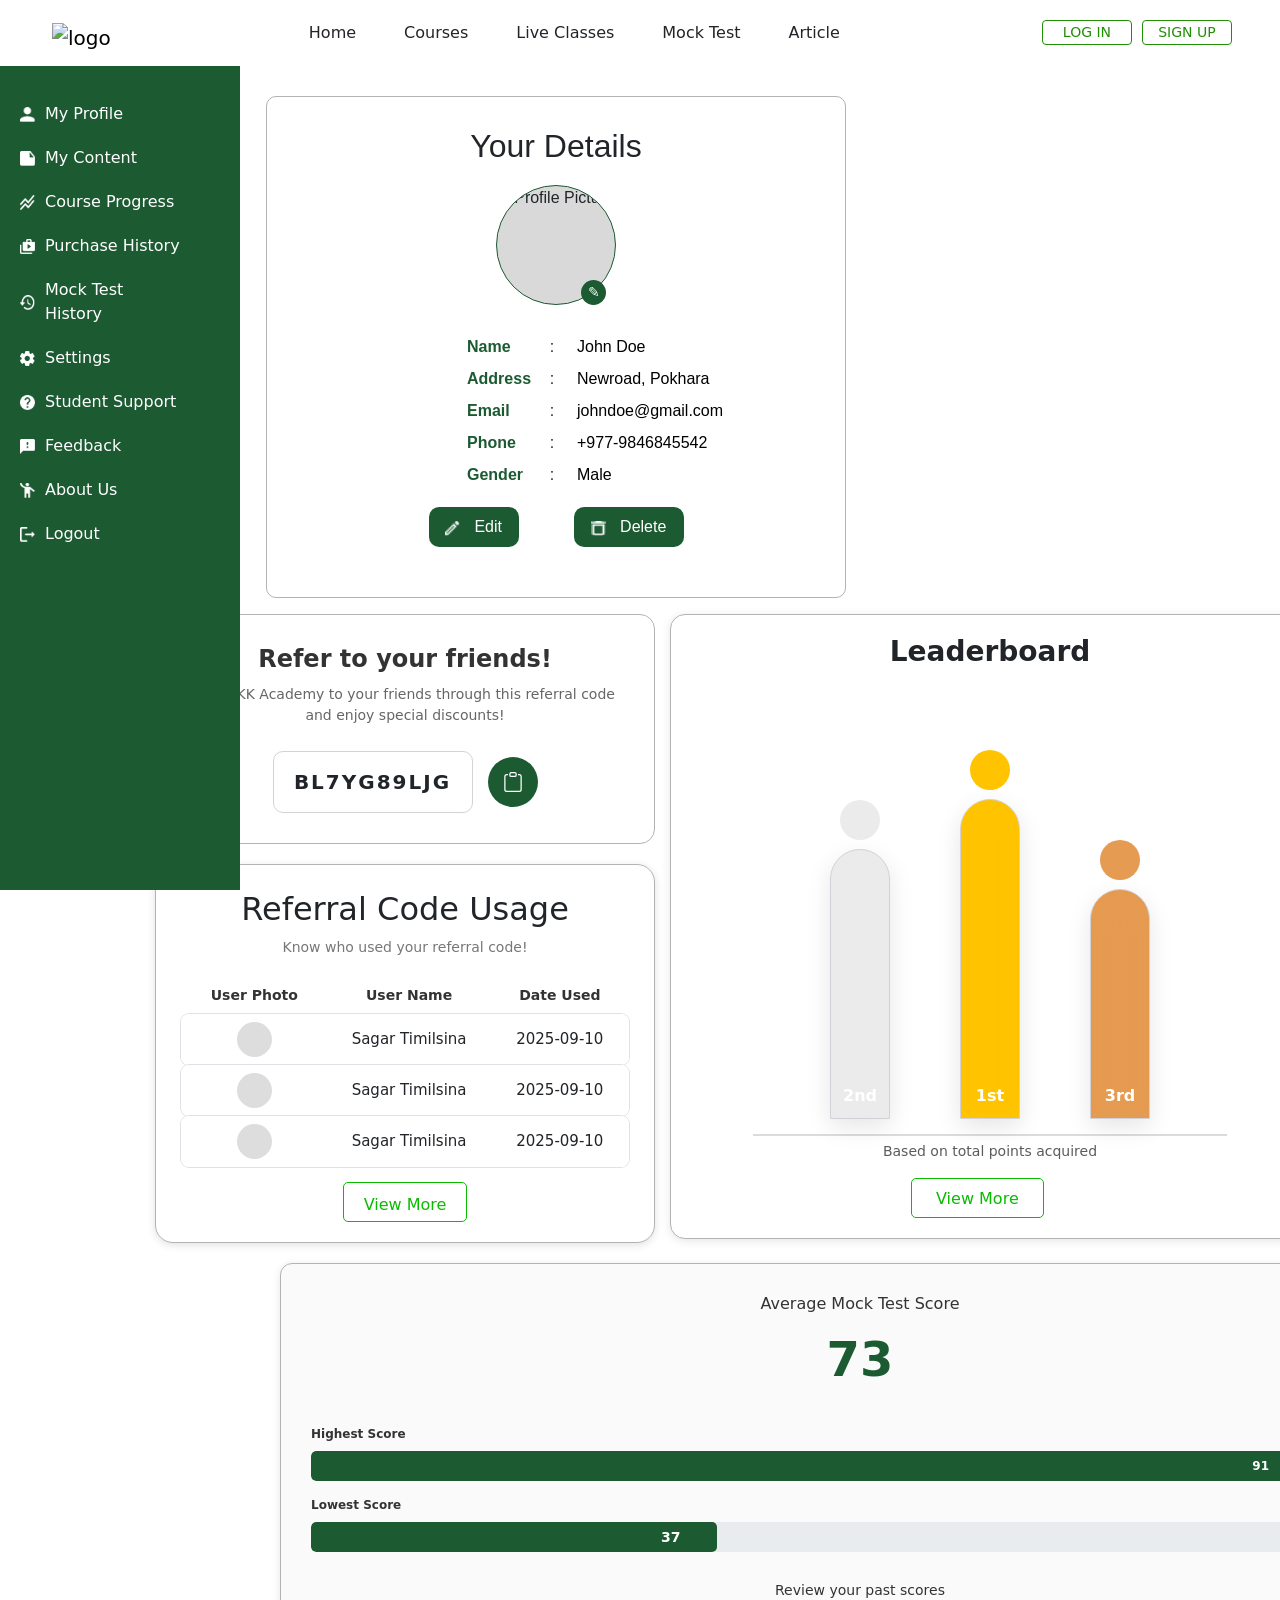
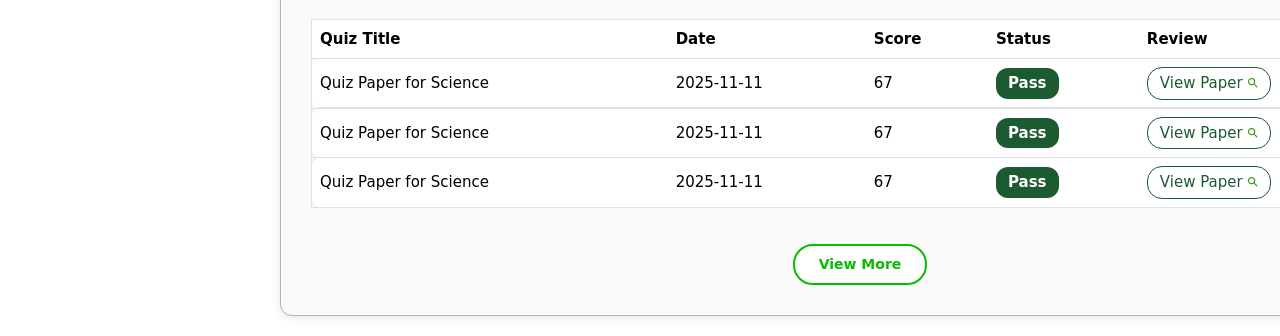
==== OneDrive/Desktop/KK Academy/profile.html @ 81ac3d69 "Dashboard code" ====
<!doctype html>
<html lang="en">
  <head>
    <!-- Required meta tags -->
    <meta charset="utf-8">
    <meta name="viewport" content="width=device-width, initial-scale=1">

    <!-- Bootstrap CSS -->
    <link href="https://cdn.jsdelivr.net/npm/bootstrap@5.0.2/dist/css/bootstrap.min.css" rel="stylesheet" integrity="sha384-EVSTQN3/azprG1Anm3QDgpJLIm9Nao0Yz1ztcQTwFspd3yD65VohhpuuCOmLASjC" crossorigin="anonymous">
    <link rel="stylesheet" href="CSS/style.css" />
     

    <title>KK Academy</title>
  </head>
  <body>
<header>
    <nav class="navbar navbar-expand-lg navbar-light bg-white px-3 sticky-top">
        <div class="container-fluid">
            <a class="navbar-brand ms-4 mt-2" href="#">
                <img src="images/logo.png" alt="logo" width="150px" height="30px">
            </a>

            <button class="navbar-toggler" type="button" data-bs-toggle="collapse" data-bs-target="#navbarNav">
                <span class="navbar-toggler-icon"></span>
            </button>

            <div class="collapse navbar-collapse justify-content-between" id="navbarNav">
                <ul class="navbar-nav mx-auto">
                    <li class="nav-item"><a class="nav-link active mx-3 text-dark" href="#home">Home</a></li>
                    <li class="nav-item"><a class="nav-link mx-3 text-dark" href="#">Courses</a></li>
                    <li class="nav-item"><a class="nav-link mx-3 text-dark" href="#">Live Classes</a></li>
                    <li class="nav-item"><a class="nav-link mx-3 text-dark" href="#">Mock Test</a></li>
                    <li class="nav-item"><a class="nav-link mx-3 text-dark" href="#">Article</a></li>
                </ul>

                <div class="nav-buttons">
                    <button class="btn btn-outline-success nav-btn btn-sm" type="submit">LOG IN</button>
                    <button class="btn btn-outline-success nav-btn btn-sm" type="submit">SIGN UP</button>
                </div>
            </div>
        </div>
    </nav>
</header>

<button class="hamburger-menu" id="hamburgerBtn">☰</button>


<div class="sidebar-overlay" id="sidebarOverlay"></div>

<section>
    <div class="sidebar sidebar-light " id="sidebar">
        <div class="side flex-column">
            <ul>
                <li class="side-item">
                    <a class="side-link" href="#my profile"> 
                        <img src="Images/profile.png" alt="profile" class="icon">
                        <span class="menu-text">My Profile</span>
                    </a>
                </li>
                <li class="side-item">
                    <a class="side-link" href="content.html">
                        <img src="Images/My content.png" alt="My content" class="icon">
                        <span class="menu-text">My Content</span>
                    </a>
                </li>
                <li class="side-item">
                    <a class="side-link" href="Course.html">
                        <img src="Images/course progress.png" alt="course progress" class="icon">
                        <span class="menu-text">Course Progress</span>
                    </a>
                </li>
                <li class="side-item">
                    <a class="side-link" href="Purchase.html">
                        <img src="Images/Purchase history.png" alt="purchase history" class="icon">
                        <span class="menu-text">Purchase History</span>
                    </a>
                </li>
                <li class="side-item">
                    <a class="side-link" href="">
                        <img src="Images/mock test history.png" alt="mock test history" class="icon">
                        <span class="menu-text">Mock Test History</span>
                    </a>
                </li>
                <li class="side-item">
                    <a class="side-link" href="">
                        <img src="Images/setting.png" alt="setting" class="icon">
                        <span class="menu-text">Settings</span>
                    </a>
                </li>
                <li class="side-item">
                    <a class="side-link" href="">
                        <img src="Images/student support.png" alt="student support" class="icon">
                        <span class="menu-text">Student Support</span>
                    </a>
                </li>
                <li class="side-item">
                    <a class="side-link" href="">
                        <img src="Images/feedback.png" alt="feedback" class="icon">
                        <span class="menu-text">Feedback</span>
                    </a>
                </li>
                <li class="side-item">
                    <a class="side-link" href="">
                        <img src="Images/aboutus.png" alt="about us" class="icon">
                        <span class="menu-text">About Us</span>
                    </a>
                </li>
                <li class="side-item">
                    <a class="side-link" href="">
                        <img src="Images/logout.png" alt="log out" class="icon">
                        <span class="menu-text">Logout</span>
                    </a>
                </li>
            </ul>
        </div>
    </div> 
</section>  
   
<div class="main-container d-flex">
    <section class="content flex-grow-1 p-3">
        <div class="profile-card">
            <h2>Your Details</h2>
  
            <div class="profile-pic">
                <img src="profile.jpg" alt="Profile Picture">
                <button class="edit-pic">&#9998;</button>
            </div>

            <div class="details">
                <div class="detail-row">
                    <span class="label">Name</span><span class="colon">:</span><span class="value">John Doe</span>
                </div>
                <div class="detail-row">
                    <span class="label">Address</span><span class="colon">:</span><span class="value">Newroad, Pokhara</span>
                </div>
                <div class="detail-row">
                    <span class="label">Email</span><span class="colon">:</span><span class="value">johndoe@gmail.com</span>
                </div>
                <div class="detail-row">
                    <span class="label">Phone</span><span class="colon">:</span><span class="value">+977-9846845542</span>
                </div>
                <div class="detail-row">
                    <span class="label">Gender</span><span class="colon">:</span><span class="value">Male</span>
                </div>
            </div>

            <div class="buttons text-align-center d-flex justify-content-center">
                <button class="edit-btn" data-bs-toggle="modal" data-bs-target="#editModal">
                    <img src="Images/edit.png" alt="edit" class="profile-icon"> Edit
                </button>
  
                <button class="delete-btn" data-bs-toggle="modal" data-bs-target="#deleteModal">
                    <img src="Images/delete.png" alt="edit" class="profile-icon"> Delete
                </button>
  
                <!-- Edit Modal -->
                <div class="modal fade" id="editModal" tabindex="-1">
                    <div class="modal-dialog modal-dialog-centered">
                        <div class="modal-content">
                           <button type="button" class="position-absolute top-0 end-0 m-3" data-bs-dismiss="modal" style="background: transparent; border:none; color: #DC3545; font-size: 30px; font-weight: light; cursor: pointer;">&times;</button>
                            <div class="modal-header d-block text-center border-0">
                                <h5 class="modal-title mb-3">Your Details</h5>
                                <div class="profile-pic1 mx-auto">
                                    <img src="profile.jpg" alt="Profile Picture">
                                    <button class="edit-pic1">✎</button>
                                </div>
                            </div>

                            <div class="modal-body">
                                <form id="editForm">
                                    <div class="d-flex align-items-center mb-3">
                    
                                        <label class="label-wrap me-2" style="width: 100px;">Name<span class="colon-edit">:</span></label>
                                        <input type="text" class="form-control" placeholder="John Doe">
                                    </div>
                                    <div class="d-flex align-items-center mb-3">
                                        <label class="label-wrap me-3" style="width: 100px;">Address<span class="colon-edit">:</span></label>
                                        <input type="text" class="form-control" placeholder="Newroad, Pokhara">
                                    </div>
                                    <div class="d-flex align-items-center mb-3">
                                        <label class="label-wrap me-3" style="width: 100px;">Email<span class="colon-edit">:</span></label>
                                        <input type="text" class="form-control" placeholder="johndoe@gmail.com">
                                    </div>
                                    <div class="d-flex align-items-center mb-3">
                                        <label class="label-wrap me-3" style="width: 100px;">Phone<span class="colon-edit">:</span></label>
                                        <input type="text" class="form-control" placeholder="+977-951451">
                                    </div>
                                    <div class="d-flex align-items-center mb-3">
                                        <label class="label-wrap me-3" style="width: 100px;">Gender<span class="colon-edit">:</span></label>
                                        <input type="text" class="form-control" placeholder="Male">
                                    </div>
                                    <div class="d-flex align-items-center mb-3">
                                        <label class="label-wrap me-3" style="width: 100px;">Disability<span class="colon-edit">:</span></label>
                                        <input type="text" class="form-control" placeholder="Yes">
                                    </div>
                                    <div class="d-flex align-items-center mb-0">
                                        <label class="label-wrap me-3" style="width: 100px;">Certificate<span class="colon-edit">:</span></label>
                                        <input type="text" class="form-control" placeholder="Select your certificate">
                                    </div>
                                </form>
                            </div>

                            <div class="modal-footer d-flex justify-content-center text-align-center border-0">
                                <button class="btn btn-primary px-5 mt-0">Save Changes</button>
                            </div>
                        </div>
                    </div>
                </div>
            </div>
        </div>
    </section>
</div>

<div class="grid-container">
    <!-- LEFT COLUMN -->
    <div class="left-column">
       
<div class="usage-card">
    <h3 class="refer-title">Refer to your friends!</h3>
    <p class="refer-subtitle">Refer KK Academy to your friends through this referral code and enjoy special discounts!</p>
    <div class="d-flex">
        <div class="code-display">BL7YG89LJG</div>
        <button class="copy-btn" onclick="copyCode()" title="Copy code">
            <svg xmlns="http://www.w3.org/2000/svg" fill="currentColor" viewBox="0 0 16 16">
                <path d="M4 1.5H3a2 2 0 0 0-2 2V14a2 2 0 0 0 2 2h10a2 2 0 0 0 2-2V3.5a2 2 0 0 0-2-2h-1v1h1a1 1 0 0 1 1 1V14a1 1 0 0 1-1 1H3a1 1 0 0 1-1-1V3.5a1 1 0 0 1 1-1h1v-1z"/>
                <path d="M9.5 1a.5.5 0 0 1 .5.5v1a.5.5 0 0 1-.5.5h-3a.5.5 0 0 1-.5-.5v-1a.5.5 0 0 1 .5-.5h3zm-3-1A1.5 1.5 0 0 0 5 1.5v1A1.5 1.5 0 0 0 6.5 4h3A1.5 1.5 0 0 0 11 2.5v-1A1.5 1.5 0 0 0 9.5 0h-3z"/>
            </svg>
        </button>
    </div>
</div>

        <!-- REFERRAL USAGE CARD -->
        <div class="card2">
            <h2>Referral Code Usage</h2>
            <p class="subtitle">Know who used your referral code!</p>

            <table class="usage-table">
                <thead>
                    <tr>
                        <th>User Photo</th>
                        <th>User Name</th>
                        <th>Date Used</th>
                    </tr>
                </thead>
                <tbody>
                    <tr>
                        <td class="border-none"><div class="user-photo"></div></td>
                        <td class="border-none">Sagar Timilsina</td>
                        <td class="border-none">2025-09-10</td>
                    </tr>
                    <tr>
                        <td class="border-none"><div class="user-photo"></div></td>
                        <td class="border-none">Sagar Timilsina</td>
                        <td class="border-none">2025-09-10</td>
                    </tr>
                    <tr>
                        <td class="border-none"><div class="user-photo"></div></td>
                        <td class="border-none">Sagar Timilsina</td>
                        <td class="border-none">2025-09-10</td>
                    </tr>
                </tbody>
            </table>

            <button class="view-more">View More</button>
        </div>
    </div>

    <!-- RIGHT COLUMN -->
    <div class="right-column">
        <div class="leaderboardCard">
            <h3 class="fw-bold mb-3">Leaderboard</h3>

            <div class="bar-container">
                <div>
                    <div class="bar bar-2nd text-white">2nd</div>
                    <div class="bar-label"></div>
                </div>
                <div>
                    <div class="bar bar-1st text-white">1st</div>
                    <div class="bar-label"></div>
                </div>
                <div>
                    <div class="bar bar-3rd text-white">3rd</div>
                    <div class="bar-label"></div>
                </div>
            </div>
            <div class="row justify-content-center">
                <div class="col-lg-10">
                    <hr style="border: 1px solid #6b7280; margin: 5px 0;"> 
                </div>
            </div>
        
            <p class="text-muted small mb-3">Based on total points acquired</p>
            <a href="#" class="btn-leader  px-4">View More</a>
        </div>
    </div>
</div>

<div class="dashboard-card">
    <div class="score-header">
        <h2>Average Mock Test Score</h2>
        <div class="average-score">73</div>
    </div>

    <div class="score-bar-container">
        <div class="score-label">Highest Score</div>
        <div class="progress">
            <div class="progress-bar highest" role="progressbar" style="width: 91%;">
            </div>
            <span class="score-value">91</span>
        </div>

        <div class="score-label">Lowest Score</div>
        <div class="progress">
            <div class="progress-bar lowest" role="progressbar" style="width: 37%;">
                <span class="score-value-lowest">37</span>
            </div>
        </div>
    </div>

    <div class="review-section">
        <h3>Review your past scores</h3>
        
        <div class="table-container">
            <table class="table table-hover">
                <thead class="fw-bold">
                    <tr>
                        <th>Quiz Title</th>
                        <th>Date</th>
                        <th>Score</th>
                        <th>Status</th>
                        <th>Review</th>
                    </tr>
                </thead>
                <tbody>
                    <tr class="border" style="border-radius: 10px">
                        <td>Quiz Paper for Science</td>
                        <td>2025-11-11</td>
                        <td>67</td>
                        <td><span class="status-badge">Pass</span></td>
                        <td>
                            <a href="#" class="review-btn">
                                View Paper <img src="Images/Vector (3).png" style="height: 10px;"> 
                            </a>
                        </td>
                    </tr>
                    <tr class="border">
                        <td>Quiz Paper for Science</td>
                        <td>2025-11-11</td>
                        <td>67</td>
                        <td><span class="status-badge">Pass</span></td>
                        <td>
                            <a href="#" class="review-btn">
                                View Paper <img src="Images/Vector (3).png" style="height: 10px;"> 
                            </a>
                        </td>
                    </tr>
                    <tr class="border">
                        <td>Quiz Paper for Science</td>
                        <td>2025-11-11</td>
                        <td>67</td>
                        <td><span class="status-badge">Pass</span></td>
                        <td>
                            <a href="#" class="review-btn">
                                View Paper <img src="Images/Vector (3).png" style="height: 10px;"> 
                            </a>
                        </td>
                    </tr>
                </tbody>
            </table>
        </div>

        <button class="view-more-btn">View More</button>
    </div>
</div>
    

     <script src="JS/script.js"></script>
    <script src="https://cdn.jsdelivr.net/npm/bootstrap@5.0.2/dist/js/bootstrap.bundle.min.js" integrity="sha384-MrcW6ZMFYlzcLA8Nl+NtUVF0sA7MsXsP1UyJoMp4YLEuNSfAP+JcXn/tWtIaxVXM" crossorigin="anonymous"></script>

   
  </body>
</html>
---- OneDrive/Desktop/KK Academy/CSS/style.css ----
body {
  margin: 0;
  padding-top: 0;
  background-color: #ffffff;
}

body, html, header, .main-container {
  overflow: visible !important; 
}

.navbar{
  position:fixed !important;
  width:100%;
  z-index: 1500;
  top: 0;
  left: 0;
}

.nav-buttons {
  display: flex;
  gap: 10px;         
  padding: 0 20px;
  border-radius: 15px; 
}

.nav-btn {
  display: flex;              
  justify-content: center;     
  align-items: center;        
  height: 25px; 
  width: 90px;               
  padding: 0 15px;             
  text-align: center; 
}

.hamburger-menu {
  display: none;
  background: #DC3545;
  border: none;
  color: white;
  font-size: 24px;
  width: 25px;
  height: 25px;
  border-radius: 8px;
  cursor: pointer;
  position: fixed;
  top: 75px;
  left: 15px;
  z-index: 1600;
  align-items: center;
  justify-content: center;
  box-shadow: 0 4px 12px rgba(0,0,0,0.15);
  transition: all 0.3s ease;
}

.hamburger-menu.active {
  left: 255px;
}

.sidebar-overlay {
  display: none;
  position: fixed;
  top: 0;
  left: 0;
  width: 100%;
  height: 100%;
  background: rgba(0,0,0,0.5);
  z-index: 1399;
}

.sidebar-overlay.active {
  display: block;
}

.sidebar{
  background-color: #1C5A32;
  height: calc(100vh - 70px);
  width: 240px;
  color: white;
  top: 60px;
  left: 0;
  padding-top: 2rem;
  position: fixed;
  margin-top: 0;
  margin-left:0;
  z-index: 1400;
  transition: transform 0.3s ease;
  overflow-y: auto;
  overflow-x: hidden;
}

.side{
  height: auto;
  width: 200px;
}

.side ul {
  list-style: none;       
  padding: 0;            
  margin: 0;
}

.side a{
  color: white;
  display: flex;
  padding: 10px 20px;
  text-decoration: none;
  align-items: center;
  border-radius: 5px;
  transition: all 0.3s ease;
}

.side a:hover{
  background-color: #DC3545;
  color:#ffffff;
}

.side .icon{
  width: 15px;
  height: 15px;
  margin-right: 10px;
}

.content {
  margin-left: 200px; 
  padding: 20px;
  padding-top: 100px;
}

.main-container {
  margin-left: 50px; 
  padding-top: 20px;  
  padding-right: 20px;
  padding-left: 0;
}

.profile-card {
  border: 1px solid #b3b3b3;
  border-radius: 10px;
  width: 580px;
  padding: 30px;
  text-align: center;
  font-family: Arial, sans-serif;
  margin: 40px 0 50px 0px;
  margin-top: 60px;
}

.profile-card h2 {
  margin-bottom: 20px;
}

.profile-pic {
  position: relative;
  width: 120px;   
  height: 120px;   
  margin: 0 auto 30px;
}

.profile-pic img {
  width: 100%;
  height: 100%;
  border-radius: 50%;  
  object-fit: cover;  
  display: block; 
  border: 1px solid #1C5A32;    
  background-color: #D9D9D9;
}

.edit-pic {
  position: absolute;
  bottom: 0;
  right: 0;
  background-color: #1C5A32;
  color: white;
  border: none;
  border-radius: 50%;
  width: 25px;
  height: 25px;
  cursor: pointer;
  font-size: 14px;
  transform: translateX(-10px);
}

.profile-icon{
  width: 15px;
  height: 15px;
  margin-right: 10px;
}

.details {
  display: flex;
  flex-direction: column;
  gap: 8px; 
  margin-left: 170px;
  margin-top: 20px;
}

.detail-row {
  display: grid;
  grid-template-columns: 80px 20px 1fr;
  align-items: center;
}

.label {
  font-weight: bold;
  color: #1C5A32;
  text-align: left;
}

.colon {
  text-align: center;
  margin-right: 10px;
}

.value {
  color: #000;
  text-align: left;
  margin-left: 10px;
}

.buttons button {
  background-color: #1C5A32;
  color: white;
  border: none;
  padding: 8px 15px;
  margin: 20px;
  border-radius: 10px;
  cursor: pointer;
}

.edit-btn{
  width: 90px;
  height: 40px;
  text-align: center;
  justify-content: center;
}

.delete-btn{
  width: 110px;
  height: 40px;
  text-align: center;
}

.modal-content {
  border-radius: 15px;
  padding: 20px 20px 10px 20px;
  width: 800px; 
  height: 700px;
  margin-top: 60px;
}

.modal-body {
  padding: 0; 
  margin: 0 auto;
  width: 100%;
}

.modal-title h2 {
  margin-bottom: 20px;
}

.profile-pic1 {
  position: relative;
  width: 120px;   
  height: 120px;   
  margin: 0 auto 10px;
}

.profile-pic1 img {
  width: 100%;
  height: 100%;
  border-radius: 50%;  
  object-fit: cover;  
  display: block; 
  border: 1px solid #1C5A32;    
  background-color: #D9D9D9;
}

.edit-pic1 {
  position: absolute;
  bottom: -20px;
  right: -30px;
  background-color: #1C5A32;
  color: white;
  border: none;
  border-radius: 50% !important;
  width: 30px;
  height: 30px;
  cursor: pointer;
  font-size: 14px;
  display: flex;
  align-items: center;
  justify-content: center;
  padding: 0;
  line-height: 1;
  overflow: hidden;
  transform: translateX(-20px); 
}

.label-wrap {
  width: 100px;
  display: flex;
  justify-content: space-between; 
  align-items: center;
}
.colon-edit {
  width: 20px;
  text-align: center;
}

input {
  flex: 1;            
  padding: 5px 10px;
  font-size: 14px;
  margin-bottom: 0px;
  width: 90px;
  margin-right: 20px;
}

.modal-body {
  padding-bottom: 0.5rem; 
  margin-left: 10px;
}

.modal-body .d-flex.mb-3:last-child {
  margin-bottom: 0;
}

.btn-primary {
  background-color: #1C5A32;
  border: none;
  padding: 8px 10px; 
}

.modal-footer {
  border: 0;
  justify-content: center;
  margin-top: 10px; 
}

.grid-container {
  display: grid;
  grid-template-columns: 1fr 1fr;
  gap: 25px;
  width: 100%;
  max-width: 1100px;
  margin: 0 auto;
  align-items: start;
}

.left-column {
  display: flex;
  flex-direction: column;
  gap: 20px;
}

.right-column {
  display: flex;
  flex-direction: column;
  gap: 20px;
  align-items: stretch;
}

.card2 {
  background: #fff;
  padding: 25px;
  border-radius: 18px;
  box-shadow: 0 2px 8px rgba(0,0,0,0.12);
  text-align: center;
  border: 1px solid #b3b3b3;
  margin-left: 65px;
  margin-top: -60px;
  margin-bottom: 20px;
  padding-bottom: 10px;
}

.subtitle {
  margin: 0 0 15px;
  color: #777;
  font-size: 14px;
}

.usage-card {
  border: 1px solid #b3b3b3;
  border-radius: 15px;
  background: white;
  padding: 30px;
  margin-top: -50px;
  margin-left: 65px;
  width: 500px;
  margin-bottom: 60px;
}

.refer-title {
  text-align: center;
  font-size: 1.5rem;
  font-weight: 600;
  color: #333;
  margin-bottom: 10px;
}

.refer-subtitle {
  text-align: center;
  font-size: 0.875rem;
  color: #666;
  margin-bottom: 25px;
  line-height: 1.5;
}

.d-flex {
  display: flex;
  justify-content: center;
  align-items: center;
  gap: 15px; 
}

.code-display {
  border: 1px solid #d3d3d3;
  border-radius: 10px;
  padding: 15px;
  font-size: 1.25rem;
  font-weight: 600;
  letter-spacing: 2px;
  display: inline-block;
  min-width: 200px;
  text-align: center;
}

.copy-btn {
  width: 50px;
  height: 50px;
  border-radius: 50%;
  background-color: #1C5A32;
  border: none;
  color: white;
  cursor: pointer;
  transition: background-color 0.3s;
  display: flex;
  align-items: center;
  justify-content: center;
}

.copy-btn:hover {
  background-color: #145043;
}

.copy-btn svg {
  width: 20px;
  height: 20px;
}

.usage-table {
  width: 100%;
  border-collapse: collapse;
  margin-top: 10px;
  border: none;
}

.usage-table th {
  font-size: 14px;
  padding-bottom: 8px;
}

.usage-table td {
  padding: 8px 0;
  font-size: 15px;
}

.usage-table th,
.usage-table td {
  border: none;          
}

.user-photo {
  width: 35px;
  height: 35px;
  background: #ddd;
  border-radius: 50%;
  margin: 0 auto;
}

.view-more {
  background: white;
  border: 1px solid #09BC00;
  color: #09BC00;
  padding: 10px 20px;
  border-radius: 5px;
  margin-bottom: 10px;
  cursor: pointer;
  height: 40px;
  margin-top: 15px;
}

.view-more:hover {
  background: #1C5A32;
  color: white;
}

.leaderboardCard{
  border-radius: 15px;
  border:1px solid #b3b3b3;
  box-shadow: 0 2px 10px rgba(0,0,0,0.1);
  padding:20px;
  background: #ffff;
  text-align:center;
  max-width: 100%;
  width: 650px;
  height: 700px;
  margin: 0 auto;
  flex:3;
 margin: -50px auto 20px -10px; 
}

.bar-container {
  display: flex;
  justify-content: center;
  align-items: flex-end;
  gap: 70px;
  height: auto;
  margin-top: 130px;
}

.bar::before {
  content: '';
  position: absolute;
  top: -50px;
  left: 50%;
  transform: translateX(-50%);
  width: 40px;
  height: 40px;
  border-radius: 50%;
  background: inherit;
}

.bar{
  width: 43px;
  height: auto;
  min-height: 50px;
  width: 50px;
  border: 1px solid #d0d2d7;
  border-radius: 30px 30px 0 0;
  position: relative;
  display:flex;
  align-items: flex-end;
  justify-content: center;
  font-weight: bold;
  padding-bottom: 10px;
  backdrop-filter: blur(12px);
  -webkit-backdrop-filter: blur(12px);
}

.bar-1st { 
  height: 320px;
  width: 60px; 
  background: #FFC300; 
  box-shadow: 0 8px 25px rgba(0,0,0,0.1), inset 0 0 25px #FFC300;
}  

.bar-2nd { 
  height: 270px; 
  width: 60px; 
  background: #EBEBEB; 
  box-shadow: 0 8px 25px rgba(0,0,0,0.1), inset 0 0 25px #EBEBEB;
}  

.bar-3rd { 
  height: 230px; 
  width: 60px; 
  background: #E59B51;
  box-shadow: 0 8px 25px rgba(0,0,0,0.1), inset 0 0 25px #E59B51; 
}  

.bar-label {
  margin-top: 10px;
  font-weight: 600;
  color: #555;
}

.btn-leader{
  border-radius: 5px;
  border: 1px solid#09BC00;
  color: #09BC00;
  height: 40px;
  text-decoration: none;
  width: fit-content; 
  display: block;
  padding: 8px 24px;
  justify-content: center;
  text-align: center;
  margin-left: 220px;
}

.btn-leader:hover{
  background-color: #1C5A32;
  color:white
}
.dashboard-card {
  background: #fafafa;
  border: 1px solid #B3B3B3;
  border-radius: 12px;
  box-shadow: 0 2px 8px rgba(0,0,0,0.1);
  padding: 30px;
  width: 1160px; 
  margin: -45px auto;
  margin-left: 280px;
  margin-bottom: 20px;
  margin-top: 0px;
}

.score-header {
  text-align: center;
  margin-bottom: 30px;
}

.score-header h2 {
  font-size: 16px;
  color: #333;
  margin-bottom: 10px;
}

.average-score {
  font-size: 48px;
  font-weight: bold;
  color: #1C5A32;
}

.score-bar-container {
  margin: 25px 0;
}

.score-label {
  font-size: 12px;
  font-weight: 600;
  margin-bottom: 8px;
  color: #333;
}

.progress {
  height: 30px;
  background-color: #e9ecef;
  border-radius: 5px;
  margin-bottom: 15px;
  position: relative;
}

.progress-bar {
  border-radius: 5px;
  display: flex;
  align-items: center;
  padding: 0 10px;
  font-weight: 600;
  font-size: 14px;
}

.progress-bar.highest {
  background:#1C5A32;
}

.progress-bar.lowest {
  background-color: #1C5A32;
}

.score-value {
  position: absolute;
  right: 140px;
  top: 50%;
  transform: translateY(-50%);
  font-weight: 600;
  color: white;
}

.score-value-lowest {
  position: absolute;
  left: 350px;
  top: 50%;
  transform: translateY(-50%);
  font-weight: 600;
  color: white;
}

.review-section h3 {
  font-size: 14px;
  color: #333;
  margin: 30px 0 20px 0;
  text-align: center;
}

.table-container {
  overflow-x: auto;
}

table {
  font-size: 13px;
  border:1px solid #d3d3d3;
  border-spacing: 0 10px;
}

table thead th {
  border: none;
  padding: 12px 8px;
  font-weight: 600;
  color: #333;
  font-size: 15px;
}

table tbody tr {
  background-color: white;
  border-radius: 8px;
  box-shadow: 0 0 0 1px #dee2e6;
}

table tbody td {
  padding: 15px 12px;
  vertical-align: middle;
  background-color: white;
  font-size: 15px;
}

table tbody td:first-child {
  border-top-left-radius: 8px;
  border-bottom-left-radius: 8px;
}

table tbody td:last-child {
  border-top-right-radius: 8px;
  border-bottom-right-radius: 8px;
}

.status-badge {
  background-color: #1C5A32;
  color: #ffffff;
  padding: 4px 12px;
  border-radius: 12px;
  font-size: 15px;
  font-weight: 600;
  display: inline-block;
}

.review-btn {
  background-color: white;
  color: #1C5A32;
  border: 1px solid #1C5A32;
  padding: 4px 12px;
  border-radius: 15px;
  font-size: 15px;
  text-decoration: none;
  display: inline-flex;
  align-items: center;
  gap: 5px;
}

.review-btn:hover {
  background-color: #1C5A32;
  color: white;
}

.view-more-btn {
  background-color: white;
  color: #09BC00;
  border: 2px solid #09BC00;
  padding: 8px 24px;
  border-radius: 20px;
  font-size: 14px;
  font-weight: 600;
  display: block;
  margin: 20px auto 0;
  width: fit-content;
}

.view-more-btn:hover {
  background-color: #28a745;
  color: white;
}

.mock-card {
  background: #fff;
  border-radius: 12px;
  border: 2px solid #B3B3B3;
  width: 760px;
  margin-top: 110px;
  margin-left: 300px;
}

.greet-card {
  background: #fff;
  border: 1px solid #d0d2d7;
  border-radius: 12px;
  width: 400px;
  margin-top: 110px;
  margin-left: 320px;
}

.profile-circle {
  width: 45px;
  height: 45px;
  border-radius: 50%;
  background: #f3f4f6;
  border: 1px solid #94a3b8;
}

.row {
  padding-left: 12px;
  padding-right: 12px;
}

.btn{
  border: 1px solid #218F05;
  color:#218F05;
}

.btn:hover{
  background-color: #1C5A32;
}

.btn-view{
  background-color: #1C5A32;
  color: #ffff;
  border: 1px solid #1C5A32;
}

@media (max-width: 991px) {
  .hamburger-menu {
    display: flex !important;
  }

  .sidebar {
    left:0;
    transform: translateX(-100%);
  }

  .sidebar.active {
    transform: translateX(0);
  }

  .sidebar-overlay.active {
    display: block;
  }

    #hamburgerBtn {
    display: flex;
  }

  #hamburgerBtn.hide {
    display: none !important;
  }

  
  .content {
    margin-left: 70px !important;
    padding: 90px 20px 20px 20px;
  }

  .main-container {
    margin-left: 0 !important;
    padding: 20px;
  }

  .profile-card {
    width: 100%;
    max-width: 580px;
    margin: 20px auto 40px;
  }

  .grid-container {
    margin-left: 20px;
    margin-right: 10px;
    padding: 0 20px;
    max-width: 97%;
  }

  .usage-card,
  .card2 {
    margin-left: 20px;
    margin-right: 10px;
    width: 97%;
    max-width: 100%;
  }
  
  .usage-card {
    margin-top: 0;
    margin-bottom: 20px;
  }
  
  .card2 {
    margin-top: 0;
  }

  .leaderboardCard {
    margin-left: 20px;
    margin-right: 10px;
    margin-top: 0;
    width: 97%;
    max-width: 100%;
  }

  .dashboard-card {
    width: 90% !important;
    margin: 20px;
    margin-left: 50px !important;
    margin-right: 20px;
  }
}

@media (max-width: 991px) and (min-width: 768px) {
  .grid-container {
    grid-template-columns: 1fr;
    padding: 0 20px;
    gap: 20px;
  }
  
  .left-column,
  .right-column {
    width: 100%;
  }
  
  .details {
    margin-left: auto;
    margin-right: auto;
    max-width: 350px;
  }

  .score-value {
    right: 10px;
  }

  .score-value-lowest {
   
    right: 10px;
  }
}

@media (max-width: 767px) {
  .navbar-brand img {
    width: 120px !important;
    height: 24px !important;
  }

  .nav-buttons {
    padding: 0 10px;
    gap: 5px;
  }

  .nav-btn {
    width: 70px;
    font-size: 12px;
    padding: 0 10px;
    height: 23px;
  }

  .hamburger-menu {
    font-size: 20px;
    width: 30px;
    height: 30px;
    top: 68px;
    left: 12px;
  }

  .hamburger-menu.active {
    left: 252px;
  }

   #hamburgerBtn {
    display: flex;
  }

  #hamburgerBtn.hide {
    display: none !important;
  }

  
  .content {
    margin-left: 65px !important;
    padding: 85px 15px 20px 15px;
  }

  .main-container {
    padding: 15px;
  }

  .profile-card {
    padding: 25px 20px;
    margin: 30px auto 0;
  }

  .profile-pic {
    width: 100px;
    height: 100px;
    margin-bottom: 25px;
  }

   .details {
    margin-left: auto;
    margin-right: auto;
    max-width: 300px; 
  }

  .detail-row {
    display: grid;
    grid-template-columns: 80px 10px 1fr; 
    align-items: center;
    gap: 5px;
    width: 100%;
  }

  .label {
    text-align: left;
  }

  .colon {
    display: flex;
    align-items: center;
    justify-content: center;
  }

  .value {
    text-align: left;
  }
  .buttons button {
    margin: 15px 10px;
    font-size: 14px;
  }

  .modal-content {
    width: 95%;
    max-width: 500px;
    height: auto;
    padding: 20px;
    margin-top: 30px;
  }

  .modal-body label {
    width: 80px;
    font-size: 13px;
  }

  .grid-container {
    padding: 0 15px;
    gap: 20px;
    grid-template-columns: 1fr;
  }

  .usage-card {
    padding: 25px 20px;
    margin-bottom: 20px;
  }

  .code-display {
    font-size: 1rem;
    min-width: 160px;
    padding: 12px;
  }

  .copy-btn {
    width: 45px;
    height: 45px;
  }

  .card2 {
    padding: 20px;
  }

  .usage-table th,
  .usage-table td {
    font-size: 13px;
    padding: 6px 4px;
  }

  .leaderboardCard {
    padding: 20px 15px;
    height: auto;
    min-height: auto;
  }

  .bar-container {
    gap: 50px;
    margin-top: 100px;
  }

  .bar-1st { height: 180px; width: 55px; }
  .bar-2nd { height: 145px; width: 55px; }
  .bar-3rd { height: 100px; width: 55px; }

  .dashboard-card {
    padding: 25px 20px;
    margin: 20px 15px;
    width: calc(100% - 30px);
  }

  .average-score {
    font-size: 42px;
  }
  
  .score-value {
    right: 10px;
    left: calc(91% - 35px);
  }

  .score-value-lowest {
    right: 10px;
    left: calc(37% - 290px);
  }

  table {
    font-size: 12px;
  }

  table thead th {
    font-size: 13px;
    padding: 10px 6px;
  }

  table tbody td {
    padding: 12px 8px;
    font-size: 13px;
  }

  .status-badge {
    padding: 3px 10px;
    font-size: 12px;
  }

  .review-btn {
    padding: 3px 10px;
    font-size: 12px;
  }
}

@media (max-width: 480px) {
  .navbar-brand img {
    width: 120px;
    height: 24px;
  }
  
  .nav-buttons {
    padding: 0 5px;
  }
  
  .nav-btn {
    width: 65px;
    font-size: 11px;
    padding: 0 8px;
  }

    #hamburgerBtn {
    display: flex;
  }
  #hamburgerBtn.hide {
    display: none !important;
  }

  .profile-card {
    padding: 20px 15px;
  }

  .profile-pic {
    width: 90px;
    height: 90px;
  }

  .detail-row {
    display: flex;
    flex-direction: column; 
    align-items: center;   
    gap: 3px;
  }

  .colon {
    display: none; 
  }

  .label, .value {
    text-align: center;
    margin: 0;
  }

  .buttons button {
    margin: 10px 5px;
    padding: 6px 12px;
  }

  .edit-btn,
  .delete-btn {
    width: auto;
    height: auto;
  }

  .code-display {
    font-size: 0.9rem;
    min-width: 140px;
    padding: 10px;
    letter-spacing: 1px;
  }

  .copy-btn {
    width: 40px;
    height: 40px;
  }

  .bar-container {
    gap: 30px;
    margin-top: 80px;
  }

  .bar-1st { height: 150px; width: 45px; }
  .bar-2nd { height: 120px; width: 45px; }
  .bar-3rd { height: 85px; width: 45px; }

  .bar::before {
    width: 35px;
    height: 35px;
    top: -45px;
  }

  .dashboard-card {
    padding: 20px 15px;
    margin: 15px 10px;
    width: calc(100% - 20px);
  }

  .average-score {
    font-size: 36px;
  }

  .score-header h2 {
    font-size: 14px;
  }
  
  .score-value {
    right: auto;
    left: calc(91% - 30px);
    font-size: 12px;

  }

  .score-value-lowest {
    right: auto;
    left: calc(37% - 320px) ;
    font-size: 12px;
  }

  table {
    font-size: 11px;
  }

  table thead th {
    font-size: 11px;
    padding: 8px 4px;
  }

  table tbody td {
    padding: 10px 6px;
    font-size: 11px;
  }

  .status-badge {
    padding: 2px 8px;
    font-size: 10px;
  }

  .review-btn {
    padding: 2px 8px;
    font-size: 10px;
  }

  .view-more,
  .view-more-btn {
    font-size: 13px;
    padding: 8px 16px;
  }
}
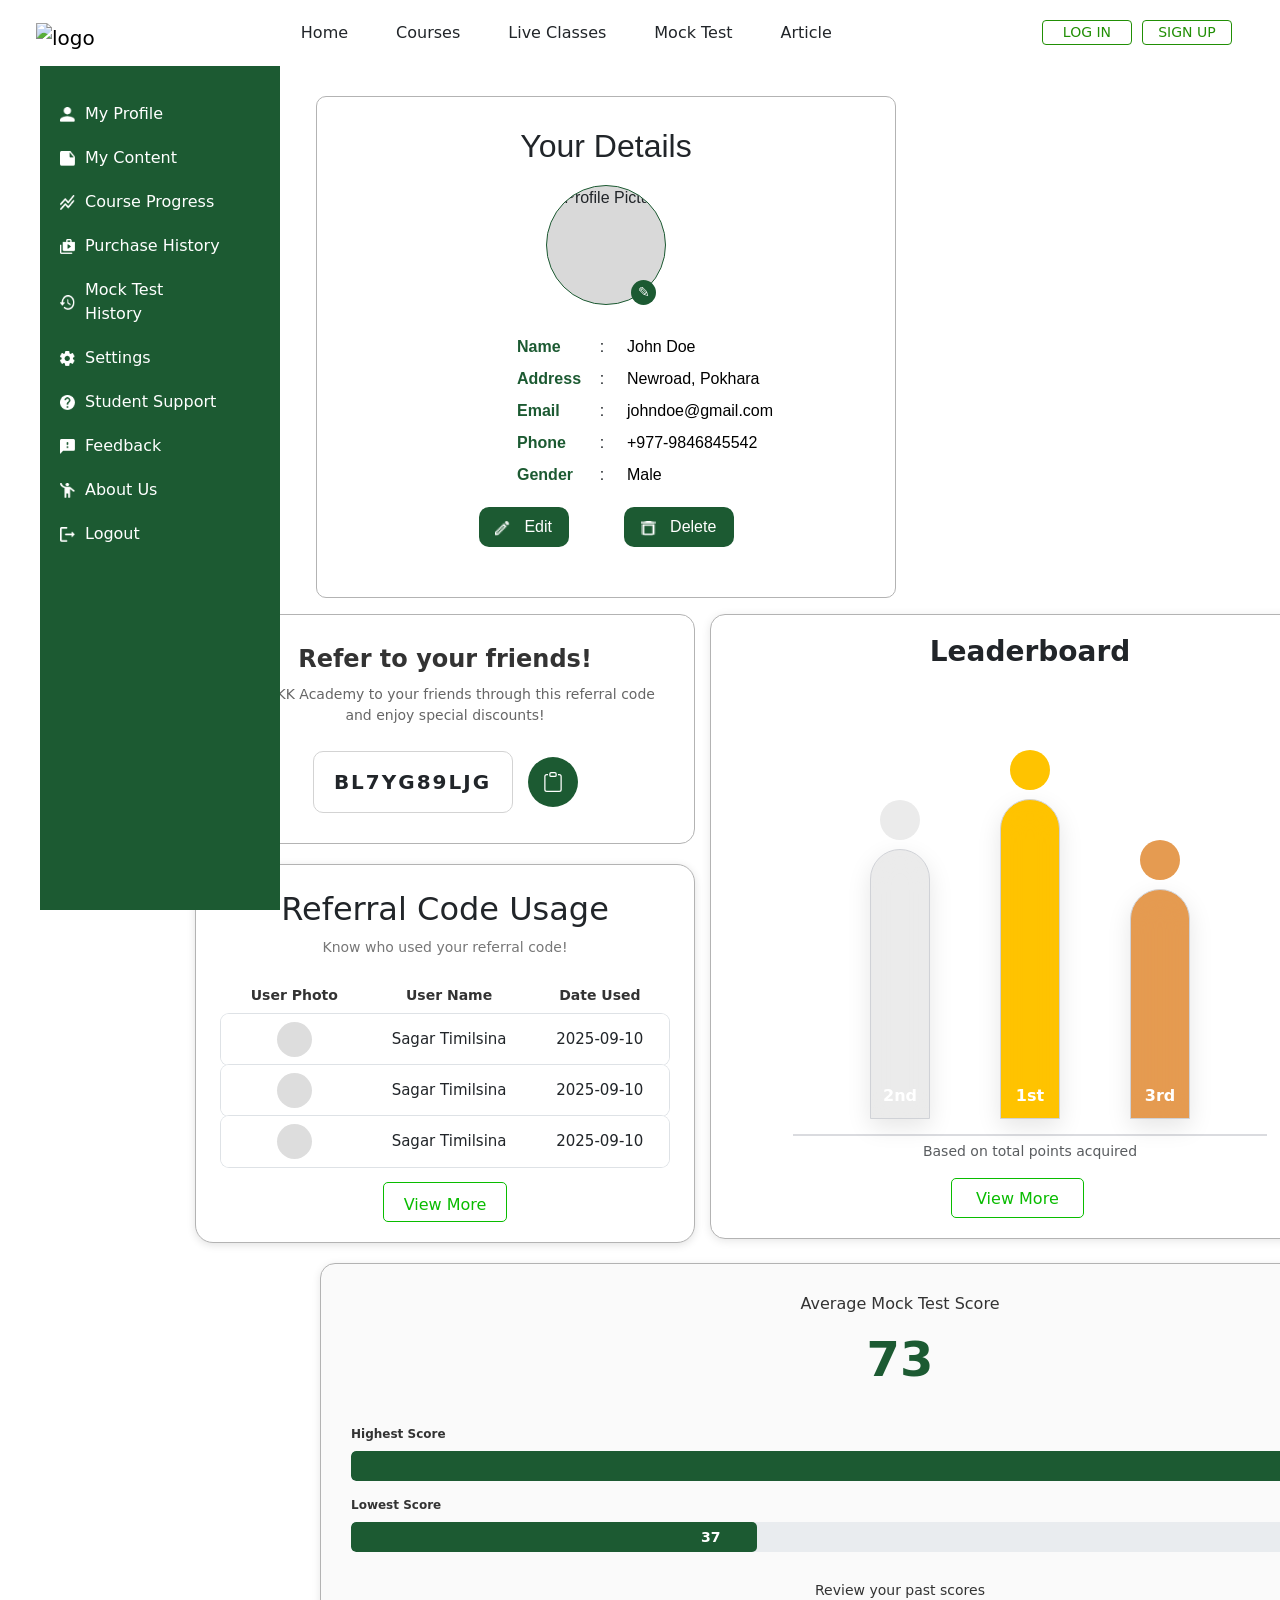
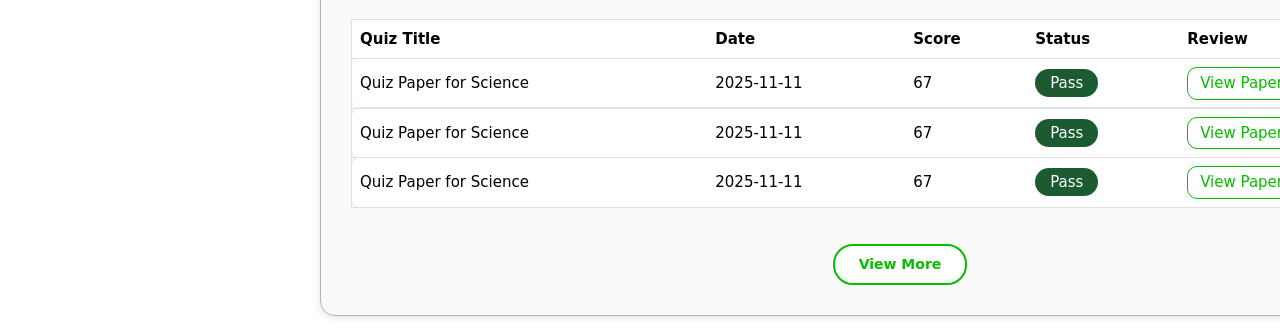
==== commit adb7b339: "DashBoard" ====
--- a/OneDrive/Desktop/KK Academy/profile.html
+++ b/OneDrive/Desktop/KK Academy/profile.html
@@ -16,7 +16,7 @@
 <header>
     <nav class="navbar navbar-expand-lg navbar-light bg-white px-3 sticky-top">
         <div class="container-fluid">
-            <a class="navbar-brand ms-4 mt-2" href="#">
+            <a class="navbar-brand ms-2 mt-2" href="#">
                 <img src="images/logo.png" alt="logo" width="150px" height="30px">
             </a>
 
@@ -153,7 +153,6 @@
                     <img src="Images/delete.png" alt="edit" class="profile-icon"> Delete
                 </button>
   
-                <!-- Edit Modal -->
                 <div class="modal fade" id="editModal" tabindex="-1">
                     <div class="modal-dialog modal-dialog-centered">
                         <div class="modal-content">
@@ -229,7 +228,6 @@
     </div>
 </div>
 
-        <!-- REFERRAL USAGE CARD -->
         <div class="card2">
             <h2>Referral Code Usage</h2>
             <p class="subtitle">Know who used your referral code!</p>
@@ -265,7 +263,6 @@
         </div>
     </div>
 
-    <!-- RIGHT COLUMN -->
     <div class="right-column">
         <div class="leaderboardCard">
             <h3 class="fw-bold mb-3">Leaderboard</h3>
@@ -374,10 +371,8 @@
     </div>
 </div>
     
-
      <script src="JS/script.js"></script>
     <script src="https://cdn.jsdelivr.net/npm/bootstrap@5.0.2/dist/js/bootstrap.bundle.min.js" integrity="sha384-MrcW6ZMFYlzcLA8Nl+NtUVF0sA7MsXsP1UyJoMp4YLEuNSfAP+JcXn/tWtIaxVXM" crossorigin="anonymous"></script>
 
-   
   </body>
 </html>
--- a/OneDrive/Desktop/KK Academy/CSS/style.css
+++ b/OneDrive/Desktop/KK Academy/CSS/style.css
@@ -74,11 +74,11 @@
 
 .sidebar{
   background-color: #1C5A32;
-  height: calc(100vh - 70px);
+  height: calc(100vh - 50px);
   width: 240px;
   color: white;
   top: 60px;
-  left: 0;
+  left: 40px;
   padding-top: 2rem;
   position: fixed;
   margin-top: 0;
@@ -128,7 +128,7 @@
 }
 
 .main-container {
-  margin-left: 50px; 
+  margin-left: 100px; 
   padding-top: 20px;  
   padding-right: 20px;
   padding-left: 0;
@@ -141,7 +141,7 @@
   padding: 30px;
   text-align: center;
   font-family: Arial, sans-serif;
-  margin: 40px 0 50px 0px;
+  margin: 30px 0 50px 0px;
   margin-top: 60px;
 }
 
@@ -368,7 +368,7 @@
   box-shadow: 0 2px 8px rgba(0,0,0,0.12);
   text-align: center;
   border: 1px solid #b3b3b3;
-  margin-left: 65px;
+  margin-left: 105px;
   margin-top: -60px;
   margin-bottom: 20px;
   padding-bottom: 10px;
@@ -386,7 +386,7 @@
   background: white;
   padding: 30px;
   margin-top: -50px;
-  margin-left: 65px;
+  margin-left: 105px;
   width: 500px;
   margin-bottom: 60px;
 }
@@ -597,12 +597,12 @@
 .dashboard-card {
   background: #fafafa;
   border: 1px solid #B3B3B3;
-  border-radius: 12px;
+  border-radius: 15px;
   box-shadow: 0 2px 8px rgba(0,0,0,0.1);
   padding: 30px;
   width: 1160px; 
   margin: -45px auto;
-  margin-left: 280px;
+  margin-left: 320px;
   margin-bottom: 20px;
   margin-top: 0px;
 }
@@ -727,21 +727,19 @@
 }
 
 .status-badge {
-  background-color: #1C5A32;
-  color: #ffffff;
-  padding: 4px 12px;
-  border-radius: 12px;
-  font-size: 15px;
-  font-weight: 600;
-  display: inline-block;
+ background-color: #1C5A32;
+    color: white;
+    padding: 5px 15px;
+    border-radius: 15px;
+    width: 20px;
 }
 
 .review-btn {
   background-color: white;
-  color: #1C5A32;
-  border: 1px solid #1C5A32;
+  color: #09BC00;
+  border: 1px solid #09BC00;
   padding: 4px 12px;
-  border-radius: 15px;
+  border-radius: 10px;
   font-size: 15px;
   text-decoration: none;
   display: inline-flex;
@@ -750,7 +748,7 @@
 }
 
 .review-btn:hover {
-  background-color: #1C5A32;
+  background-color: #09BC00;
   color: white;
 }
 
@@ -768,7 +766,7 @@
 }
 
 .view-more-btn:hover {
-  background-color: #28a745;
+  background-color: #09BC00;
   color: white;
 }
 
@@ -844,7 +842,6 @@
     display: none !important;
   }
 
-  
   .content {
     margin-left: 70px !important;
     padding: 90px 20px 20px 20px;
@@ -966,7 +963,6 @@
   #hamburgerBtn.hide {
     display: none !important;
   }
-
   
   .content {
     margin-left: 65px !important;
@@ -1229,7 +1225,6 @@
     right: auto;
     left: calc(91% - 30px);
     font-size: 12px;
-
   }
 
   .score-value-lowest {
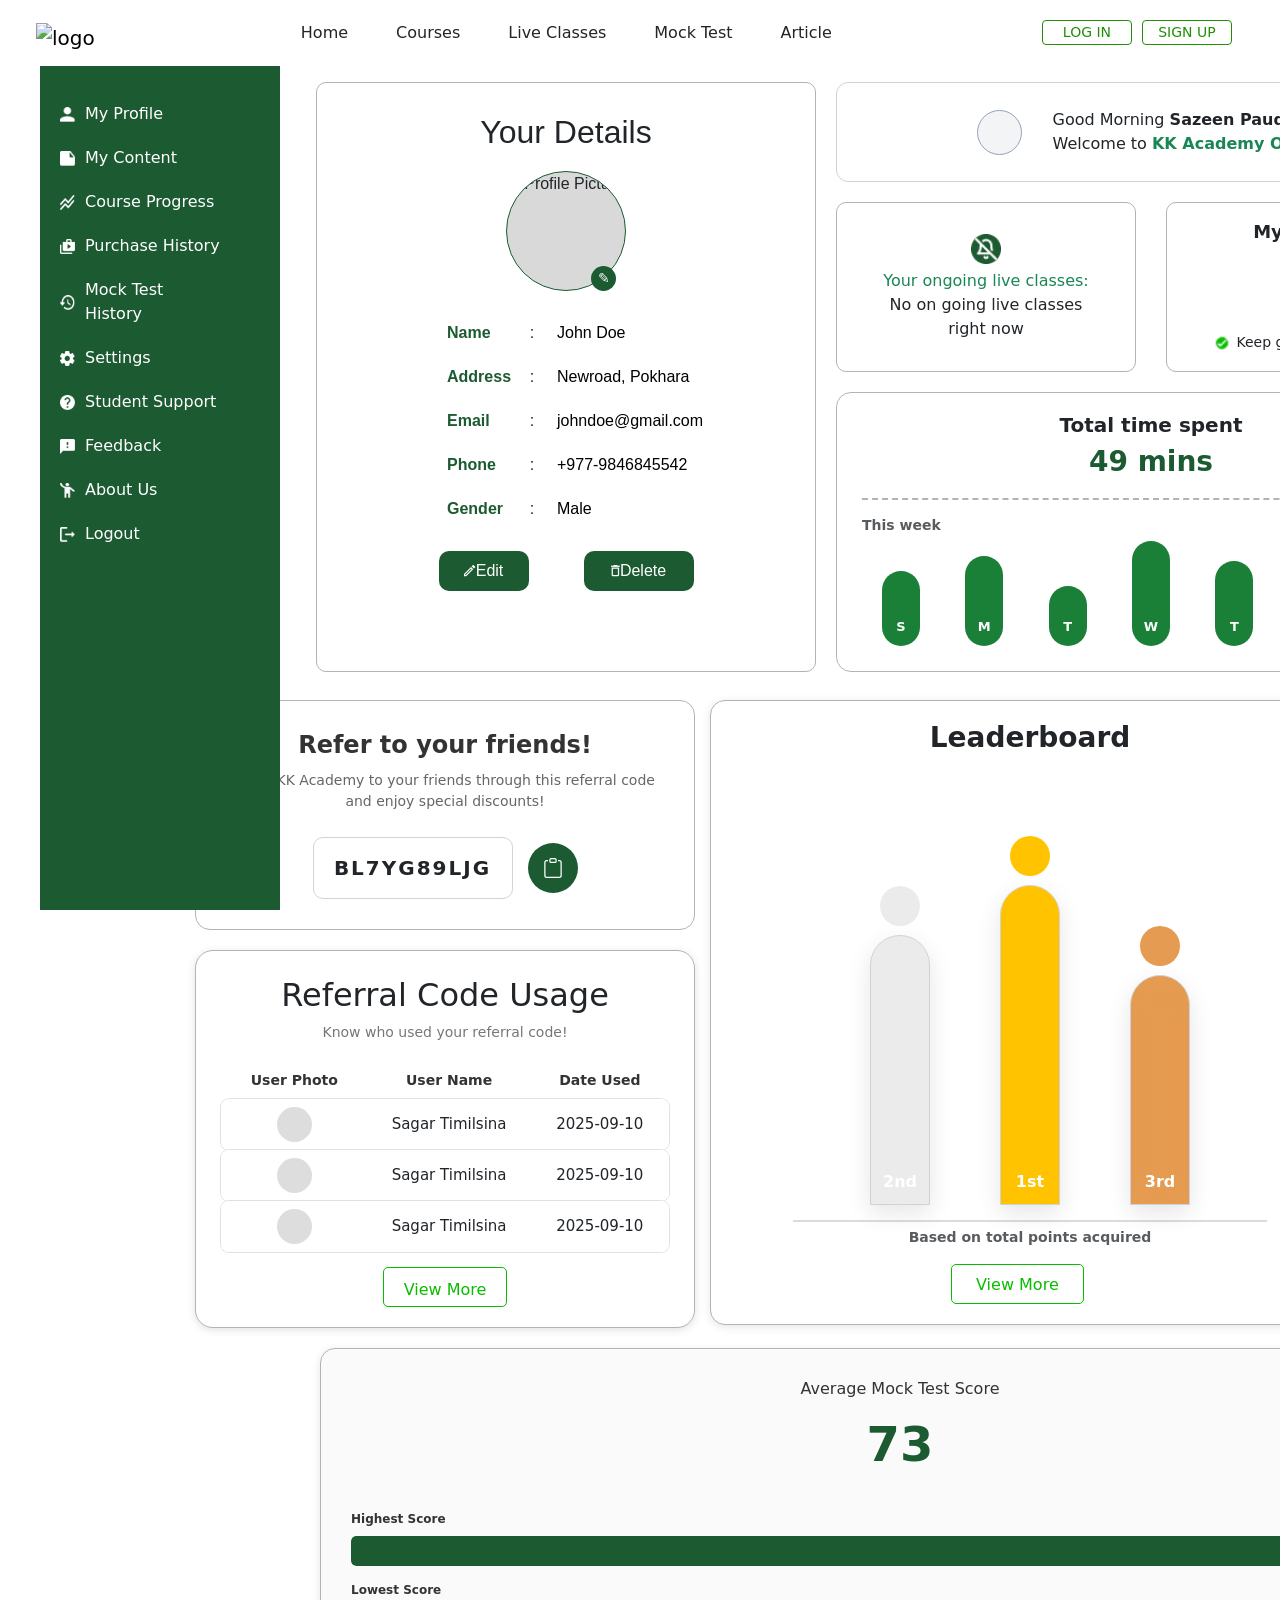
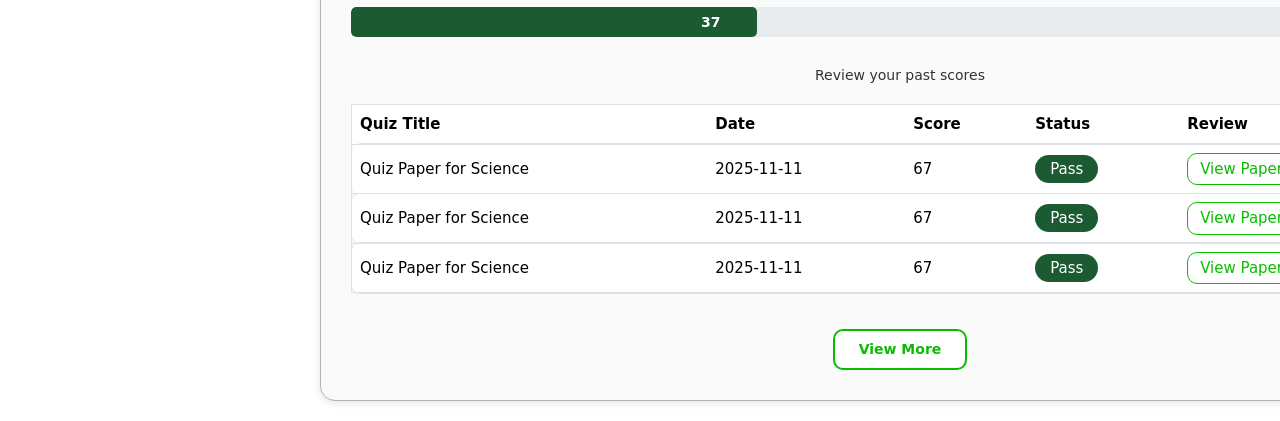
==== commit e2f550e3: "update" ====
--- a/OneDrive/Desktop/KK Academy/profile.html
+++ b/OneDrive/Desktop/KK Academy/profile.html
@@ -1,15 +1,12 @@
 <!doctype html>
 <html lang="en">
   <head>
-    <!-- Required meta tags -->
     <meta charset="utf-8">
     <meta name="viewport" content="width=device-width, initial-scale=1">
 
-    <!-- Bootstrap CSS -->
     <link href="https://cdn.jsdelivr.net/npm/bootstrap@5.0.2/dist/css/bootstrap.min.css" rel="stylesheet" integrity="sha384-EVSTQN3/azprG1Anm3QDgpJLIm9Nao0Yz1ztcQTwFspd3yD65VohhpuuCOmLASjC" crossorigin="anonymous">
     <link rel="stylesheet" href="CSS/style.css" />
      
-
     <title>KK Academy</title>
   </head>
   <body>
@@ -44,7 +41,6 @@
 
 <button class="hamburger-menu" id="hamburgerBtn">☰</button>
 
-
 <div class="sidebar-overlay" id="sidebarOverlay"></div>
 
 <section>
@@ -116,8 +112,9 @@
     </div> 
 </section>  
    
-<div class="main-container d-flex">
-    <section class="content flex-grow-1 p-3">
+<section class="grid-layout custom-container py-5 mt-1 p-3 flex-grow-1">
+
+   
         <div class="profile-card">
             <h2>Your Details</h2>
   
@@ -207,16 +204,70 @@
                 </div>
             </div>
         </div>
-    </section>
+   
+                <div class="greet-card d-flex align-items-center">
+                    <div class="profile-circle me-3"></div>
+                    <div>
+                        <p class="m-0">Good Morning <strong>Sazeen Paudel!</strong></p>
+                        <p class="m-0">Welcome to <strong class="text-success">KK Academy Online!</strong></p>
+                    </div>
+                </div>
+            
+<div class="notification">
+    <div class="notification-icon">
+        <img src="Images/notification.png" alt="notification">
+    </div>
+    <div>
+        <p class="m-0 text-success">Your ongoing live classes:</p>
+        <p class="m-0">No on going live classes </p>
+        <p class="m-0"> right now</p>
+    </div>
 </div>
+            
+                <div class="my-progress">
+    <div>
+        <h2>My Progress</h2>
+    </div>
+    <div class="circle">
+        <span>12%</span>
+    </div>
+    <div class="progress-message">
+        <img src="Images/check_circle.png" alt="check">
+        <p class="m-0">Keep going! You can do it.</p>
+    </div>
+</div>
+<div class="time-card">
+    <!-- Header -->
+    <h5 class="text-center fw-bold mb-1">Total time spent</h5>
+    <p class="text-center time-value mb-0">49 mins</p>
+    
+    <!-- Divider -->
+    <div class="divider"></div>
+    
+    <!-- This week row -->
+    <div class="d-flex justify-content-between align-items-center">
+      <span class="text-muted">This week</span>
+      <span class="week-time">3 hr 48 min</span>
+    </div>
+    
+  <div class="chart-container">
+      <div class="time-bar time-bar-sun">S</div>
+      <div class="time-bar time-bar-mon">M</div>
+      <div class="time-bar time-bar-tue">T</div>
+      <div class="time-bar time-bar-wed">W</div>
+      <div class="time-bar time-bar-thu">T</div>
+      <div class="time-bar time-bar-fri">F</div>
+      <div class="time-bar time-bar-sat">S</div>
+    </div>
+  </div>
+
+            </section>
 
 <div class="grid-container">
-    <!-- LEFT COLUMN -->
-    <div class="left-column">
-       
+    <div class="left-column">    
 <div class="usage-card">
     <h3 class="refer-title">Refer to your friends!</h3>
-    <p class="refer-subtitle">Refer KK Academy to your friends through this referral code and enjoy special discounts!</p>
+    <p class="refer-subtitle ">Refer KK Academy to your friends through this referral code and enjoy special discounts!</p>
     <div class="d-flex">
         <div class="code-display">BL7YG89LJG</div>
         <button class="copy-btn" onclick="copyCode()" title="Copy code">
@@ -227,7 +278,6 @@
         </button>
     </div>
 </div>
-
         <div class="card2">
             <h2>Referral Code Usage</h2>
             <p class="subtitle">Know who used your referral code!</p>
@@ -314,7 +364,6 @@
             </div>
         </div>
     </div>
-
     <div class="review-section">
         <h3>Review your past scores</h3>
         
@@ -370,7 +419,6 @@
         <button class="view-more-btn">View More</button>
     </div>
 </div>
-    
      <script src="JS/script.js"></script>
     <script src="https://cdn.jsdelivr.net/npm/bootstrap@5.0.2/dist/js/bootstrap.bundle.min.js" integrity="sha384-MrcW6ZMFYlzcLA8Nl+NtUVF0sA7MsXsP1UyJoMp4YLEuNSfAP+JcXn/tWtIaxVXM" crossorigin="anonymous"></script>
 
--- a/OneDrive/Desktop/KK Academy/CSS/style.css
+++ b/OneDrive/Desktop/KK Academy/CSS/style.css
@@ -3,36 +3,45 @@
   padding-top: 0;
   background-color: #ffffff;
 }
-
-body, html, header, .main-container {
-  overflow: visible !important; 
+html, body {
+  margin: 0;
+  padding: 0;
+  background-color: #ffffff;
+  overflow: visible !important;
+  -webkit-font-smoothing: antialiased;
+  -moz-osx-font-smoothing: grayscale;
+}
+
+header, .main-container {
+  overflow: visible !important;
 }
 
 .navbar{
-  position:fixed !important;
-  width:100%;
-  z-index: 1500;
+  position: fixed !important;
   top: 0;
   left: 0;
+  width: 100%;
+  z-index: 1500;
 }
 
 .nav-buttons {
   display: flex;
-  gap: 10px;         
+  gap: 10px;
   padding: 0 20px;
-  border-radius: 15px; 
+  border-radius: 15px;
 }
 
 .nav-btn {
-  display: flex;              
-  justify-content: center;     
-  align-items: center;        
-  height: 25px; 
-  width: 90px;               
-  padding: 0 15px;             
-  text-align: center; 
-}
-
+  display: flex;
+  justify-content: center;
+  align-items: center;
+  height: 25px;
+  width: 90px;
+  padding: 0 15px;
+  text-align: center;
+}
+
+/* Hamburger */
 .hamburger-menu {
   display: none;
   background: #DC3545;
@@ -52,55 +61,41 @@
   box-shadow: 0 4px 12px rgba(0,0,0,0.15);
   transition: all 0.3s ease;
 }
-
-.hamburger-menu.active {
-  left: 255px;
-}
-
+.hamburger-menu.active { left: 255px; }
+
+/* Sidebar */
 .sidebar-overlay {
   display: none;
   position: fixed;
-  top: 0;
-  left: 0;
-  width: 100%;
-  height: 100%;
+  inset: 0;
   background: rgba(0,0,0,0.5);
   z-index: 1399;
 }
-
-.sidebar-overlay.active {
-  display: block;
-}
+.sidebar-overlay.active { display: block; }
 
 .sidebar{
   background-color: #1C5A32;
+  color: white;
+  position: fixed;
+  top: 60px;
+  left: 40px;
   height: calc(100vh - 50px);
   width: 240px;
-  color: white;
-  top: 60px;
-  left: 40px;
   padding-top: 2rem;
-  position: fixed;
-  margin-top: 0;
-  margin-left:0;
   z-index: 1400;
   transition: transform 0.3s ease;
   overflow-y: auto;
   overflow-x: hidden;
-}
-
-.side{
-  height: auto;
+  margin: 0;
+}
+.sidebar.active { transform: translateX(0); }
+
+/* Side list */
+.side {
   width: 200px;
 }
-
-.side ul {
-  list-style: none;       
-  padding: 0;            
-  margin: 0;
-}
-
-.side a{
+.side ul { list-style: none; margin: 0; padding: 0; }
+.side a {
   color: white;
   display: flex;
   padding: 10px 20px;
@@ -109,63 +104,53 @@
   border-radius: 5px;
   transition: all 0.3s ease;
 }
-
-.side a:hover{
-  background-color: #DC3545;
-  color:#ffffff;
-}
-
-.side .icon{
-  width: 15px;
-  height: 15px;
-  margin-right: 10px;
-}
-
-.content {
-  margin-left: 200px; 
-  padding: 20px;
-  padding-top: 100px;
-}
-
-.main-container {
-  margin-left: 100px; 
-  padding-top: 20px;  
-  padding-right: 20px;
-  padding-left: 0;
-}
-
+.side a:hover { background-color: #DC3545; color:#ffffff; }
+.side .icon { width: 15px; height: 15px; margin-right: 10px; }
+
+/* Grid layout / main columns */
+.grid-layout {
+  display: grid;
+  grid-template-columns: repeat(3, 1fr);
+  grid-auto-rows: 150px;
+  gap: 10px;
+  width: 90%;
+  margin: 5px auto 240px;
+  margin-left: 100px;
+}
+
+/* Profile card */
 .profile-card {
+  grid-column: span 1;
+  grid-row: span 3;
   border: 1px solid #b3b3b3;
   border-radius: 10px;
-  width: 580px;
+  width: 500px;
+  height: 590px;
   padding: 30px;
   text-align: center;
   font-family: Arial, sans-serif;
-  margin: 30px 0 50px 0px;
-  margin-top: 60px;
-}
-
-.profile-card h2 {
-  margin-bottom: 20px;
-}
-
-.profile-pic {
+  margin-top: 30px;
+  margin-left: 200px;
+  margin-bottom: 0;
+}
+.profile-card h2 { margin-bottom: 20px; }
+
+/* Profile picture and edit */
+.profile-pic, .profile-pic1 {
   position: relative;
-  width: 120px;   
-  height: 120px;   
+  width: 120px;
+  height: 120px;
   margin: 0 auto 30px;
 }
-
-.profile-pic img {
+.profile-pic img, .profile-pic1 img {
   width: 100%;
   height: 100%;
-  border-radius: 50%;  
-  object-fit: cover;  
-  display: block; 
-  border: 1px solid #1C5A32;    
+  border-radius: 50%;
+  object-fit: cover;
+  display: block;
+  border: 1px solid #1C5A32;
   background-color: #D9D9D9;
 }
-
 .edit-pic {
   position: absolute;
   bottom: 0;
@@ -180,102 +165,6 @@
   font-size: 14px;
   transform: translateX(-10px);
 }
-
-.profile-icon{
-  width: 15px;
-  height: 15px;
-  margin-right: 10px;
-}
-
-.details {
-  display: flex;
-  flex-direction: column;
-  gap: 8px; 
-  margin-left: 170px;
-  margin-top: 20px;
-}
-
-.detail-row {
-  display: grid;
-  grid-template-columns: 80px 20px 1fr;
-  align-items: center;
-}
-
-.label {
-  font-weight: bold;
-  color: #1C5A32;
-  text-align: left;
-}
-
-.colon {
-  text-align: center;
-  margin-right: 10px;
-}
-
-.value {
-  color: #000;
-  text-align: left;
-  margin-left: 10px;
-}
-
-.buttons button {
-  background-color: #1C5A32;
-  color: white;
-  border: none;
-  padding: 8px 15px;
-  margin: 20px;
-  border-radius: 10px;
-  cursor: pointer;
-}
-
-.edit-btn{
-  width: 90px;
-  height: 40px;
-  text-align: center;
-  justify-content: center;
-}
-
-.delete-btn{
-  width: 110px;
-  height: 40px;
-  text-align: center;
-}
-
-.modal-content {
-  border-radius: 15px;
-  padding: 20px 20px 10px 20px;
-  width: 800px; 
-  height: 700px;
-  margin-top: 60px;
-}
-
-.modal-body {
-  padding: 0; 
-  margin: 0 auto;
-  width: 100%;
-}
-
-.modal-title h2 {
-  margin-bottom: 20px;
-}
-
-.profile-pic1 {
-  position: relative;
-  width: 120px;   
-  height: 120px;   
-  margin: 0 auto 10px;
-}
-
-.profile-pic1 img {
-  width: 100%;
-  height: 100%;
-  border-radius: 50%;  
-  object-fit: cover;  
-  display: block; 
-  border: 1px solid #1C5A32;    
-  background-color: #D9D9D9;
-}
-
 .edit-pic1 {
   position: absolute;
   bottom: -20px;
@@ -294,73 +183,210 @@
   padding: 0;
   line-height: 1;
   overflow: hidden;
-  transform: translateX(-20px); 
-}
-
-.label-wrap {
-  width: 100px;
+  transform: translateX(-20px);
+}
+
+/* Details */
+.details {
   display: flex;
-  justify-content: space-between; 
+  flex-direction: column;
+  gap: 20px;
+  margin-left: 100px;
+  margin-top: 20px;
+  margin-bottom: 10px;
+}
+.detail-row {
+  display: grid;
+  grid-template-columns: 80px 20px 1fr;
   align-items: center;
 }
-.colon-edit {
-  width: 20px;
-  text-align: center;
-}
-
-input {
-  flex: 1;            
-  padding: 5px 10px;
-  font-size: 14px;
-  margin-bottom: 0px;
-  width: 90px;
-  margin-right: 20px;
-}
-
+.label { font-weight: bold; color: #1C5A32; text-align: left; }
+.colon { text-align: center; margin-right: 10px; }
+.value { color: #000; text-align: left; margin-left: 10px; }
+
+/* Buttons inside profile */
+.buttons button {
+  background-color: #1C5A32;
+  color: white;
+  border: none;
+  padding: 8px 15px;
+  margin: 20px;
+  border-radius: 10px;
+  cursor: pointer;
+}
+.edit-btn { width: 90px; height: 40px; display:flex; align-items:center; justify-content:center; }
+.delete-btn { width: 110px; height: 40px; display:flex; align-items:center; justify-content:center; }
+
+/* Modal */
+.modal-content {
+  border-radius: 15px;
+  padding: 20px 20px 10px 20px;
+  width: 800px;
+  height: 700px;
+  margin-top: 60px;
+}
 .modal-body {
-  padding-bottom: 0.5rem; 
+  padding: 0;
+  margin: 0 auto;
+  width: 100%;
+  padding-bottom: 0.5rem;
   margin-left: 10px;
 }
-
-.modal-body .d-flex.mb-3:last-child {
-  margin-bottom: 0;
-}
-
+.modal-title h2 { margin-bottom: 20px; }
+.modal-footer {
+  border: 0;
+  justify-content: center;
+  margin-top: 10px;
+}
 .btn-primary {
   background-color: #1C5A32;
   border: none;
-  padding: 8px 10px; 
-}
-
-.modal-footer {
-  border: 0;
+  padding: 8px 10px;
+}
+
+/* Small variants for inputs & labels */
+.label-wrap { width: 100px; display: flex; justify-content: space-between; align-items: center; }
+.colon-edit { width: 20px; text-align: center; }
+input {
+  flex: 1;
+  padding: 5px 10px;
+  font-size: 14px;
+  margin-bottom: 0;
+  width: 90px;
+  margin-right: 20px;
+}
+
+/* Cards: greet, notification, progress */
+.greet-card {
+  grid-column: span 2;
+  grid-row: span 1;
+  border: 1px solid #B3B3B3;
+  width: 640px !important;
+  height: 100px;
+  margin-left: 10px !important;
+  margin-top: 30px !important;
+}
+.notification {
+  grid-column: span 1;
+  grid-row: span 1;
+  border: 1px solid #B3B3B3;
+  border-radius: 10px;
+  width: 300px;
+  height: 170px;
+  margin-left: 10px;
+  margin-top: -10px;
+  display: flex;
+  flex-direction: column;
+  align-items: center;
   justify-content: center;
-  margin-top: 10px; 
-}
-
+  gap: 5px;
+  padding: 10px;
+  text-align: center;
+}
+.notification-icon img { width: 30px; height: 30px; object-fit: contain; }
+
+.my-progress {
+  grid-column: span 1;
+  grid-row: span 1;
+  border: 1px solid #B3B3B3;
+  border-radius: 10px;
+  width: 300px;
+  height: 170px;
+  margin-left: 10px;
+  margin-top: -10px;
+  display: flex;
+  flex-direction: column;
+  align-items: center;
+  justify-content: center;
+  gap: 10px;
+  padding: 15px;
+  text-align: center;
+}
+.my-progress h2 { font-size: 18px; font-weight: bold; margin: 0; }
+
+/* Circle progress */
+.circle {
+  position: relative;
+  width: 70px;
+  height: 70px;
+  border-radius: 50%;
+  border: 5px solid #D9D9D9;
+  display: flex;
+  align-items: center;
+  justify-content: center;
+}
+.circle::before {
+  content: "";
+  position: absolute;
+  width: 60px;
+  height: 60px;
+  background: white;
+  border-radius: 50%;
+}
+.circle span { position: relative; z-index: 1; font-size: 20px; font-weight: bold; color: #1C5A32; }
+.progress-message { display: flex; align-items: center; gap: 5px; font-size: 14px; }
+.progress-message img { width: 18px; height: 18px; }
+
+/* Time card and chart */
+.time-card {
+  grid-column: span 2;
+  grid-row: span 1;
+  border: 1px solid #B3B3B3;
+  border-radius: 15px;
+  margin-top: 20px;
+  margin-left: 10px;
+  width: 630px;
+  height: 280px;
+  padding: 20px 25px;
+}
+.time-value { color: #1C5A32; font-size: 28px; font-weight: 600; }
+.text-muted, .week-time { color: #1C5A32; font-size: 14px; font-weight: 600; }
+.divider { border-top: 2px dashed #B3B3B3; margin: 15px 0; }
+.chart-container {
+  display: flex;
+  align-items: flex-end;
+  justify-content: space-between;
+  height: 120px;
+  padding: 0 20px;
+  gap: 10px;
+  margin-top: -10px;
+}
+.time-bar {
+  width: 38px;
+  background-color: #1a7f37;
+  border-radius: 19px;
+  display: flex;
+  align-items: flex-end;
+  justify-content: center;
+  padding-bottom: 10px;
+  color: white;
+  font-size: 13px;
+  font-weight: 600;
+}
+/* weekly bar heights */
+.time-bar-sun { height: 75px; }
+.time-bar-mon { height: 90px; }
+.time-bar-tue { height: 60px; }
+.time-bar-wed { height: 105px; }
+.time-bar-thu { height: 85px; }
+.time-bar-fri { height: 50px; }
+.time-bar-sat { height: 80px; }
+
+/* Grid container layout */
 .grid-container {
   display: grid;
-  grid-template-columns: 1fr 1fr;
+  grid-template-columns: 1fr 3fr;
   gap: 25px;
   width: 100%;
   max-width: 1100px;
   margin: 0 auto;
   align-items: start;
-}
-
-.left-column {
-  display: flex;
-  flex-direction: column;
-  gap: 20px;
-}
-
-.right-column {
-  display: flex;
-  flex-direction: column;
-  gap: 20px;
-  align-items: stretch;
-}
-
+  margin-top: -60px;
+}
+.left-column, .right-column { display:flex; flex-direction: column; gap:20px; }
+.right-column { align-items: stretch; }
+
+/* Cards and usage */
 .card2 {
   background: #fff;
   padding: 25px;
@@ -373,12 +399,7 @@
   margin-bottom: 20px;
   padding-bottom: 10px;
 }
-
-.subtitle {
-  margin: 0 0 15px;
-  color: #777;
-  font-size: 14px;
-}
+.subtitle { margin: 0 0 15px; color: #777; font-size: 14px; }
 
 .usage-card {
   border: 1px solid #b3b3b3;
@@ -391,28 +412,10 @@
   margin-bottom: 60px;
 }
 
-.refer-title {
-  text-align: center;
-  font-size: 1.5rem;
-  font-weight: 600;
-  color: #333;
-  margin-bottom: 10px;
-}
-
-.refer-subtitle {
-  text-align: center;
-  font-size: 0.875rem;
-  color: #666;
-  margin-bottom: 25px;
-  line-height: 1.5;
-}
-
-.d-flex {
-  display: flex;
-  justify-content: center;
-  align-items: center;
-  gap: 15px; 
-}
+.refer-title { text-align:center; font-size:1.5rem; font-weight:600; color:#333; margin-bottom:10px; }
+.refer-subtitle { text-align:center; font-size:.875rem; color:#666; margin-bottom:25px; line-height:1.5; }
+
+.d-flex { display:flex; justify-content:center; align-items:center; gap:15px; }
 
 .code-display {
   border: 1px solid #d3d3d3;
@@ -425,7 +428,6 @@
   min-width: 200px;
   text-align: center;
 }
-
 .copy-btn {
   width: 50px;
   height: 50px;
@@ -434,50 +436,17 @@
   border: none;
   color: white;
   cursor: pointer;
-  transition: background-color 0.3s;
-  display: flex;
-  align-items: center;
-  justify-content: center;
-}
-
-.copy-btn:hover {
-  background-color: #145043;
-}
-
-.copy-btn svg {
-  width: 20px;
-  height: 20px;
-}
-
-.usage-table {
-  width: 100%;
-  border-collapse: collapse;
-  margin-top: 10px;
-  border: none;
-}
-
-.usage-table th {
-  font-size: 14px;
-  padding-bottom: 8px;
-}
-
-.usage-table td {
-  padding: 8px 0;
-  font-size: 15px;
-}
-
-.usage-table th,
-.usage-table td {
-  border: none;          
-}
-
-.user-photo {
-  width: 35px;
-  height: 35px;
-  background: #ddd;
-  border-radius: 50%;
-  margin: 0 auto;
-}
+  display:flex; align-items:center; justify-content:center;
+}
+.copy-btn:hover { background-color: #145043; }
+.copy-btn svg { width: 20px; height: 20px; }
+
+.usage-table { width: 100%; border-collapse: collapse; margin-top: 10px; border: none; }
+.usage-table th { font-size: 14px; padding-bottom: 8px; }
+.usage-table td { padding: 8px 0; font-size: 15px; }
+.usage-table th, .usage-table td { border: none; }
+
+.user-photo { width: 35px; height: 35px; background: #ddd; border-radius: 50%; margin: 0 auto; }
 
 .view-more {
   background: white;
@@ -490,36 +459,43 @@
   height: 40px;
   margin-top: 15px;
 }
-
-.view-more:hover {
-  background: #1C5A32;
-  color: white;
-}
-
+.view-more:hover { background: #09BC00; color: white; }
+
+/* Leaderboard and bars */
 .leaderboardCard{
   border-radius: 15px;
   border:1px solid #b3b3b3;
   box-shadow: 0 2px 10px rgba(0,0,0,0.1);
   padding:20px;
-  background: #ffff;
+  background: #fff;
   text-align:center;
   max-width: 100%;
   width: 650px;
   height: 700px;
-  margin: 0 auto;
+  margin: -50px auto 20px -10px;
   flex:3;
- margin: -50px auto 20px -10px; 
-}
-
+}
 .bar-container {
-  display: flex;
-  justify-content: center;
-  align-items: flex-end;
-  gap: 70px;
-  height: auto;
-  margin-top: 130px;
-}
-
+  display:flex;
+  justify-content:center;
+  align-items:flex-end;
+  gap:70px;
+  margin-top:130px;
+}
+.bar {
+  width: 50px;
+  min-height: 50px;
+  border:1px solid #d0d2d7;
+  border-radius: 30px 30px 0 0;
+  position: relative;
+  display:flex;
+  align-items:flex-end;
+  justify-content:center;
+  font-weight:bold;
+  padding-bottom:10px;
+  backdrop-filter: blur(12px);
+  -webkit-backdrop-filter: blur(12px);
+}
 .bar::before {
   content: '';
   position: absolute;
@@ -531,109 +507,44 @@
   border-radius: 50%;
   background: inherit;
 }
-
-.bar{
-  width: 43px;
-  height: auto;
-  min-height: 50px;
-  width: 50px;
-  border: 1px solid #d0d2d7;
-  border-radius: 30px 30px 0 0;
-  position: relative;
-  display:flex;
-  align-items: flex-end;
-  justify-content: center;
-  font-weight: bold;
-  padding-bottom: 10px;
-  backdrop-filter: blur(12px);
-  -webkit-backdrop-filter: blur(12px);
-}
-
-.bar-1st { 
-  height: 320px;
-  width: 60px; 
-  background: #FFC300; 
-  box-shadow: 0 8px 25px rgba(0,0,0,0.1), inset 0 0 25px #FFC300;
-}  
-
-.bar-2nd { 
-  height: 270px; 
-  width: 60px; 
-  background: #EBEBEB; 
-  box-shadow: 0 8px 25px rgba(0,0,0,0.1), inset 0 0 25px #EBEBEB;
-}  
-
-.bar-3rd { 
-  height: 230px; 
-  width: 60px; 
-  background: #E59B51;
-  box-shadow: 0 8px 25px rgba(0,0,0,0.1), inset 0 0 25px #E59B51; 
-}  
-
-.bar-label {
-  margin-top: 10px;
-  font-weight: 600;
-  color: #555;
-}
-
-.btn-leader{
+.bar-1st { height: 320px; width: 60px; background: #FFC300; box-shadow: 0 8px 25px rgba(0,0,0,0.1), inset 0 0 25px #FFC300; }
+.bar-2nd { height: 270px; width: 60px; background: #EBEBEB; box-shadow: 0 8px 25px rgba(0,0,0,0.1), inset 0 0 25px #EBEBEB; }
+.bar-3rd { height: 230px; width: 60px; background: #E59B51; box-shadow: 0 8px 25px rgba(0,0,0,0.1), inset 0 0 25px #E59B51; }
+.bar-label { margin-top: 10px; font-weight: 600; color: #555; }
+
+.btn-leader {
   border-radius: 5px;
-  border: 1px solid#09BC00;
+  border:1px solid #09BC00;
   color: #09BC00;
   height: 40px;
   text-decoration: none;
-  width: fit-content; 
+  width: fit-content;
   display: block;
   padding: 8px 24px;
-  justify-content: center;
+  margin-left: 220px;
   text-align: center;
-  margin-left: 220px;
-}
-
-.btn-leader:hover{
-  background-color: #1C5A32;
-  color:white
-}
+}
+.btn-leader:hover { background-color: #09BC00; color:white; }
+
+/* Dashboard card */
 .dashboard-card {
   background: #fafafa;
   border: 1px solid #B3B3B3;
   border-radius: 15px;
   box-shadow: 0 2px 8px rgba(0,0,0,0.1);
   padding: 30px;
-  width: 1160px; 
+  width: 1160px;
   margin: -45px auto;
   margin-left: 320px;
   margin-bottom: 20px;
-  margin-top: 0px;
-}
-
-.score-header {
-  text-align: center;
-  margin-bottom: 30px;
-}
-
-.score-header h2 {
-  font-size: 16px;
-  color: #333;
-  margin-bottom: 10px;
-}
-
-.average-score {
-  font-size: 48px;
-  font-weight: bold;
-  color: #1C5A32;
-}
-
-.score-bar-container {
-  margin: 25px 0;
-}
-
-.score-label {
-  font-size: 12px;
-  font-weight: 600;
-  margin-bottom: 8px;
-  color: #333;
-}
+  margin-top: 0;
+}
+.score-header { text-align:center; margin-bottom:30px; }
+.score-header h2 { font-size:16px; color:#333; margin-bottom:10px; }
+.average-score { font-size:48px; font-weight:bold; color:#1C5A32; }
+
+.score-bar-container { margin: 25px 0; }
+.score-label { font-size:12px; font-weight:600; margin-bottom:8px; color:#333; }
 
 .progress {
   height: 30px;
@@ -642,23 +553,15 @@
   margin-bottom: 15px;
   position: relative;
 }
-
 .progress-bar {
   border-radius: 5px;
-  display: flex;
-  align-items: center;
+  display:flex;
+  align-items:center;
   padding: 0 10px;
-  font-weight: 600;
-  font-size: 14px;
-}
-
-.progress-bar.highest {
-  background:#1C5A32;
-}
-
-.progress-bar.lowest {
-  background-color: #1C5A32;
-}
+  font-weight:600;
+  font-size:14px;
+}
+.progress-bar.highest, .progress-bar.lowest { background:#1C5A32; }
 
 .score-value {
   position: absolute;
@@ -668,7 +571,6 @@
   font-weight: 600;
   color: white;
 }
-
 .score-value-lowest {
   position: absolute;
   left: 350px;
@@ -678,60 +580,23 @@
   color: white;
 }
 
-.review-section h3 {
-  font-size: 14px;
-  color: #333;
-  margin: 30px 0 20px 0;
-  text-align: center;
-}
-
-.table-container {
-  overflow-x: auto;
-}
-
-table {
-  font-size: 13px;
-  border:1px solid #d3d3d3;
-  border-spacing: 0 10px;
-}
-
-table thead th {
-  border: none;
-  padding: 12px 8px;
-  font-weight: 600;
-  color: #333;
-  font-size: 15px;
-}
-
-table tbody tr {
-  background-color: white;
-  border-radius: 8px;
-  box-shadow: 0 0 0 1px #dee2e6;
-}
-
-table tbody td {
-  padding: 15px 12px;
-  vertical-align: middle;
-  background-color: white;
-  font-size: 15px;
-}
-
-table tbody td:first-child {
-  border-top-left-radius: 8px;
-  border-bottom-left-radius: 8px;
-}
-
-table tbody td:last-child {
-  border-top-right-radius: 8px;
-  border-bottom-right-radius: 8px;
-}
+.review-section h3 { font-size:14px; color:#333; margin: 30px 0 20px 0; text-align:center; }
+
+/* Tables */
+.table-container { overflow-x: auto; }
+table { font-size: 13px; border:1px solid #d3d3d3; border-spacing: 0 10px; }
+table thead th { border: none; padding: 12px 8px; font-weight:600; color:#333; font-size:15px; }
+table tbody tr { background-color: white; border-radius:8px; box-shadow: 0 0 0 1px #dee2e6; }
+table tbody td { padding: 15px 12px; vertical-align: middle; background-color: white; font-size: 15px; }
+table tbody td:first-child { border-top-left-radius: 8px; border-bottom-left-radius: 8px; }
+table tbody td:last-child { border-top-right-radius: 8px; border-bottom-right-radius: 8px; }
 
 .status-badge {
- background-color: #1C5A32;
-    color: white;
-    padding: 5px 15px;
-    border-radius: 15px;
-    width: 20px;
+  background-color: #1C5A32;
+  color: white;
+  padding: 5px 15px;
+  border-radius: 15px;
+  width: 20px;
 }
 
 .review-btn {
@@ -746,30 +611,23 @@
   align-items: center;
   gap: 5px;
 }
-
-.review-btn:hover {
-  background-color: #09BC00;
-  color: white;
-}
+.review-btn:hover { background-color: #09BC00; color: white; }
 
 .view-more-btn {
   background-color: white;
   color: #09BC00;
   border: 2px solid #09BC00;
   padding: 8px 24px;
-  border-radius: 20px;
+  border-radius: 10px;
   font-size: 14px;
   font-weight: 600;
   display: block;
   margin: 20px auto 0;
   width: fit-content;
 }
-
-.view-more-btn:hover {
-  background-color: #09BC00;
-  color: white;
-}
-
+.view-more-btn:hover { background-color: #09BC00; color: white; }
+
+/* Misc */
 .mock-card {
   background: #fff;
   border-radius: 12px;
@@ -778,7 +636,6 @@
   margin-top: 110px;
   margin-left: 300px;
 }
-
 .greet-card {
   background: #fff;
   border: 1px solid #d0d2d7;
@@ -788,478 +645,319 @@
   margin-left: 320px;
 }
 
-.profile-circle {
-  width: 45px;
-  height: 45px;
-  border-radius: 50%;
-  background: #f3f4f6;
-  border: 1px solid #94a3b8;
-}
-
-.row {
-  padding-left: 12px;
-  padding-right: 12px;
-}
-
-.btn{
-  border: 1px solid #218F05;
-  color:#218F05;
-}
-
-.btn:hover{
-  background-color: #1C5A32;
-}
-
-.btn-view{
-  background-color: #1C5A32;
-  color: #ffff;
-  border: 1px solid #1C5A32;
-}
-
+.profile-circle { width:45px; height:45px; border-radius:50%; background:#f3f4f6; border:1px solid #94a3b8; }
+
+.row { padding-left: 12px; padding-right: 12px; }
+
+.btn { border: 1px solid #218F05; color:#218F05; }
+.btn:hover { background-color: #1C5A32; color: #fff; }
+.btn-view { background-color: #1C5A32; color: #fff; border: 1px solid #1C5A32; }
+
+/* ---------- Media Queries (consolidated) ---------- */
+/* Tablet / small laptop */
 @media (max-width: 991px) {
-  .hamburger-menu {
-    display: flex !important;
-  }
-
-  .sidebar {
-    left:0;
-    transform: translateX(-100%);
-  }
-
-  .sidebar.active {
-    transform: translateX(0);
-  }
-
-  .sidebar-overlay.active {
-    display: block;
-  }
-
-    #hamburgerBtn {
+  .hamburger-menu { display: flex !important; }
+  .sidebar { left: 0; transform: translateX(-100%); }
+  .sidebar.active { transform: translateX(0); }
+  .sidebar-overlay.active { display: block; }
+  #hamburgerBtn { display: flex; }
+  #hamburgerBtn.hide { display: none !important; }
+
+  .grid-layout {
     display: flex;
-  }
-
-  #hamburgerBtn.hide {
-    display: none !important;
-  }
-
-  .content {
-    margin-left: 70px !important;
-    padding: 90px 20px 20px 20px;
-  }
-
-  .main-container {
-    margin-left: 0 !important;
-    padding: 20px;
-  }
-
+    flex-direction: column;
+    width: 95%;
+    margin: 0 auto;
+    padding: 20px 15px;
+    gap: 20px;
+  }
   .profile-card {
-    width: 100%;
-    max-width: 580px;
-    margin: 20px auto 40px;
-  }
-
+    order: 1;
+    width: 100% !important;
+    max-width: 500px;
+    height: auto;
+    margin: 0 auto !important;
+    margin-top: 0px !important;
+  }
+  .greet-card {
+    order: 2;
+    width: 100% !important;
+    max-width: 500px;
+    height: auto;
+    min-height: 100px;
+    margin: 0 auto !important;
+    margin-top: 0 !important;
+  }
+  .notification, .my-progress, .time-card {
+    width: 100% !important;
+    max-width: 500px;
+    height: auto;
+    margin: 0 auto !important;
+    margin-top: 0 !important;
+  }
+  .my-progress { min-height: 150px; }
+  .chart-container { padding: 0 15px; gap: 12px; }
+  .time-bar { width: 45px; border-radius: 22px; }
   .grid-container {
     margin-left: 20px;
     margin-right: 10px;
     padding: 0 20px;
     max-width: 97%;
-  }
-
-  .usage-card,
-  .card2 {
+    margin-top: 20px;
+  }
+  .usage-card, .card2, .leaderboardCard {
     margin-left: 20px;
     margin-right: 10px;
     width: 97%;
     max-width: 100%;
-  }
-  
-  .usage-card {
-    margin-top: 0;
-    margin-bottom: 20px;
-  }
-  
-  .card2 {
-    margin-top: 0;
-  }
-
-  .leaderboardCard {
-    margin-left: 20px;
-    margin-right: 10px;
-    margin-top: 0;
-    width: 97%;
-    max-width: 100%;
-  }
-
+    margin-top: 20px;
+  }
   .dashboard-card {
     width: 90% !important;
     margin: 20px;
     margin-left: 50px !important;
     margin-right: 20px;
   }
-}
-
-@media (max-width: 991px) and (min-width: 768px) {
-  .grid-container {
-    grid-template-columns: 1fr;
-    padding: 0 20px;
-    gap: 20px;
-  }
-  
-  .left-column,
-  .right-column {
-    width: 100%;
-  }
-  
-  .details {
-    margin-left: auto;
-    margin-right: auto;
-    max-width: 350px;
-  }
-
-  .score-value {
-    right: 10px;
-  }
-
-  .score-value-lowest {
-   
-    right: 10px;
-  }
-}
-
+  .details { margin-left: auto; margin-right: auto; max-width: 350px; }
+  .score-value { right: 10px; }
+  .score-value-lowest { right: 10px; left: auto; }
+}
+
+/* Small / Mobile */
 @media (max-width: 767px) {
-  .navbar-brand img {
-    width: 120px !important;
-    height: 24px !important;
-  }
-
-  .nav-buttons {
-    padding: 0 10px;
-    gap: 5px;
-  }
-
-  .nav-btn {
-    width: 70px;
-    font-size: 12px;
-    padding: 0 10px;
-    height: 23px;
-  }
-
-  .hamburger-menu {
-    font-size: 20px;
-    width: 30px;
-    height: 30px;
-    top: 68px;
-    left: 12px;
-  }
-
-  .hamburger-menu.active {
-    left: 252px;
-  }
-
-   #hamburgerBtn {
-    display: flex;
-  }
-
-  #hamburgerBtn.hide {
-    display: none !important;
-  }
-  
-  .content {
-    margin-left: 65px !important;
-    padding: 85px 15px 20px 15px;
-  }
-
-  .main-container {
-    padding: 15px;
-  }
-
+  .navbar-brand img { width: 120px !important; height: 24px !important; }
+  .nav-buttons { padding: 0 10px; gap: 5px; }
+  .nav-btn { width: 70px; font-size:12px; padding:0 10px; height:23px; }
+  .hamburger-menu { font-size:20px; width:30px; height:30px; top:68px; left:12px; }
+  .hamburger-menu.active { left: 252px; }
+  #hamburgerBtn { display:flex; }
+  #hamburgerBtn.hide { display:none !important; }
+
+  .grid-layout {
+    display:flex;
+    flex-direction:column;
+    width:100%;
+    margin:0;
+    font-size: 0.9rem;
+    padding:15px 10px;
+    gap:15px;
+  }
   .profile-card {
-    padding: 25px 20px;
-    margin: 30px auto 0;
-  }
-
-  .profile-pic {
-    width: 100px;
-    height: 100px;
-    margin-bottom: 25px;
-  }
-
-   .details {
-    margin-left: auto;
-    margin-right: auto;
-    max-width: 300px; 
-  }
-
-  .detail-row {
-    display: grid;
-    grid-template-columns: 80px 10px 1fr; 
-    align-items: center;
-    gap: 5px;
-    width: 100%;
-  }
-
-  .label {
-    text-align: left;
-  }
-
-  .colon {
-    display: flex;
-    align-items: center;
-    justify-content: center;
-  }
-
-  .value {
-    text-align: left;
-  }
-  .buttons button {
-    margin: 15px 10px;
-    font-size: 14px;
-  }
-
-  .modal-content {
-    width: 95%;
-    max-width: 500px;
-    height: auto;
-    padding: 20px;
-    margin-top: 30px;
-  }
-
-  .modal-body label {
-    width: 80px;
-    font-size: 13px;
-  }
-
-  .grid-container {
-    padding: 0 15px;
-    gap: 20px;
-    grid-template-columns: 1fr;
-  }
-
-  .usage-card {
-    padding: 25px 20px;
-    margin-bottom: 20px;
-  }
-
-  .code-display {
-    font-size: 1rem;
-    min-width: 160px;
-    padding: 12px;
-  }
-
-  .copy-btn {
-    width: 45px;
-    height: 45px;
-  }
-
-  .card2 {
-    padding: 20px;
-  }
-
-  .usage-table th,
-  .usage-table td {
-    font-size: 13px;
-    padding: 6px 4px;
-  }
-
-  .leaderboardCard {
-    padding: 20px 15px;
-    height: auto;
-    min-height: auto;
-  }
-
-  .bar-container {
-    gap: 50px;
-    margin-top: 100px;
-  }
-
-  .bar-1st { height: 180px; width: 55px; }
-  .bar-2nd { height: 145px; width: 55px; }
-  .bar-3rd { height: 100px; width: 55px; }
-
-  .dashboard-card {
-    padding: 25px 20px;
-    margin: 20px 15px;
-    width: calc(100% - 30px);
-  }
-
-  .average-score {
-    font-size: 42px;
-  }
-  
-  .score-value {
-    right: 10px;
-    left: calc(91% - 35px);
-  }
-
-  .score-value-lowest {
-    right: 10px;
-    left: calc(37% - 290px);
-  }
-
-  table {
-    font-size: 12px;
-  }
-
-  table thead th {
-    font-size: 13px;
-    padding: 10px 6px;
-  }
-
-  table tbody td {
-    padding: 12px 8px;
-    font-size: 13px;
-  }
-
-  .status-badge {
-    padding: 3px 10px;
-    font-size: 12px;
-  }
-
-  .review-btn {
-    padding: 3px 10px;
-    font-size: 12px;
-  }
-}
-
-@media (max-width: 480px) {
-  .navbar-brand img {
-    width: 120px;
-    height: 24px;
-  }
-  
-  .nav-buttons {
-    padding: 0 5px;
-  }
-  
-  .nav-btn {
-    width: 65px;
-    font-size: 11px;
-    padding: 0 8px;
-  }
-
-    #hamburgerBtn {
-    display: flex;
-  }
-  #hamburgerBtn.hide {
-    display: none !important;
-  }
-
+    order:-1;
+    width:100% !important;
+    padding:25px 20px;
+    margin:0 !important;
+  }
+  .profile-pic { width:100px; height:100px; margin-bottom:20px; }
+  .details { margin-left:auto; margin-right:auto; max-width:300px; gap:15px; }
+  .detail-row { grid-template-columns: 80px 10px 1fr; gap:5px; width:100%; }
+  .label { text-align:left; }
+  .colon { display:flex; align-items:center; justify-content:center; }
+  .value { text-align:left; }
+
+  .greet-card { padding:15px; min-height:80px; }
+  .notification { min-height:140px; padding:15px; }
+  .notification-icon img { width:25px; height:25px; }
+  .notification p { font-size:13px; }
+
+  .my-progress { min-height:140px; padding:15px; }
+  .my-progress h2 { font-size:16px; }
+  .circle { width:60px; height:60px; }
+  .circle::before { width:50px; height:50px; }
+  .circle span { font-size:18px; }
+  .progress-message { font-size:12px; }
+  .progress-message img { width:15px; height:15px; }
+
+  .time-card { min-height:250px; padding:15px; }
+  .time-value { font-size:24px; }
+  .week-time, .text-muted { font-size:12px; }
+  .chart-container { height:100px; padding:0 10px; gap:8px; margin-top: -10px; }
+  .time-bar { width:32px; border-radius:16px; font-size:11px; padding-bottom:8px; }
+  .time-bar-sun { height:55px; }
+  .time-bar-mon { height:70px; }
+  .time-bar-tue { height:45px; }
+  .time-bar-wed { height:85px; }
+  .time-bar-thu { height:65px; }
+  .time-bar-fri { height:38px; }
+  .time-bar-sat { height:60px; }
+
+  .modal-content { width:95%; max-width:500px; height:auto; padding:20px; margin-top:30px; }
+  .modal-body label { width:80px; font-size:13px; }
+  .grid-container { padding:15px; gap:15px; grid-template-columns:1fr; margin-top:15px; }
+
+  .usage-card, .card2, .leaderboardCard {
+    margin-left:20px;
+    margin-right:10px;
+    width:97%;
+    max-width:100%;
+    margin-top:20px;
+  }
+
+  .code-display { font-size:1rem; min-width:160px; padding:12px; }
+  .copy-btn { width:45px; height:45px; }
+
+  .bar-container { gap:50px; margin-top:100px; }
+  .bar-1st { height:180px; width:55px; }
+  .bar-2nd { height:145px; width:55px; }
+  .bar-3rd { height:100px; width:55px; }
+
+  .btn-leader { margin-left:auto; margin-right:auto; }
+  .dashboard-card { padding:25px 20px; margin:20px !important; width: calc(100% - 30px) !important; }
+  .average-score { font-size:42px; }
+  .score-value { right: 10px; left: auto; }
+  .score-value-lowest { right: 10px; left: auto; }
+  table { font-size:12px; }
+  table thead th { font-size:13px; padding:10px 6px; }
+  table tbody td { padding:12px 8px; font-size:13px; }
+  .status-badge { padding:3px 10px; font-size:12px; }
+  .review-btn { padding:3px 10px; font-size:12px; }
+}
+
+/* Extra small devices */
+@media (max-width: 575px) {
+  .navbar-brand img { width:120px !important; height:24px !important; }
+  .nav-buttons { padding:0 10px; gap:5px; }
+  .nav-btn { width:70px; font-size:12px; padding:0 10px; height:23px; }
+  .hamburger-menu { font-size:20px; width:30px; height:30px; top:68px; left:12px; }
+  .hamburger-menu.active { left:252px; }
+
+  .grid-layout { gap:12px; }
   .profile-card {
-    padding: 20px 15px;
-  }
-
-  .profile-pic {
-    width: 90px;
-    height: 90px;
-  }
-
-  .detail-row {
-    display: flex;
-    flex-direction: column; 
-    align-items: center;   
-    gap: 3px;
-  }
-
-  .colon {
-    display: none; 
-  }
-
-  .label, .value {
-    text-align: center;
-    margin: 0;
-  }
-
-  .buttons button {
-    margin: 10px 5px;
-    padding: 6px 12px;
-  }
-
-  .edit-btn,
-  .delete-btn {
-    width: auto;
-    height: auto;
-  }
-
-  .code-display {
-    font-size: 0.9rem;
-    min-width: 140px;
-    padding: 10px;
-    letter-spacing: 1px;
-  }
-
-  .copy-btn {
-    width: 40px;
-    height: 40px;
-  }
-
-  .bar-container {
-    gap: 30px;
-    margin-top: 80px;
-  }
-
-  .bar-1st { height: 150px; width: 45px; }
-  .bar-2nd { height: 120px; width: 45px; }
-  .bar-3rd { height: 85px; width: 45px; }
-
-  .bar::before {
-    width: 35px;
-    height: 35px;
-    top: -45px;
-  }
-
-  .dashboard-card {
-    padding: 20px 15px;
-    margin: 15px 10px;
-    width: calc(100% - 20px);
-  }
-
-  .average-score {
-    font-size: 36px;
-  }
-
-  .score-header h2 {
-    font-size: 14px;
-  }
-  
-  .score-value {
-    right: auto;
-    left: calc(91% - 30px);
-    font-size: 12px;
-  }
-
-  .score-value-lowest {
-    right: auto;
-    left: calc(37% - 320px) ;
-    font-size: 12px;
-  }
-
-  table {
-    font-size: 11px;
-  }
-
-  table thead th {
-    font-size: 11px;
-    padding: 8px 4px;
-  }
-
-  table tbody td {
-    padding: 10px 6px;
-    font-size: 11px;
-  }
-
-  .status-badge {
-    padding: 2px 8px;
-    font-size: 10px;
-  }
-
-  .review-btn {
-    padding: 2px 8px;
-    font-size: 10px;
-  }
-
-  .view-more,
-  .view-more-btn {
-    font-size: 13px;
-    padding: 8px 16px;
-  }
-}+    padding:20px 15px;
+    margin-top:20px !important;
+    margin-left:30px !important;
+    margin-right:10px !important;
+    width: calc(100% - 30px) !important;
+  }
+  .profile-pic { width:90px; height:90px; margin-bottom:15px; }
+  .details { gap:12px; margin-bottom:15px; }
+  .detail-row { grid-template-columns: 70px 15px 1fr; gap:2px; }
+  .label { font-size:12px; }
+  .value { font-size:12px; }
+  .buttons { margin-top:15px; }
+  .buttons button { margin:10px 5px; padding:6px 12px; }
+  .edit-btn, .delete-btn { width:auto; height:auto; }
+
+  .greet-card { min-height:70px; padding:12px; width: calc(100% - 30px) !important; margin-left:30px !important; }
+  .notification { min-height:120px; padding:12px; gap:3px; width: calc(100% - 30px) !important; margin-left:30px !important; }
+  .notification-icon img { width:22px; height:22px; }
+  .notification p { font-size:12px; }
+
+  .my-progress { min-height:120px; padding:12px; width: calc(100% - 30px) !important; gap:8px; margin-left:30px !important; }
+  .my-progress h2 { font-size:14px; }
+  .circle { width:60px; height:60px; border-width:4px; }
+  .circle::before { width:50px; height:50px; }
+  .circle span { font-size:14px; }
+  .progress-message { font-size:11px; }
+  .progress-message img { width:14px; height:14px; }
+
+  .time-card { min-height:220px; padding:12px; width: calc(100% - 30px) !important; margin-left:30px !important; }
+  .time-value { font-size:20px; }
+  .week-time, .text-muted { font-size:11px; }
+  .divider { margin:10px 0; }
+  .chart-container { height:90px; padding:0 5px; gap:6px; margin-top:0; }
+  .time-bar { width:28px; border-radius:14px; font-size:10px; padding-bottom:6px; }
+  .time-bar-sun { height:48px; }
+  .time-bar-mon { height:60px; }
+  .time-bar-tue { height:40px; }
+  .time-bar-wed { height:72px; }
+  .time-bar-thu { height:55px; }
+  .time-bar-fri { height:32px; }
+  .time-bar-sat { height:52px; }
+
+  .usage-card { width: calc(100% - 20px) !important; margin-left:15px !important; margin-top: -65px !important; margin-right:10px; }
+  .card2 { width: calc(100% - 20px) !important; margin-left:15px !important; margin-top: -5px !important; margin-right:10px; }
+  .code-display { font-size:0.9rem; min-width:140px; padding:10px; letter-spacing:1px; }
+  .copy-btn { width:40px; height:40px; }
+  .leaderboardCard { width: calc(100% - 20px) !important; margin-left:15px !important; margin-top:0px !important; margin-right:10px; }
+
+  .bar-container { gap:40px; margin-top:90px; }
+  .bar-1st { height:160px; width:50px; }
+  .bar-2nd { height:130px; width:50px; }
+  .bar-3rd { height:90px; width:50px; }
+  .bar::before { width:35px; height:35px; top:-45px; }
+
+  .dashboard-card { padding:20px 15px; width: calc(100% - 60px) !important; margin-left:50px !important; margin-right:10px; }
+  .average-score { font-size:38px; }
+  table { font-size:11px; }
+  table thead th { font-size:11px; padding:8px 4px; }
+  table tbody td { padding:10px 6px; font-size:11px; }
+  .status-badge { padding:2px 8px; font-size:10px; }
+  .review-btn { padding:2px 8px; font-size:10px; }
+  .view-more, .view-more-btn { font-size:13px; padding:8px 16px; }
+}
+
+/* Extra extra small */
+@media (max-width: 479px) {
+  .navbar-brand img { width:100px !important; height:20px !important; }
+  .nav-buttons { padding:0 5px; gap:3px; }
+  .nav-btn { width:60px; font-size:10px; padding:0 6px; height:22px; }
+  .hamburger-menu { font-size:18px; width:28px; height:28px; top:65px; left:10px; }
+  .hamburger-menu.active { left:248px; }
+
+  .grid-layout { padding:10px 5px; margin-left:40px !important; gap:10px; }
+  .profile-card { padding:15px 10px; margin:0 !important; }
+  .profile-card h2 { font-size:18px; margin-bottom:15px; }
+  .profile-pic { width:80px; height:80px; margin-bottom:15px; }
+  .details { gap:10px; margin-left:15px; margin-bottom:15px; }
+  .detail-row { grid-template-columns:65px 12px 1fr; gap:2px; }
+  .label { font-size:11px; }
+  .value { font-size:11px; }
+  .buttons { margin-top:15px; }
+  .buttons button { margin:8px 3px; padding:5px 10px; font-size:12px; }
+
+  .greet-card { min-height:60px; padding:10px; margin:0 !important; width: calc(100% - 30px) !important; }
+  .notification { min-height:110px; padding:10px; margin:0 !important; width: calc(100% - 30px) !important; }
+  .notification-icon img { width:20px; height:20px; }
+  .notification p { font-size:11px; }
+
+  .my-progress { min-height:110px; padding:10px; gap:6px; margin:0 !important; }
+  .my-progress h2 { font-size:13px; }
+  .circle { width:45px; height:45px; border-width:3px; }
+  .circle::before { width:39px; height:39px; }
+  .circle span { font-size:12px; }
+  .progress-message { font-size:10px; }
+  .progress-message img { width:12px; height:12px; }
+
+  .time-card { min-height:200px; padding:10px; margin:0 !important; width: calc(100% - 30px) !important; }
+  .time-value { font-size:18px; }
+  .week-time, .text-muted { font-size:10px; }
+  .divider { margin:8px 0; }
+  .chart-container { height:75px; padding:0 3px; gap:4px; }
+  .time-bar { width:24px; border-radius:12px; font-size:9px; padding-bottom:5px; }
+  .time-bar-sun { height:42px; }
+  .time-bar-mon { height:52px; }
+  .time-bar-tue { height:35px; }
+  .time-bar-wed { height:62px; }
+  .time-bar-thu { height:48px; }
+  .time-bar-fri { height:28px; }
+  .time-bar-sat { height:45px; }
+
+  .modal-content { width:98%; padding:15px 10px; }
+  .grid-container { padding:10px; gap:10px; }
+  .usage-card, .card2, .leaderboardCard { padding:15px; margin:0 !important; width: calc(100% - 20px) !important; margin-left:15px !important; margin-right:10px !important; }
+  .code-display { font-size:0.8rem; min-width:120px; padding:8px; }
+  .copy-btn { width:35px; height:35px; }
+
+  .bar-container { gap:30px; margin-top:80px; }
+  .bar-1st { height:140px; width:45px; }
+  .bar-2nd { height:110px; width:45px; }
+  .bar-3rd { height:80px; width:45px; }
+  .bar::before { width:32px; height:32px; top:-42px; }
+
+  .dashboard-card { padding:15px 10px; margin:10px 5px !important; width: calc(100% - 10px) !important; }
+  .average-score { font-size:32px; }
+  .score-header h2 { font-size:13px; }
+  table { font-size:10px; }
+  table thead th { font-size:10px; padding:6px 3px; }
+  table tbody td { padding:8px 4px; font-size:10px; }
+  .status-badge { padding:2px 6px; font-size:9px; }
+  .review-btn { padding:2px 6px; font-size:9px; }
+  .view-more, .view-more-btn { font-size:12px; padding:6px 12px; }
+}
+
+/* Utility helpers - keep minimal & generic */
+.hidden { display:none !important; }
+.center { display:flex; justify-content:center; align-items:center; }
+.text-center { text-align:center; }
+.overflow-auto { overflow:auto; }
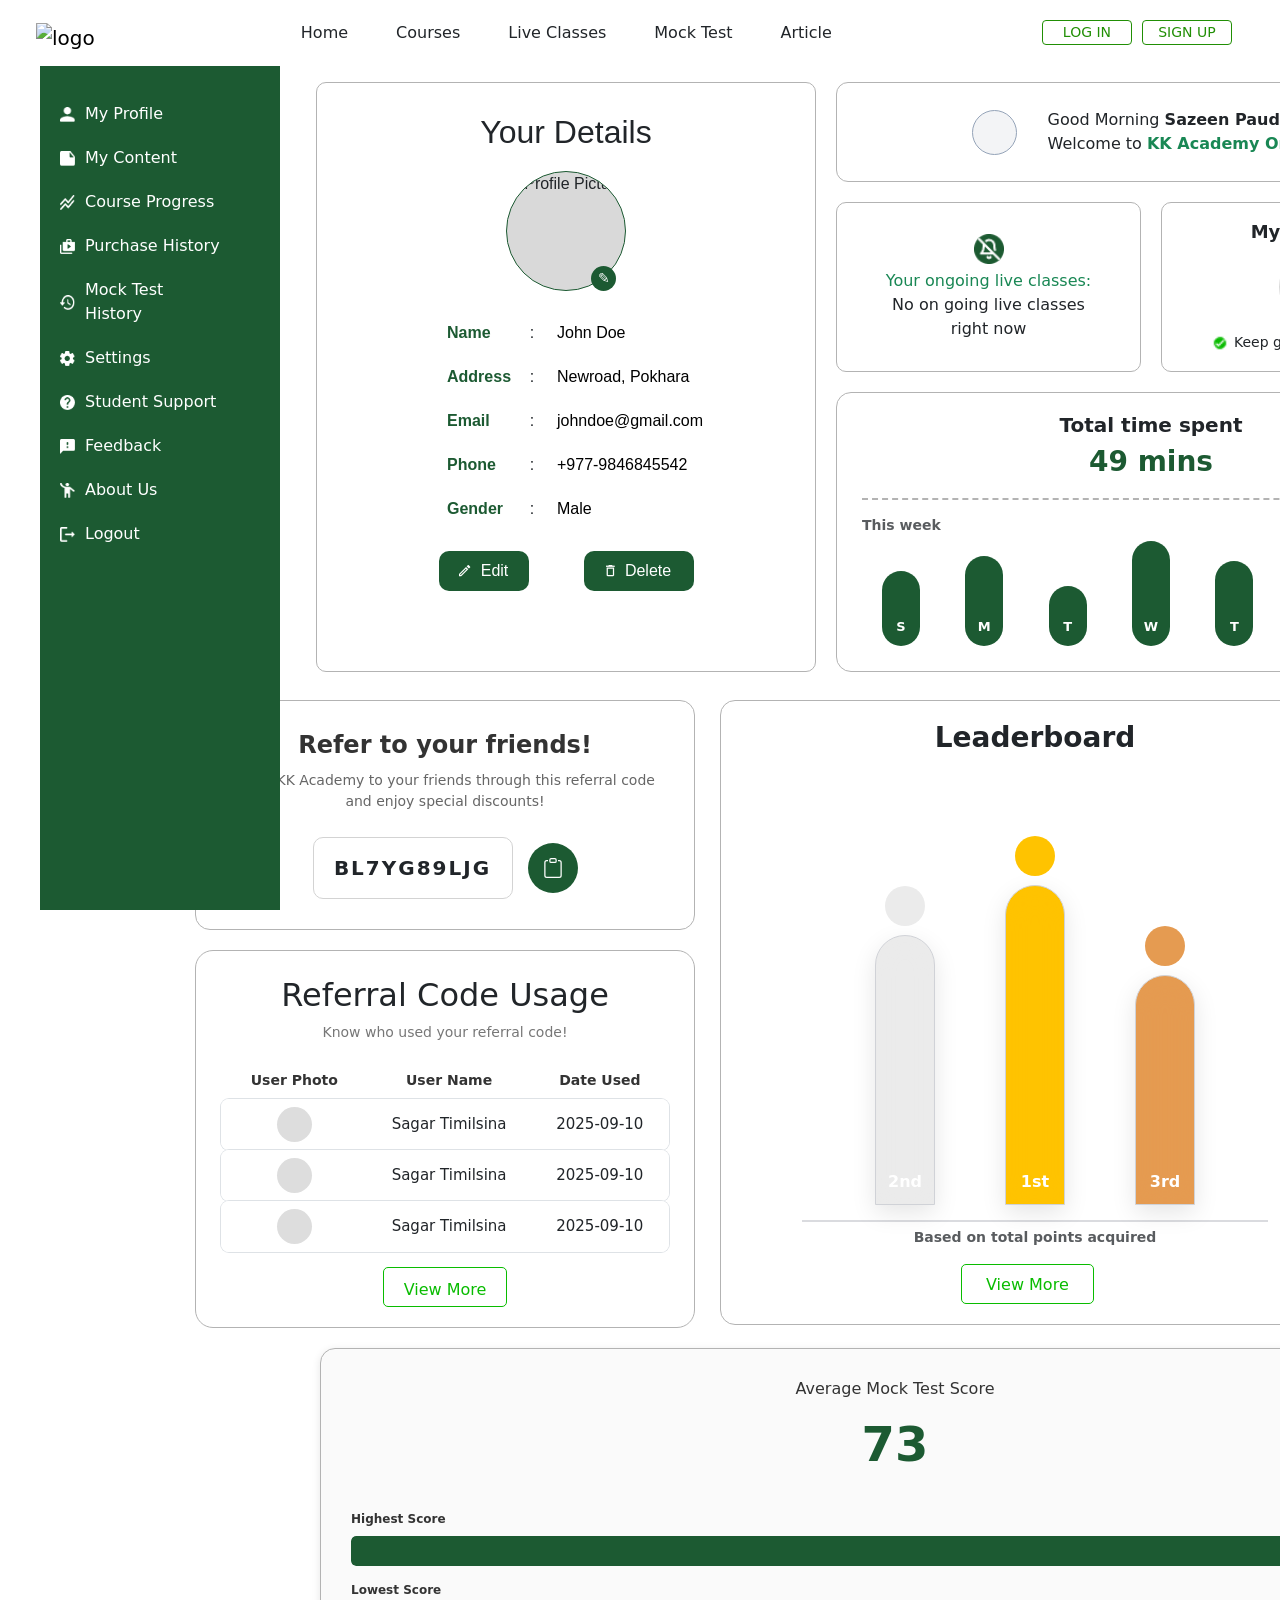
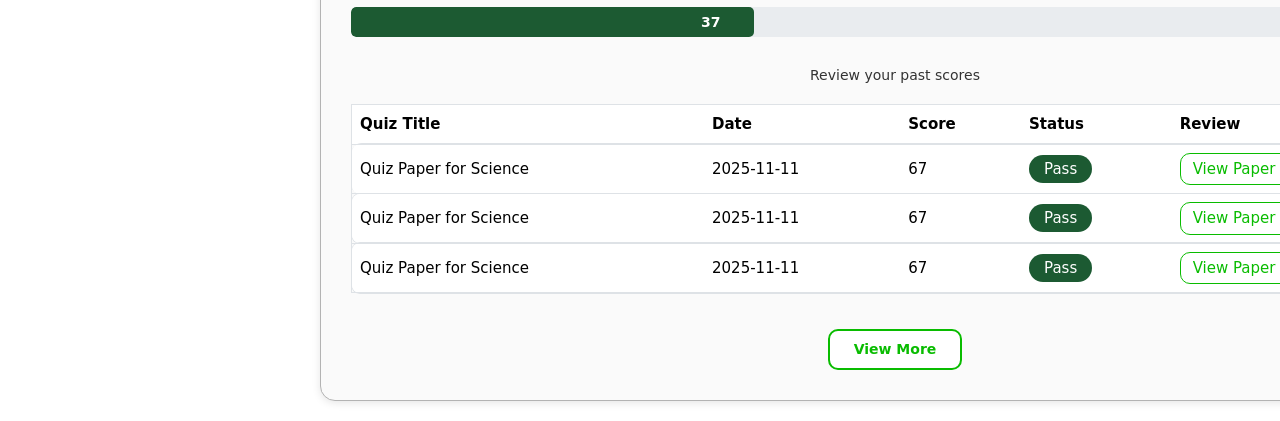
==== commit 644d3f5d: "update" ====
--- a/OneDrive/Desktop/KK Academy/profile.html
+++ b/OneDrive/Desktop/KK Academy/profile.html
@@ -142,12 +142,12 @@
             </div>
 
             <div class="buttons text-align-center d-flex justify-content-center">
-                <button class="edit-btn" data-bs-toggle="modal" data-bs-target="#editModal">
-                    <img src="Images/edit.png" alt="edit" class="profile-icon"> Edit
+                <button class="edit-btn" data-bs-toggle="modal" data-bs-target="#editModal" >
+                    <img src="Images/edit.png" alt="edit" class="profile-icon" style="margin-right: 10px;"> Edit
                 </button>
   
                 <button class="delete-btn" data-bs-toggle="modal" data-bs-target="#deleteModal">
-                    <img src="Images/delete.png" alt="edit" class="profile-icon"> Delete
+                    <img src="Images/delete.png" alt="edit" class="profile-icon" style="margin-right: 10px;"> Delete
                 </button>
   
                 <div class="modal fade" id="editModal" tabindex="-1">
--- a/OneDrive/Desktop/KK Academy/CSS/style.css
+++ b/OneDrive/Desktop/KK Academy/CSS/style.css
@@ -244,7 +244,6 @@
   padding: 8px 10px;
 }
 
-/* Small variants for inputs & labels */
 .label-wrap { width: 100px; display: flex; justify-content: space-between; align-items: center; }
 .colon-edit { width: 20px; text-align: center; }
 input {
@@ -256,12 +255,11 @@
   margin-right: 20px;
 }
 
-/* Cards: greet, notification, progress */
 .greet-card {
   grid-column: span 2;
   grid-row: span 1;
-  border: 1px solid #B3B3B3;
-  width: 640px !important;
+  border: 1px solid #B3B3B3 !important;
+  width: 630px !important;
   height: 100px;
   margin-left: 10px !important;
   margin-top: 30px !important;
@@ -271,7 +269,7 @@
   grid-row: span 1;
   border: 1px solid #B3B3B3;
   border-radius: 10px;
-  width: 300px;
+  width: 305px;
   height: 170px;
   margin-left: 10px;
   margin-top: -10px;
@@ -290,7 +288,7 @@
   grid-row: span 1;
   border: 1px solid #B3B3B3;
   border-radius: 10px;
-  width: 300px;
+  width: 305px;
   height: 170px;
   margin-left: 10px;
   margin-top: -10px;
@@ -353,7 +351,7 @@
 }
 .time-bar {
   width: 38px;
-  background-color: #1a7f37;
+  background-color: #1C5A32;
   border-radius: 19px;
   display: flex;
   align-items: flex-end;
@@ -383,7 +381,7 @@
   align-items: start;
   margin-top: -60px;
 }
-.left-column, .right-column { display:flex; flex-direction: column; gap:20px; }
+.left-column, .right-column { display:flex; flex-direction: column;  }
 .right-column { align-items: stretch; }
 
 /* Cards and usage */
@@ -391,11 +389,10 @@
   background: #fff;
   padding: 25px;
   border-radius: 18px;
-  box-shadow: 0 2px 8px rgba(0,0,0,0.12);
   text-align: center;
   border: 1px solid #b3b3b3;
   margin-left: 105px;
-  margin-top: -60px;
+  margin-top: -40px;
   margin-bottom: 20px;
   padding-bottom: 10px;
 }
@@ -412,10 +409,28 @@
   margin-bottom: 60px;
 }
 
-.refer-title { text-align:center; font-size:1.5rem; font-weight:600; color:#333; margin-bottom:10px; }
-.refer-subtitle { text-align:center; font-size:.875rem; color:#666; margin-bottom:25px; line-height:1.5; }
-
-.d-flex { display:flex; justify-content:center; align-items:center; gap:15px; }
+.refer-title { 
+  text-align:center; 
+  font-size:1.5rem; 
+  font-weight:600; 
+  color:#333; 
+  margin-bottom:10px; 
+}
+
+.refer-subtitle { 
+  text-align:center; 
+  font-size:.875rem; 
+  color:#666; 
+  margin-bottom:25px; 
+  line-height:1.5; 
+}
+
+.d-flex { 
+  display:flex; 
+  justify-content:center; 
+  align-items:center; 
+  gap:15px;
+ }
 
 .code-display {
   border: 1px solid #d3d3d3;
@@ -439,14 +454,36 @@
   display:flex; align-items:center; justify-content:center;
 }
 .copy-btn:hover { background-color: #145043; }
-.copy-btn svg { width: 20px; height: 20px; }
-
-.usage-table { width: 100%; border-collapse: collapse; margin-top: 10px; border: none; }
-.usage-table th { font-size: 14px; padding-bottom: 8px; }
-.usage-table td { padding: 8px 0; font-size: 15px; }
+.copy-btn svg { 
+  width: 20px; 
+  height: 20px; }
+
+.usage-table {
+   width: 100%; 
+   border-collapse: collapse; 
+   margin-top: 10px; 
+   border: none; 
+  }
+
+.usage-table th { 
+  font-size: 14px; 
+  padding-bottom: 8px; 
+}
+
+.usage-table td { 
+  padding: 8px 0; 
+  font-size: 15px;
+ }
+
 .usage-table th, .usage-table td { border: none; }
 
-.user-photo { width: 35px; height: 35px; background: #ddd; border-radius: 50%; margin: 0 auto; }
+.user-photo { 
+  width: 35px; 
+  height: 35px; 
+  background: #ddd; 
+  border-radius: 50%; 
+  margin: 0 auto; 
+}
 
 .view-more {
   background: white;
@@ -465,14 +502,13 @@
 .leaderboardCard{
   border-radius: 15px;
   border:1px solid #b3b3b3;
-  box-shadow: 0 2px 10px rgba(0,0,0,0.1);
   padding:20px;
   background: #fff;
   text-align:center;
   max-width: 100%;
-  width: 650px;
+  width: 630px;
   height: 700px;
-  margin: -50px auto 20px -10px;
+  margin: -50px auto 20px 0px;
   flex:3;
 }
 .bar-container {
@@ -533,7 +569,7 @@
   border-radius: 15px;
   box-shadow: 0 2px 8px rgba(0,0,0,0.1);
   padding: 30px;
-  width: 1160px;
+  width: 1150px;
   margin: -45px auto;
   margin-left: 320px;
   margin-bottom: 20px;
@@ -584,12 +620,38 @@
 
 /* Tables */
 .table-container { overflow-x: auto; }
-table { font-size: 13px; border:1px solid #d3d3d3; border-spacing: 0 10px; }
-table thead th { border: none; padding: 12px 8px; font-weight:600; color:#333; font-size:15px; }
-table tbody tr { background-color: white; border-radius:8px; box-shadow: 0 0 0 1px #dee2e6; }
-table tbody td { padding: 15px 12px; vertical-align: middle; background-color: white; font-size: 15px; }
-table tbody td:first-child { border-top-left-radius: 8px; border-bottom-left-radius: 8px; }
-table tbody td:last-child { border-top-right-radius: 8px; border-bottom-right-radius: 8px; }
+table { 
+  font-size: 13px; 
+  border:1px solid #d3d3d3; 
+  border-spacing: 0 10px; 
+}
+
+table thead th { 
+  border: none; 
+  padding: 12px 8px; 
+  font-weight:600; 
+  color:#333; 
+  font-size:15px;
+ }
+
+table tbody tr { 
+  background-color: white; 
+  border-radius:8px; 
+  box-shadow: 0 0 0 1px #dee2e6;
+ }
+
+table tbody td { 
+  padding: 15px 12px; 
+  vertical-align: middle; 
+  background-color: white; 
+  font-size: 15px;
+ }
+
+table tbody td:first-child { border-top-left-radius: 8px; 
+  border-bottom-left-radius: 8px; }
+
+table tbody td:last-child { border-top-right-radius: 8px; 
+  border-bottom-right-radius: 8px; }
 
 .status-badge {
   background-color: #1C5A32;
@@ -611,7 +673,8 @@
   align-items: center;
   gap: 5px;
 }
-.review-btn:hover { background-color: #09BC00; color: white; }
+.review-btn:hover { background-color: #09BC00; 
+  color: white; }
 
 .view-more-btn {
   background-color: white;
@@ -625,7 +688,8 @@
   margin: 20px auto 0;
   width: fit-content;
 }
-.view-more-btn:hover { background-color: #09BC00; color: white; }
+.view-more-btn:hover { background-color: #09BC00; 
+  color: white; }
 
 /* Misc */
 .mock-card {
@@ -645,122 +709,299 @@
   margin-left: 320px;
 }
 
-.profile-circle { width:45px; height:45px; border-radius:50%; background:#f3f4f6; border:1px solid #94a3b8; }
+.profile-circle { 
+  width:45px; 
+  height:45px; 
+  border-radius:50%; 
+  background:#f3f4f6; 
+  border:1px solid #94a3b8; }
 
 .row { padding-left: 12px; padding-right: 12px; }
 
-.btn { border: 1px solid #218F05; color:#218F05; }
-.btn:hover { background-color: #1C5A32; color: #fff; }
-.btn-view { background-color: #1C5A32; color: #fff; border: 1px solid #1C5A32; }
-
-/* ---------- Media Queries (consolidated) ---------- */
+.btn { border: 1px solid #218F05; 
+  color:#218F05; }
+
+.btn:hover { background-color: #1C5A32; 
+  color: #fff; }
+
+.btn-view { background-color: #1C5A32; 
+  color: #fff; 
+  border: 1px solid #1C5A32; }
+
+
 /* Tablet / small laptop */
-@media (max-width: 991px) {
-  .hamburger-menu { display: flex !important; }
-  .sidebar { left: 0; transform: translateX(-100%); }
-  .sidebar.active { transform: translateX(0); }
-  .sidebar-overlay.active { display: block; }
-  #hamburgerBtn { display: flex; }
-  #hamburgerBtn.hide { display: none !important; }
-
+@media (max-width: 992px) {
+
+  /* Navbar */
+  .navbar {
+    width: 100%;
+    position: sticky !important;
+    top: 0;
+    z-index: 1000;
+  }
+
+  .navbar-brand img {
+    width: 120px !important;
+    height: 24px !important;
+  }
+
+  .nav-buttons {
+    padding: 0 10px;
+    gap: 5px;
+  }
+
+  .nav-btn {
+    width: 70px;
+    font-size: 12px;
+    padding: 0 10px;
+    height: 23px;
+  }
+
+  .hamburger-menu {
+    display: flex !important;
+  }
+
+  #hamburgerBtn {
+    display: flex;
+  }
+
+  #hamburgerBtn.hide {
+    display: none !important;
+  }
+
+  /* FIX: Sidebar sticky positioning */
+  .sidebar {
+    position: fixed !important;
+    top: 0;
+    left: 0;
+    transform: translateX(-100%);
+    height: 100vh;
+    z-index: 999;
+    transition: transform 0.3s ease;
+  }
+
+  .sidebar.active {
+    transform: translateX(0);
+  }
+
+  .sidebar-overlay.active {
+    display: block;
+    position: fixed;
+    top: 0;
+    left: 0;
+    width: 100%;
+    height: 100%;
+    z-index: 998;
+  }
+
+  /* Main Layout - Two column grid like screenshot */
   .grid-layout {
-    display: flex;
-    flex-direction: column;
-    width: 95%;
+     width: 95%;
+    max-width: 1200px;
     margin: 0 auto;
     padding: 20px 15px;
-    gap: 20px;
-  }
-  .profile-card {
-    order: 1;
+    gap: 15px;
+  }
+
+  /* Left column cards */
+  .profile-card,.greet-card
+   {
+     width: 100% !important;
+    margin: 0 !important;
+    margin-left: 10px !important;
+   }
+
+   .profile-card{
+    height: 580px !important;
+   }
+
+  /* Right column cards */
+  .notification,
+  .my-progress {
     width: 100% !important;
-    max-width: 500px;
-    height: auto;
-    margin: 0 auto !important;
-    margin-top: 0px !important;
-  }
-  .greet-card {
-    order: 2;
-    width: 100% !important;
-    max-width: 500px;
-    height: auto;
-    min-height: 100px;
-    margin: 0 auto !important;
-    margin-top: 0 !important;
-  }
-  .notification, .my-progress, .time-card {
-    width: 100% !important;
-    max-width: 500px;
-    height: auto;
-    margin: 0 auto !important;
-    margin-top: 0 !important;
-  }
-  .my-progress { min-height: 150px; }
-  .chart-container { padding: 0 15px; gap: 12px; }
-  .time-bar { width: 45px; border-radius: 22px; }
-  .grid-container {
-    margin-left: 20px;
-    margin-right: 10px;
-    padding: 0 20px;
-    max-width: 97%;
-    margin-top: 20px;
-  }
-  .usage-card, .card2, .leaderboardCard {
-    margin-left: 20px;
-    margin-right: 10px;
-    width: 97%;
-    max-width: 100%;
-    margin-top: 20px;
-  }
+    margin: 0 !important;
+    margin-left: 10px !important;
+    margin-top: -50px !important;
+   
+  }
+
+ .time-card{
+  width: 100% !important;
+  margin-left: 10px !important;
+  margin-top: -30px !important;
+ }
+
+  .chart-container {
+    padding: 0 15px;
+    gap: 12px;
+  }
+
+  .time-bar {
+    width: 45px;
+    border-radius: 22px;
+  }
+
+  /* FIX: Grid Containers - Full width spanning both columns */
+  .grid-container,
+  .usage-card {
+    width: 100%;
+    margin: 0 !important;
+    margin-left: 25px !important;
+    margin-top: 40px !important;
+    grid-column: 1 / -1;  /* Span full width */
+  }
+
+  .card2{
+    width: 100%;
+    margin: 0 !important;
+    margin-left: 25px !important;
+    margin-top: 20px !important;
+  }
+
+  .leaderboardCard{
+    width: 88% !important;
+    margin-top: 40px !important;
+    margin-left: 20px !important;
+    margin-right: 20px !important;
+  }
+
+  /* FIX: Dashboard Card - Full width */
   .dashboard-card {
-    width: 90% !important;
-    margin: 20px;
+    width: 92% !important;
+    max-width: none;
+    margin: 0 !important;
     margin-left: 50px !important;
-    margin-right: 20px;
-  }
-  .details { margin-left: auto; margin-right: auto; max-width: 350px; }
-  .score-value { right: 10px; }
-  .score-value-lowest { right: 10px; left: auto; }
-}
+    font-size: 14px;
+    grid-column: 1 / -1;  /* Span full width */
+  }
+
+  /* Center details section */
+  .details {
+    margin: 0 auto;
+    max-width: 350px;
+  }
+
+  /* Score positions */
+  .score-value,
+  .score-value-lowest {
+    right: 10px;
+  }
+}
+
 
 /* Small / Mobile */
-@media (max-width: 767px) {
-  .navbar-brand img { width: 120px !important; height: 24px !important; }
-  .nav-buttons { padding: 0 10px; gap: 5px; }
-  .nav-btn { width: 70px; font-size:12px; padding:0 10px; height:23px; }
-  .hamburger-menu { font-size:20px; width:30px; height:30px; top:68px; left:12px; }
-  .hamburger-menu.active { left: 252px; }
-  #hamburgerBtn { display:flex; }
-  #hamburgerBtn.hide { display:none !important; }
+@media (max-width: 768px) {
+  /* Navbar */
+  .navbar {
+    width: 100%;
+    position: sticky !important;
+    top: 0;
+    z-index: 1000;
+  }
+
+  .navbar-brand img {
+    width: 120px !important;
+    height: 24px !important;
+  }
+
+  .nav-buttons {
+    padding: 0 10px;
+    gap: 5px;
+  }
+
+  .nav-btn {
+    width: 70px;
+    font-size: 12px;
+    padding: 0 10px;
+    height: 23px;
+  }
+
+  .hamburger-menu {
+    display: flex !important;
+  }
+
+  #hamburgerBtn {
+    display: flex;
+  }
+
+  #hamburgerBtn.hide {
+    display: none !important;
+  }
+
+  /* FIX: Sidebar sticky positioning */
+  .sidebar {
+    position: fixed !important;
+    top: 0;
+    left: 0;
+    transform: translateX(-100%);
+    height: 100vh;
+    z-index: 999;
+    transition: transform 0.3s ease;
+  }
+
+  .sidebar.active {
+    transform: translateX(0);
+  }
+
+  .sidebar-overlay.active {
+    display: block;
+    position: fixed;
+    top: 0;
+    left: 0;
+    width: 100%;
+    height: 100%;
+    z-index: 998;
+  }
 
   .grid-layout {
     display:flex;
     flex-direction:column;
     width:100%;
     margin:0;
-    font-size: 0.9rem;
     padding:15px 10px;
     gap:15px;
   }
   .profile-card {
     order:-1;
-    width:100% !important;
+    width:90% !important;
     padding:25px 20px;
     margin:0 !important;
-  }
-  .profile-pic { width:100px; height:100px; margin-bottom:20px; }
-  .details { margin-left:auto; margin-right:auto; max-width:300px; gap:15px; }
-  .detail-row { grid-template-columns: 80px 10px 1fr; gap:5px; width:100%; }
+    margin-left: 30px !important;
+  }
+  .profile-pic { width:100px; 
+    height:100px; 
+    margin-bottom:20px; }
+
+  .details { margin-left:auto; 
+    margin-right:auto; 
+    max-width:300px; 
+    gap:15px; }
+
+  .detail-row { grid-template-columns: 80px 10px 1fr; 
+    gap:5px; 
+    width:100%; }
+
   .label { text-align:left; }
   .colon { display:flex; align-items:center; justify-content:center; }
   .value { text-align:left; }
 
-  .greet-card { padding:15px; min-height:80px; }
-  .notification { min-height:140px; padding:15px; }
+  .greet-card { padding:15px;
+     margin-left: 30px !important;
+    margin-top: 20px;
+    margin-bottom: 0 !important;
+  width: 90% !important; }
+  .notification {  padding:15px; 
+     margin-left: 30px !important;
+    margin-top: 0 !important;
+  width: 90% !important; 
+  }
   .notification-icon img { width:25px; height:25px; }
   .notification p { font-size:13px; }
 
-  .my-progress { min-height:140px; padding:15px; }
+  .my-progress {  padding:15px;
+  margin-left: 30px !important;
+    margin-top: 0 !important;
+  width: 90% !important;  }
   .my-progress h2 { font-size:16px; }
   .circle { width:60px; height:60px; }
   .circle::before { width:50px; height:50px; }
@@ -768,11 +1009,23 @@
   .progress-message { font-size:12px; }
   .progress-message img { width:15px; height:15px; }
 
-  .time-card { min-height:250px; padding:15px; }
+  .time-card { padding:15px;
+  margin-left: 30px !important;
+    margin-top: 0 !important;
+    margin-bottom: 10px !important;
+  width: 90% !important;  }
   .time-value { font-size:24px; }
   .week-time, .text-muted { font-size:12px; }
-  .chart-container { height:100px; padding:0 10px; gap:8px; margin-top: -10px; }
-  .time-bar { width:32px; border-radius:16px; font-size:11px; padding-bottom:8px; }
+  .chart-container { height:100px; 
+    padding:0 10px; 
+    gap:8px; 
+    margin-top: -10px; }
+
+  .time-bar { width:32px; 
+    border-radius:16px; 
+    font-size:11px; 
+    padding-bottom:8px; }
+
   .time-bar-sun { height:55px; }
   .time-bar-mon { height:70px; }
   .time-bar-tue { height:45px; }
@@ -781,43 +1034,80 @@
   .time-bar-fri { height:38px; }
   .time-bar-sat { height:60px; }
 
-  .modal-content { width:95%; max-width:500px; height:auto; padding:20px; margin-top:30px; }
+  .modal-content { 
+    width:95%; 
+    max-width:500px; 
+    height:auto; 
+    padding:20px; 
+    margin-top:30px; }
+
   .modal-body label { width:80px; font-size:13px; }
-  .grid-container { padding:15px; gap:15px; grid-template-columns:1fr; margin-top:15px; }
+  .grid-container { 
+    padding:15px; 
+    gap:15px; 
+    grid-template-columns:1fr; 
+    margin-top:15px; }
 
   .usage-card, .card2, .leaderboardCard {
-    margin-left:20px;
+    margin-left:5px !important;
     margin-right:10px;
-    width:97%;
+    width:90%;
     max-width:100%;
-    margin-top:20px;
+    
+  }
+
+  .usage-card{
+     
+    width:90%;
+    max-width:100%;
+    margin-top:-95px !important;
   }
 
   .code-display { font-size:1rem; min-width:160px; padding:12px; }
   .copy-btn { width:45px; height:45px; }
 
+  .leaderboardCard{
+      width:90% !important;
+    max-width:100%;
+    margin-top:0px !important;
+  }
   .bar-container { gap:50px; margin-top:100px; }
   .bar-1st { height:180px; width:55px; }
   .bar-2nd { height:145px; width:55px; }
   .bar-3rd { height:100px; width:55px; }
 
   .btn-leader { margin-left:auto; margin-right:auto; }
-  .dashboard-card { padding:25px 20px; margin:20px !important; width: calc(100% - 30px) !important; }
+  .dashboard-card { 
+    padding:25px 20px; 
+    margin:20px !important; 
+    width:87% !important; 
+  margin-left: 45px !important;
+margin-top: -15px !important;}
+
   .average-score { font-size:42px; }
-  .score-value { right: 10px; left: auto; }
+
+  .score-value { 
+    right: 10px; 
+    left: auto; }
+
   .score-value-lowest { right: 10px; left: auto; }
   table { font-size:12px; }
   table thead th { font-size:13px; padding:10px 6px; }
   table tbody td { padding:12px 8px; font-size:13px; }
   .status-badge { padding:3px 10px; font-size:12px; }
   .review-btn { padding:3px 10px; font-size:12px; }
+
+
 }
 
 /* Extra small devices */
 @media (max-width: 575px) {
   .navbar-brand img { width:120px !important; height:24px !important; }
   .nav-buttons { padding:0 10px; gap:5px; }
-  .nav-btn { width:70px; font-size:12px; padding:0 10px; height:23px; }
+  .nav-btn { width:70px; 
+    font-size:12px; 
+    padding:0 10px; 
+    height:23px; }
   .hamburger-menu { font-size:20px; width:30px; height:30px; top:68px; left:12px; }
   .hamburger-menu.active { left:252px; }
 
@@ -827,9 +1117,13 @@
     margin-top:20px !important;
     margin-left:30px !important;
     margin-right:10px !important;
-    width: calc(100% - 30px) !important;
-  }
-  .profile-pic { width:90px; height:90px; margin-bottom:15px; }
+    width: 100% !important;
+  }
+  .profile-pic { 
+    width:90px; 
+    height:90px; 
+    margin-bottom:15px; }
+
   .details { gap:12px; margin-bottom:15px; }
   .detail-row { grid-template-columns: 70px 15px 1fr; gap:2px; }
   .label { font-size:12px; }
@@ -838,12 +1132,29 @@
   .buttons button { margin:10px 5px; padding:6px 12px; }
   .edit-btn, .delete-btn { width:auto; height:auto; }
 
-  .greet-card { min-height:70px; padding:12px; width: calc(100% - 30px) !important; margin-left:30px !important; }
-  .notification { min-height:120px; padding:12px; gap:3px; width: calc(100% - 30px) !important; margin-left:30px !important; }
+  .greet-card { 
+    min-height:70px; 
+    padding:12px; 
+    width: calc(100% - 30px) !important; 
+    margin-left:30px !important; }
+    
+  .notification { 
+    min-height:120px; 
+    padding:12px; 
+    gap:3px; 
+    width: calc(100% - 30px) !important; 
+    margin-left:30px !important; }
+
   .notification-icon img { width:22px; height:22px; }
   .notification p { font-size:12px; }
 
-  .my-progress { min-height:120px; padding:12px; width: calc(100% - 30px) !important; gap:8px; margin-left:30px !important; }
+  .my-progress { 
+    min-height:120px; 
+    padding:12px; 
+    width: calc(100% - 30px) !important; 
+    gap:8px; 
+    margin-left:30px !important; }
+
   .my-progress h2 { font-size:14px; }
   .circle { width:60px; height:60px; border-width:4px; }
   .circle::before { width:50px; height:50px; }
@@ -851,12 +1162,27 @@
   .progress-message { font-size:11px; }
   .progress-message img { width:14px; height:14px; }
 
-  .time-card { min-height:220px; padding:12px; width: calc(100% - 30px) !important; margin-left:30px !important; }
+  .time-card { 
+    min-height:220px; 
+    padding:12px; 
+    width: calc(100% - 30px) !important; 
+    margin-left:30px !important; }
+
   .time-value { font-size:20px; }
   .week-time, .text-muted { font-size:11px; }
   .divider { margin:10px 0; }
-  .chart-container { height:90px; padding:0 5px; gap:6px; margin-top:0; }
-  .time-bar { width:28px; border-radius:14px; font-size:10px; padding-bottom:6px; }
+  .chart-container { 
+    height:90px; 
+    padding:0 5px; 
+    gap:6px; 
+    margin-top:0; }
+
+  .time-bar { 
+    width:28px; 
+    border-radius:14px; 
+    font-size:10px; 
+    padding-bottom:6px; }
+
   .time-bar-sun { height:48px; }
   .time-bar-mon { height:60px; }
   .time-bar-tue { height:40px; }
@@ -865,11 +1191,30 @@
   .time-bar-fri { height:32px; }
   .time-bar-sat { height:52px; }
 
-  .usage-card { width: calc(100% - 20px) !important; margin-left:15px !important; margin-top: -65px !important; margin-right:10px; }
-  .card2 { width: calc(100% - 20px) !important; margin-left:15px !important; margin-top: -5px !important; margin-right:10px; }
-  .code-display { font-size:0.9rem; min-width:140px; padding:10px; letter-spacing:1px; }
+  .usage-card { 
+    width: calc(100% - 30px) !important; 
+    margin-left:15px !important; 
+    margin-top: -65px !important; 
+    margin-right:10px; }
+
+  .card2 { 
+    width: calc(100% - 20px) !important; 
+    margin-left:15px !important; 
+    margin-top: -5px !important; 
+    margin-right:10px; }
+
+  .code-display { 
+    font-size:0.9rem; 
+    min-width:140px; 
+    padding:10px; 
+    letter-spacing:1px; }
+
   .copy-btn { width:40px; height:40px; }
-  .leaderboardCard { width: calc(100% - 20px) !important; margin-left:15px !important; margin-top:0px !important; margin-right:10px; }
+  .leaderboardCard { 
+    width: calc(100% - 20px) !important; 
+    margin-left:15px !important; 
+    margin-top:0px !important; 
+    margin-right:10px; }
 
   .bar-container { gap:40px; margin-top:90px; }
   .bar-1st { height:160px; width:50px; }
@@ -877,7 +1222,12 @@
   .bar-3rd { height:90px; width:50px; }
   .bar::before { width:35px; height:35px; top:-45px; }
 
-  .dashboard-card { padding:20px 15px; width: calc(100% - 60px) !important; margin-left:50px !important; margin-right:10px; }
+  .dashboard-card { 
+    padding:20px 15px; 
+    width: calc(100% - 20px) !important; 
+    margin-left:50px !important; 
+    margin-right:10px; }
+
   .average-score { font-size:38px; }
   table { font-size:11px; }
   table thead th { font-size:11px; padding:8px 4px; }
@@ -887,74 +1237,114 @@
   .view-more, .view-more-btn { font-size:13px; padding:8px 16px; }
 }
 
-/* Extra extra small */
-@media (max-width: 479px) {
-  .navbar-brand img { width:100px !important; height:20px !important; }
-  .nav-buttons { padding:0 5px; gap:3px; }
-  .nav-btn { width:60px; font-size:10px; padding:0 6px; height:22px; }
-  .hamburger-menu { font-size:18px; width:28px; height:28px; top:65px; left:10px; }
-  .hamburger-menu.active { left:248px; }
-
-  .grid-layout { padding:10px 5px; margin-left:40px !important; gap:10px; }
-  .profile-card { padding:15px 10px; margin:0 !important; }
-  .profile-card h2 { font-size:18px; margin-bottom:15px; }
-  .profile-pic { width:80px; height:80px; margin-bottom:15px; }
-  .details { gap:10px; margin-left:15px; margin-bottom:15px; }
-  .detail-row { grid-template-columns:65px 12px 1fr; gap:2px; }
-  .label { font-size:11px; }
-  .value { font-size:11px; }
-  .buttons { margin-top:15px; }
-  .buttons button { margin:8px 3px; padding:5px 10px; font-size:12px; }
-
-  .greet-card { min-height:60px; padding:10px; margin:0 !important; width: calc(100% - 30px) !important; }
-  .notification { min-height:110px; padding:10px; margin:0 !important; width: calc(100% - 30px) !important; }
-  .notification-icon img { width:20px; height:20px; }
-  .notification p { font-size:11px; }
-
-  .my-progress { min-height:110px; padding:10px; gap:6px; margin:0 !important; }
-  .my-progress h2 { font-size:13px; }
-  .circle { width:45px; height:45px; border-width:3px; }
-  .circle::before { width:39px; height:39px; }
-  .circle span { font-size:12px; }
-  .progress-message { font-size:10px; }
-  .progress-message img { width:12px; height:12px; }
-
-  .time-card { min-height:200px; padding:10px; margin:0 !important; width: calc(100% - 30px) !important; }
-  .time-value { font-size:18px; }
-  .week-time, .text-muted { font-size:10px; }
-  .divider { margin:8px 0; }
-  .chart-container { height:75px; padding:0 3px; gap:4px; }
-  .time-bar { width:24px; border-radius:12px; font-size:9px; padding-bottom:5px; }
-  .time-bar-sun { height:42px; }
-  .time-bar-mon { height:52px; }
-  .time-bar-tue { height:35px; }
-  .time-bar-wed { height:62px; }
-  .time-bar-thu { height:48px; }
-  .time-bar-fri { height:28px; }
-  .time-bar-sat { height:45px; }
-
-  .modal-content { width:98%; padding:15px 10px; }
-  .grid-container { padding:10px; gap:10px; }
-  .usage-card, .card2, .leaderboardCard { padding:15px; margin:0 !important; width: calc(100% - 20px) !important; margin-left:15px !important; margin-right:10px !important; }
-  .code-display { font-size:0.8rem; min-width:120px; padding:8px; }
-  .copy-btn { width:35px; height:35px; }
-
-  .bar-container { gap:30px; margin-top:80px; }
-  .bar-1st { height:140px; width:45px; }
-  .bar-2nd { height:110px; width:45px; }
-  .bar-3rd { height:80px; width:45px; }
-  .bar::before { width:32px; height:32px; top:-42px; }
-
-  .dashboard-card { padding:15px 10px; margin:10px 5px !important; width: calc(100% - 10px) !important; }
-  .average-score { font-size:32px; }
-  .score-header h2 { font-size:13px; }
-  table { font-size:10px; }
-  table thead th { font-size:10px; padding:6px 3px; }
-  table tbody td { padding:8px 4px; font-size:10px; }
-  .status-badge { padding:2px 6px; font-size:9px; }
-  .review-btn { padding:2px 6px; font-size:9px; }
-  .view-more, .view-more-btn { font-size:12px; padding:6px 12px; }
-}
+
+/* Desktop Ultra-Wide Fix (1920px and above) */
+@media (min-width: 1920px) {
+
+  /* Limit the main content width */
+  .grid-layout {
+    max-width: 2500px;
+    margin: 0 auto !important;
+    margin-left: 180px !important;
+    margin-right: 50px!important;
+  }
+
+  .profile-card{
+    margin-left: 140px !important;
+    width: 900px ;
+  }
+
+ .details {
+  display: flex;
+  flex-direction: column;
+  gap: 20px;
+  margin-left: 290px;
+  margin-top: 20px;
+  margin-bottom: 10px;
+}
+.detail-row {
+  display: grid;
+  grid-template-columns: 100px 50px 1fr;
+  align-items: center;
+}
+
+  .label { font-weight: bold; color: #1C5A32; text-align: left !important; }
+.colon { text-align: center; margin-right: 10px; }
+.value { color: #000; text-align: left; margin-left: 10px; }
+
+  .greet-card{
+    width: 880px !important;
+  }
+
+  .notification{
+    width: 430px;
+  }
+
+  .my-progress{
+    width: 430px;
+  }
+
+  .time-card{
+    width: 880px;
+  }
+
+  .grid-container{
+    margin-left: 50px !important;
+    margin-right: 50px !important;
+   
+  }
+
+  .left-column{
+    margin: 240px auto;
+    margin-left: 180px;
+    margin-right: 50px !important;
+    margin-bottom: 20px;
+  }
+  .usage-card{
+    width: 900px;
+   
+  }
+
+  .leaderboardCard{
+    width:920px !important;
+    margin-left: -50px;
+  }
+
+  .bar-container{
+    margin-top: 110px;
+  }
+
+  .btn-leader{
+    justify-content: center;
+  }
+
+  /* Fix the right-side cards crowded layout */
+  .right-column {
+    max-width: 1500px;
+    margin: 240px auto;
+    margin-right: 50px !important;
+    margin-bottom: 20px;
+  }
+
+  .dashboard-card{
+    margin-left: 330px !important;
+    width: 1800px !important;
+  }
+
+  .btn-leader{
+    display: flex;
+      margin: 0 auto !important;
+      justify-content: center;
+      align-items: center;
+  }
+ 
+  /* Optional: reduce left side free space */
+  .sidebar {
+    flex-shrink: 0;
+    height: 100%;
+  }
+}
+
 
 /* Utility helpers - keep minimal & generic */
 .hidden { display:none !important; }
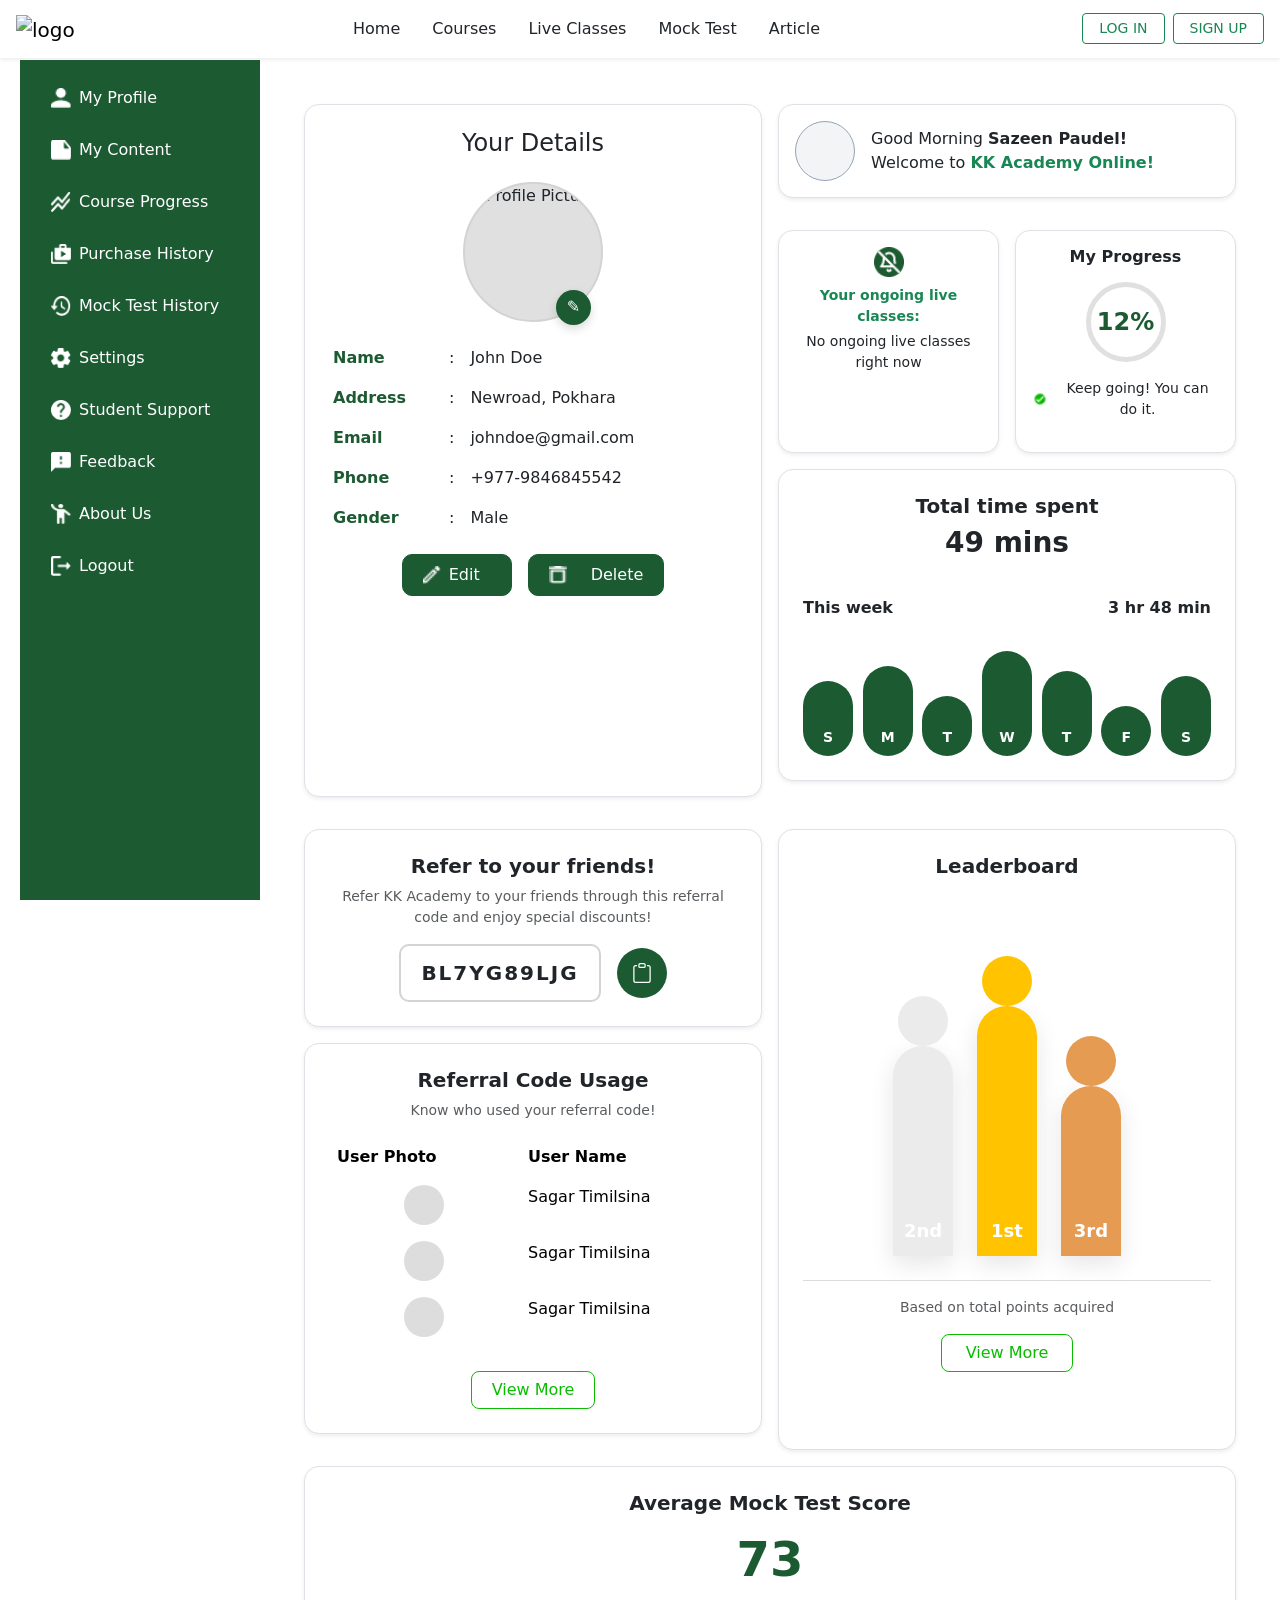
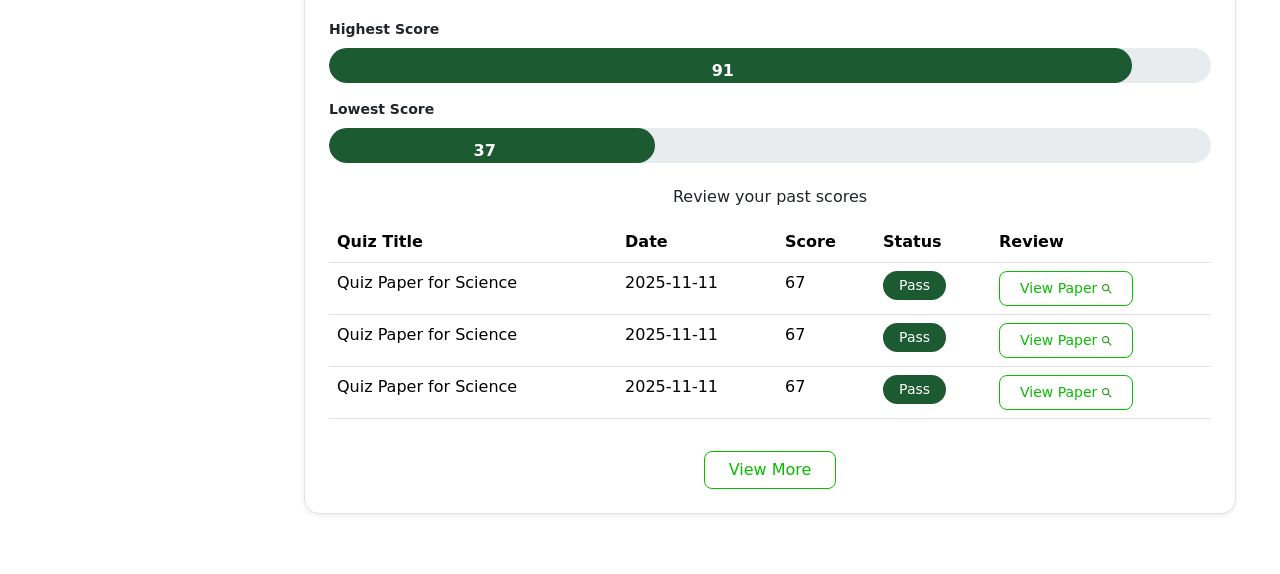
==== commit 29b72ec8: "update" ====
--- a/OneDrive/Desktop/KK Academy/profile.html
+++ b/OneDrive/Desktop/KK Academy/profile.html
@@ -1,426 +1,467 @@
 <!doctype html>
 <html lang="en">
-  <head>
+<head>
     <meta charset="utf-8">
     <meta name="viewport" content="width=device-width, initial-scale=1">
-
-    <link href="https://cdn.jsdelivr.net/npm/bootstrap@5.0.2/dist/css/bootstrap.min.css" rel="stylesheet" integrity="sha384-EVSTQN3/azprG1Anm3QDgpJLIm9Nao0Yz1ztcQTwFspd3yD65VohhpuuCOmLASjC" crossorigin="anonymous">
-    <link rel="stylesheet" href="CSS/style.css" />
-     
+    <link href="https://cdn.jsdelivr.net/npm/bootstrap@5.0.2/dist/css/bootstrap.min.css" rel="stylesheet">
+     <link rel="stylesheet" href="CSS/style.css" />
     <title>KK Academy</title>
-  </head>
-  <body>
-<header>
-    <nav class="navbar navbar-expand-lg navbar-light bg-white px-3 sticky-top">
-        <div class="container-fluid">
-            <a class="navbar-brand ms-2 mt-2" href="#">
-                <img src="images/logo.png" alt="logo" width="150px" height="30px">
-            </a>
-
-            <button class="navbar-toggler" type="button" data-bs-toggle="collapse" data-bs-target="#navbarNav">
-                <span class="navbar-toggler-icon"></span>
-            </button>
-
-            <div class="collapse navbar-collapse justify-content-between" id="navbarNav">
-                <ul class="navbar-nav mx-auto">
-                    <li class="nav-item"><a class="nav-link active mx-3 text-dark" href="#home">Home</a></li>
-                    <li class="nav-item"><a class="nav-link mx-3 text-dark" href="#">Courses</a></li>
-                    <li class="nav-item"><a class="nav-link mx-3 text-dark" href="#">Live Classes</a></li>
-                    <li class="nav-item"><a class="nav-link mx-3 text-dark" href="#">Mock Test</a></li>
-                    <li class="nav-item"><a class="nav-link mx-3 text-dark" href="#">Article</a></li>
-                </ul>
-
-                <div class="nav-buttons">
-                    <button class="btn btn-outline-success nav-btn btn-sm" type="submit">LOG IN</button>
-                    <button class="btn btn-outline-success nav-btn btn-sm" type="submit">SIGN UP</button>
-                </div>
-            </div>
-        </div>
-    </nav>
-</header>
-
-<button class="hamburger-menu" id="hamburgerBtn">☰</button>
-
-<div class="sidebar-overlay" id="sidebarOverlay"></div>
-
-<section>
-    <div class="sidebar sidebar-light " id="sidebar">
-        <div class="side flex-column">
-            <ul>
-                <li class="side-item">
-                    <a class="side-link" href="#my profile"> 
-                        <img src="Images/profile.png" alt="profile" class="icon">
-                        <span class="menu-text">My Profile</span>
-                    </a>
-                </li>
-                <li class="side-item">
-                    <a class="side-link" href="content.html">
-                        <img src="Images/My content.png" alt="My content" class="icon">
-                        <span class="menu-text">My Content</span>
-                    </a>
-                </li>
-                <li class="side-item">
-                    <a class="side-link" href="Course.html">
-                        <img src="Images/course progress.png" alt="course progress" class="icon">
-                        <span class="menu-text">Course Progress</span>
-                    </a>
-                </li>
-                <li class="side-item">
-                    <a class="side-link" href="Purchase.html">
-                        <img src="Images/Purchase history.png" alt="purchase history" class="icon">
-                        <span class="menu-text">Purchase History</span>
-                    </a>
-                </li>
-                <li class="side-item">
-                    <a class="side-link" href="">
-                        <img src="Images/mock test history.png" alt="mock test history" class="icon">
-                        <span class="menu-text">Mock Test History</span>
-                    </a>
-                </li>
-                <li class="side-item">
-                    <a class="side-link" href="">
-                        <img src="Images/setting.png" alt="setting" class="icon">
-                        <span class="menu-text">Settings</span>
-                    </a>
-                </li>
-                <li class="side-item">
-                    <a class="side-link" href="">
-                        <img src="Images/student support.png" alt="student support" class="icon">
-                        <span class="menu-text">Student Support</span>
-                    </a>
-                </li>
-                <li class="side-item">
-                    <a class="side-link" href="">
-                        <img src="Images/feedback.png" alt="feedback" class="icon">
-                        <span class="menu-text">Feedback</span>
-                    </a>
-                </li>
-                <li class="side-item">
-                    <a class="side-link" href="">
-                        <img src="Images/aboutus.png" alt="about us" class="icon">
-                        <span class="menu-text">About Us</span>
-                    </a>
-                </li>
-                <li class="side-item">
-                    <a class="side-link" href="">
-                        <img src="Images/logout.png" alt="log out" class="icon">
-                        <span class="menu-text">Logout</span>
-                    </a>
-                </li>
+   
+</head>
+<body>
+
+<!-- Navbar -->
+<nav class="navbar navbar-expand-lg navbar-light bg-white fixed-top shadow-sm">
+    <div class="container-fluid px-3">
+        <a class="navbar-brand" href="#">
+            <img src="images/logo.png" alt="logo" width="150" height="30">
+        </a>
+        <button class="navbar-toggler" type="button" data-bs-toggle="collapse" data-bs-target="#navbarNav">
+            <span class="navbar-toggler-icon"></span>
+        </button>
+        <div class="collapse navbar-collapse" id="navbarNav">
+            <ul class="navbar-nav mx-auto">
+                <li class="nav-item"><a class="nav-link active text-dark mx-2" href="#home">Home</a></li>
+                <li class="nav-item"><a class="nav-link text-dark mx-2" href="#">Courses</a></li>
+                <li class="nav-item"><a class="nav-link text-dark mx-2" href="#">Live Classes</a></li>
+                <li class="nav-item"><a class="nav-link text-dark mx-2" href="#">Mock Test</a></li>
+                <li class="nav-item"><a class="nav-link text-dark mx-2" href="#">Article</a></li>
             </ul>
-        </div>
-    </div> 
-</section>  
-   
-<section class="grid-layout custom-container py-5 mt-1 p-3 flex-grow-1">
-
-   
-        <div class="profile-card">
-            <h2>Your Details</h2>
-  
-            <div class="profile-pic">
-                <img src="profile.jpg" alt="Profile Picture">
-                <button class="edit-pic">&#9998;</button>
-            </div>
-
-            <div class="details">
-                <div class="detail-row">
-                    <span class="label">Name</span><span class="colon">:</span><span class="value">John Doe</span>
-                </div>
-                <div class="detail-row">
-                    <span class="label">Address</span><span class="colon">:</span><span class="value">Newroad, Pokhara</span>
-                </div>
-                <div class="detail-row">
-                    <span class="label">Email</span><span class="colon">:</span><span class="value">johndoe@gmail.com</span>
-                </div>
-                <div class="detail-row">
-                    <span class="label">Phone</span><span class="colon">:</span><span class="value">+977-9846845542</span>
-                </div>
-                <div class="detail-row">
-                    <span class="label">Gender</span><span class="colon">:</span><span class="value">Male</span>
-                </div>
-            </div>
-
-            <div class="buttons text-align-center d-flex justify-content-center">
-                <button class="edit-btn" data-bs-toggle="modal" data-bs-target="#editModal" >
-                    <img src="Images/edit.png" alt="edit" class="profile-icon" style="margin-right: 10px;"> Edit
-                </button>
-  
-                <button class="delete-btn" data-bs-toggle="modal" data-bs-target="#deleteModal">
-                    <img src="Images/delete.png" alt="edit" class="profile-icon" style="margin-right: 10px;"> Delete
-                </button>
-  
-                <div class="modal fade" id="editModal" tabindex="-1">
-                    <div class="modal-dialog modal-dialog-centered">
-                        <div class="modal-content">
-                           <button type="button" class="position-absolute top-0 end-0 m-3" data-bs-dismiss="modal" style="background: transparent; border:none; color: #DC3545; font-size: 30px; font-weight: light; cursor: pointer;">&times;</button>
-                            <div class="modal-header d-block text-center border-0">
-                                <h5 class="modal-title mb-3">Your Details</h5>
-                                <div class="profile-pic1 mx-auto">
-                                    <img src="profile.jpg" alt="Profile Picture">
-                                    <button class="edit-pic1">✎</button>
-                                </div>
-                            </div>
-
-                            <div class="modal-body">
-                                <form id="editForm">
-                                    <div class="d-flex align-items-center mb-3">
-                    
-                                        <label class="label-wrap me-2" style="width: 100px;">Name<span class="colon-edit">:</span></label>
-                                        <input type="text" class="form-control" placeholder="John Doe">
-                                    </div>
-                                    <div class="d-flex align-items-center mb-3">
-                                        <label class="label-wrap me-3" style="width: 100px;">Address<span class="colon-edit">:</span></label>
-                                        <input type="text" class="form-control" placeholder="Newroad, Pokhara">
-                                    </div>
-                                    <div class="d-flex align-items-center mb-3">
-                                        <label class="label-wrap me-3" style="width: 100px;">Email<span class="colon-edit">:</span></label>
-                                        <input type="text" class="form-control" placeholder="johndoe@gmail.com">
-                                    </div>
-                                    <div class="d-flex align-items-center mb-3">
-                                        <label class="label-wrap me-3" style="width: 100px;">Phone<span class="colon-edit">:</span></label>
-                                        <input type="text" class="form-control" placeholder="+977-951451">
-                                    </div>
-                                    <div class="d-flex align-items-center mb-3">
-                                        <label class="label-wrap me-3" style="width: 100px;">Gender<span class="colon-edit">:</span></label>
-                                        <input type="text" class="form-control" placeholder="Male">
-                                    </div>
-                                    <div class="d-flex align-items-center mb-3">
-                                        <label class="label-wrap me-3" style="width: 100px;">Disability<span class="colon-edit">:</span></label>
-                                        <input type="text" class="form-control" placeholder="Yes">
-                                    </div>
-                                    <div class="d-flex align-items-center mb-0">
-                                        <label class="label-wrap me-3" style="width: 100px;">Certificate<span class="colon-edit">:</span></label>
-                                        <input type="text" class="form-control" placeholder="Select your certificate">
-                                    </div>
-                                </form>
-                            </div>
-
-                            <div class="modal-footer d-flex justify-content-center text-align-center border-0">
-                                <button class="btn btn-primary px-5 mt-0">Save Changes</button>
-                            </div>
-                        </div>
-                    </div>
-                </div>
-            </div>
-        </div>
-   
-                <div class="greet-card d-flex align-items-center">
-                    <div class="profile-circle me-3"></div>
-                    <div>
-                        <p class="m-0">Good Morning <strong>Sazeen Paudel!</strong></p>
-                        <p class="m-0">Welcome to <strong class="text-success">KK Academy Online!</strong></p>
-                    </div>
-                </div>
-            
-<div class="notification">
-    <div class="notification-icon">
-        <img src="Images/notification.png" alt="notification">
-    </div>
-    <div>
-        <p class="m-0 text-success">Your ongoing live classes:</p>
-        <p class="m-0">No on going live classes </p>
-        <p class="m-0"> right now</p>
-    </div>
-</div>
-            
-                <div class="my-progress">
-    <div>
-        <h2>My Progress</h2>
-    </div>
-    <div class="circle">
-        <span>12%</span>
-    </div>
-    <div class="progress-message">
-        <img src="Images/check_circle.png" alt="check">
-        <p class="m-0">Keep going! You can do it.</p>
-    </div>
-</div>
-<div class="time-card">
-    <!-- Header -->
-    <h5 class="text-center fw-bold mb-1">Total time spent</h5>
-    <p class="text-center time-value mb-0">49 mins</p>
-    
-    <!-- Divider -->
-    <div class="divider"></div>
-    
-    <!-- This week row -->
-    <div class="d-flex justify-content-between align-items-center">
-      <span class="text-muted">This week</span>
-      <span class="week-time">3 hr 48 min</span>
-    </div>
-    
-  <div class="chart-container">
-      <div class="time-bar time-bar-sun">S</div>
-      <div class="time-bar time-bar-mon">M</div>
-      <div class="time-bar time-bar-tue">T</div>
-      <div class="time-bar time-bar-wed">W</div>
-      <div class="time-bar time-bar-thu">T</div>
-      <div class="time-bar time-bar-fri">F</div>
-      <div class="time-bar time-bar-sat">S</div>
-    </div>
-  </div>
-
-            </section>
-
-<div class="grid-container">
-    <div class="left-column">    
-<div class="usage-card">
-    <h3 class="refer-title">Refer to your friends!</h3>
-    <p class="refer-subtitle ">Refer KK Academy to your friends through this referral code and enjoy special discounts!</p>
-    <div class="d-flex">
-        <div class="code-display">BL7YG89LJG</div>
-        <button class="copy-btn" onclick="copyCode()" title="Copy code">
-            <svg xmlns="http://www.w3.org/2000/svg" fill="currentColor" viewBox="0 0 16 16">
-                <path d="M4 1.5H3a2 2 0 0 0-2 2V14a2 2 0 0 0 2 2h10a2 2 0 0 0 2-2V3.5a2 2 0 0 0-2-2h-1v1h1a1 1 0 0 1 1 1V14a1 1 0 0 1-1 1H3a1 1 0 0 1-1-1V3.5a1 1 0 0 1 1-1h1v-1z"/>
-                <path d="M9.5 1a.5.5 0 0 1 .5.5v1a.5.5 0 0 1-.5.5h-3a.5.5 0 0 1-.5-.5v-1a.5.5 0 0 1 .5-.5h3zm-3-1A1.5 1.5 0 0 0 5 1.5v1A1.5 1.5 0 0 0 6.5 4h3A1.5 1.5 0 0 0 11 2.5v-1A1.5 1.5 0 0 0 9.5 0h-3z"/>
-            </svg>
-        </button>
-    </div>
-</div>
-        <div class="card2">
-            <h2>Referral Code Usage</h2>
-            <p class="subtitle">Know who used your referral code!</p>
-
-            <table class="usage-table">
-                <thead>
-                    <tr>
-                        <th>User Photo</th>
-                        <th>User Name</th>
-                        <th>Date Used</th>
-                    </tr>
-                </thead>
-                <tbody>
-                    <tr>
-                        <td class="border-none"><div class="user-photo"></div></td>
-                        <td class="border-none">Sagar Timilsina</td>
-                        <td class="border-none">2025-09-10</td>
-                    </tr>
-                    <tr>
-                        <td class="border-none"><div class="user-photo"></div></td>
-                        <td class="border-none">Sagar Timilsina</td>
-                        <td class="border-none">2025-09-10</td>
-                    </tr>
-                    <tr>
-                        <td class="border-none"><div class="user-photo"></div></td>
-                        <td class="border-none">Sagar Timilsina</td>
-                        <td class="border-none">2025-09-10</td>
-                    </tr>
-                </tbody>
-            </table>
-
-            <button class="view-more">View More</button>
+            <div class="d-flex gap-2">
+                <button class="btn btn-outline-success btn-sm px-3">LOG IN</button>
+                <button class="btn btn-outline-success btn-sm px-3">SIGN UP</button>
+            </div>
         </div>
     </div>
-
-    <div class="right-column">
-        <div class="leaderboardCard">
-            <h3 class="fw-bold mb-3">Leaderboard</h3>
-
-            <div class="bar-container">
-                <div>
-                    <div class="bar bar-2nd text-white">2nd</div>
-                    <div class="bar-label"></div>
-                </div>
-                <div>
-                    <div class="bar bar-1st text-white">1st</div>
-                    <div class="bar-label"></div>
-                </div>
-                <div>
-                    <div class="bar bar-3rd text-white">3rd</div>
-                    <div class="bar-label"></div>
-                </div>
-            </div>
-            <div class="row justify-content-center">
-                <div class="col-lg-10">
-                    <hr style="border: 1px solid #6b7280; margin: 5px 0;"> 
-                </div>
-            </div>
-        
-            <p class="text-muted small mb-3">Based on total points acquired</p>
-            <a href="#" class="btn-leader  px-4">View More</a>
+</nav>
+
+<button class="hamburger-menu" id="hamburgerBtn">☰</button>
+
+
+<div class="sidebar-overlay" id="sidebarOverlay"></div>
+
+
+
+<!-- Sidebar -->
+<aside class="sidebar" id="sidebar">
+    <nav class="nav flex-column p-3">
+        <a class="nav-link d-flex align-items-center mb-2" href="#my-profile">
+            <img src="Images/profile.png" alt="profile" class="icon me-2">
+            <span>My Profile</span>
+        </a>
+        <a class="nav-link d-flex align-items-center mb-2" href="content.html">
+            <img src="Images/My content.png" alt="My content" class="icon me-2">
+            <span>My Content</span>
+        </a>
+        <a class="nav-link d-flex align-items-center mb-2" href="Course.html">
+            <img src="Images/course progress.png" alt="course progress" class="icon me-2">
+            <span>Course Progress</span>
+        </a>
+        <a class="nav-link d-flex align-items-center mb-2" href="Purchase.html">
+            <img src="Images/Purchase history.png" alt="purchase history" class="icon me-2">
+            <span>Purchase History</span>
+        </a>
+        <a class="nav-link d-flex align-items-center mb-2" href="#">
+            <img src="Images/mock test history.png" alt="mock test history" class="icon me-2">
+            <span>Mock Test History</span>
+        </a>
+        <a class="nav-link d-flex align-items-center mb-2" href="#">
+            <img src="Images/setting.png" alt="setting" class="icon me-2">
+            <span>Settings</span>
+        </a>
+        <a class="nav-link d-flex align-items-center mb-2" href="#">
+            <img src="Images/student support.png" alt="student support" class="icon me-2">
+            <span>Student Support</span>
+        </a>
+        <a class="nav-link d-flex align-items-center mb-2" href="#">
+            <img src="Images/feedback.png" alt="feedback" class="icon me-2">
+            <span>Feedback</span>
+        </a>
+        <a class="nav-link d-flex align-items-center mb-2" href="#">
+            <img src="Images/aboutus.png" alt="about us" class="icon me-2">
+            <span>About Us</span>
+        </a>
+        <a class="nav-link d-flex align-items-center mb-2" href="#">
+            <img src="Images/logout.png" alt="log out" class="icon me-2">
+            <span>Logout</span>
+        </a>
+    </nav>
+</aside>
+
+<!-- Main Content -->
+<main class="main-content">
+    <div class="container-fluid px-4 py-4">
+        <div class="row g-3">
+            <!-- Left Column - Profile Card -->
+            <div class="col-lg-6" >
+                <div class="card border shadow-sm h-100">
+                    <div class="card-body text-center p-4" >
+                        <h2 class="h4 mb-4">Your Details</h2>
+                        
+                        <div class="profile-pic mb-4">
+                            <img src="profile.jpg" alt="Profile Picture">
+                            <button class="edit-pic">&#9998;</button>
+                        </div>
+
+                        <div class="mx-auto" style="max-width: 400px; text-align: center;">
+                            <div class="details-row mb-3">
+    <span class="detail-label text-start">Name</span>
+    <span class="mx-2">:</span>
+    <span class="detail-value text-start">John Doe</span>
+</div>
+
+<div class="details-row mb-3">
+    <span class="detail-label text-start">Address</span>
+    <span class="mx-2">:</span>
+    <span class="detail-value text-start">Newroad, Pokhara</span>
+</div>
+
+<div class="details-row mb-3">
+    <span class="detail-label text-start">Email</span>
+    <span class="mx-2">:</span>
+    <span class="detail-value text-start">johndoe@gmail.com</span>
+</div>
+
+<div class="details-row mb-3">
+    <span class="detail-label text-start">Phone</span>
+    <span class="mx-2">:</span>
+    <span class="detail-value text-start">+977-9846845542</span>
+</div>
+
+<div class="details-row mb-3">
+    <span class="detail-label text-start">Gender</span>
+    <span class="mx-2">:</span>
+    <span class="detail-value text-start">Male</span>
+</div>
+
+                        </div>
+
+                        <div class="d-flex justify-content-center gap-3 mt-4" >
+                            <button class="btn btn-primary-custom d-flex align-items-center gap-2" data-bs-toggle="modal" data-bs-target="#editModal">
+                                <img src="Images/edit.png" alt="edit" style="width: 18px; height: 18px;"> Edit
+                            </button>
+                            <button class="btn btn-danger-custom d-flex align-items-center gap-4" data-bs-toggle="modal" data-bs-target="#deleteModal">
+                                <img src="Images/delete.png" alt="delete" style="width: 18px; height: 18px;"> Delete
+                            </button>
+                        </div>
+                    </div>
+                </div>
+            </div>
+
+            <!-- Right Column - Grid of cards -->
+            <div class="col-lg-6">
+                <div class="row g-3">
+                    <!-- Greeting Card -->
+                    <div class="col-12">
+                        <div class="card border shadow-sm">
+                            <div class="card-body d-flex align-items-center p-3">
+                                <div class="profile-circle me-3"></div>
+                                <div>
+                                    <p class="mb-0">Good Morning <strong>Sazeen Paudel!</strong></p>
+                                    <p class="mb-0">Welcome to <strong class="text-success">KK Academy Online!</strong></p>
+                                </div>
+                            </div>
+                        </div>
+                    </div>
+
+                    <!-- Notification and Progress -->
+                    <div class="col-md-6">
+                        <div class="card border shadow-sm h-100">
+                            <div class="card-body text-center p-3">
+                                <img src="Images/notification.png" alt="notification" class="mb-2" style="width: 30px;">
+                                <p class="mb-1 text-success fw-bold small">Your ongoing live classes:</p>
+                                <p class="mb-0 small">No ongoing live classes right now</p>
+                            </div>
+                        </div>
+                    </div>
+
+                    <div class="col-md-6">
+                        <div class="card border shadow-sm h-100">
+                            <div class="card-body text-center p-3">
+                                <h6 class="fw-bold mb-3">My Progress</h6>
+                                <div class="progress-circle mx-auto mb-3">
+                                    <span>12%</span>
+                                </div>
+                                <div class="d-flex align-items-center justify-content-center gap-2">
+                                    <img src="Images/check_circle.png" alt="check" style="width: 18px;">
+                                    <p class="mb-0 small">Keep going! You can do it.</p>
+                                </div>
+                            </div>
+                        </div>
+                    </div>
+
+                    <!-- Time Card -->
+                    <div class="col-12">
+                        <div class="card border shadow-sm">
+                            <div class="card-body p-4">
+                                <h5 class="text-center fw-bold mb-1">Total time spent</h5>
+                                <p class="text-center mb-0" style="color: var(--primary-green); font-size: 1.75rem; font-weight: 600;">49 mins</p>
+                                
+                                <hr class="my-3" style="border-top: 2px dashed var(--light-gray);">
+                                
+                                <div class="d-flex justify-content-between align-items-center mb-3">
+                                    <span class="fw-semibold" style="color: var(--primary-green);">This week</span>
+                                    <span class="fw-semibold" style="color: var(--primary-green);">3 hr 48 min</span>
+                                </div>
+                                
+                                <div class="d-flex align-items-end justify-content-between" style="height: 120px;">
+                                    <div class="time-bar" style="height: 75px;">S</div>
+                                    <div class="time-bar" style="height: 90px;">M</div>
+                                    <div class="time-bar" style="height: 60px;">T</div>
+                                    <div class="time-bar" style="height: 105px;">W</div>
+                                    <div class="time-bar" style="height: 85px;">T</div>
+                                    <div class="time-bar" style="height: 50px;">F</div>
+                                    <div class="time-bar" style="height: 80px;">S</div>
+                                </div>
+                            </div>
+                        </div>
+                    </div>
+                </div>
+            </div>
+        </div>
+
+        <!-- Referral Section -->
+        <div class="row g-3 mt-3">
+            <div class="col-lg-6">
+                <div class="card border shadow-sm mb-3">
+                    <div class="card-body text-center p-4">
+                        <h5 class="fw-bold mb-2">Refer to your friends!</h5>
+                        <p class="text-muted small mb-3">Refer KK Academy to your friends through this referral code and enjoy special discounts!</p>
+                        <div class="d-flex justify-content-center align-items-center gap-3">
+                            <div class="code-display">BL7YG89LJG</div>
+                            <button class="copy-btn" onclick="copyCode()">
+                                <svg xmlns="http://www.w3.org/2000/svg" width="20" height="20" fill="currentColor" viewBox="0 0 16 16">
+                                    <path d="M4 1.5H3a2 2 0 0 0-2 2V14a2 2 0 0 0 2 2h10a2 2 0 0 0 2-2V3.5a2 2 0 0 0-2-2h-1v1h1a1 1 0 0 1 1 1V14a1 1 0 0 1-1 1H3a1 1 0 0 1-1-1V3.5a1 1 0 0 1 1-1h1v-1z"/>
+                                    <path d="M9.5 1a.5.5 0 0 1 .5.5v1a.5.5 0 0 1-.5.5h-3a.5.5 0 0 1-.5-.5v-1a.5.5 0 0 1 .5-.5h3zm-3-1A1.5 1.5 0 0 0 5 1.5v1A1.5 1.5 0 0 0 6.5 4h3A1.5 1.5 0 0 0 11 2.5v-1A1.5 1.5 0 0 0 9.5 0h-3z"/>
+                                </svg>
+                            </button>
+                        </div>
+                    </div>
+                </div>
+
+                <div class="card border shadow-sm">
+                    <div class="card-body p-4">
+                        <h5 class="fw-bold mb-2 text-center">Referral Code Usage</h5>
+                        <p class="text-muted small text-center mb-3">Know who used your referral code!</p>
+                        
+                        <div class="table-responsive">
+                            <table class="table table-borderless">
+                                <thead>
+                                    <tr>
+                                        <th class="fw-semibold">User Photo</th>
+                                        <th class="fw-semibold">User Name</th>
+                                        <th class="fw-semibold">Date Used</th>
+                                    </tr>
+                                </thead>
+                                <tbody>
+                                    <tr>
+                                        <td><div class="user-photo"></div></td>
+                                        <td>Sagar Timilsina</td>
+                                        <td>2025-09-10</td>
+                                    </tr>
+                                    <tr>
+                                        <td><div class="user-photo"></div></td>
+                                        <td>Sagar Timilsina</td>
+                                        <td>2025-09-10</td>
+                                    </tr>
+                                    <tr>
+                                        <td><div class="user-photo"></div></td>
+                                        <td>Sagar Timilsina</td>
+                                        <td>2025-09-10</td>
+                                    </tr>
+                                </tbody>
+                            </table>
+                        </div>
+                        
+                        <div class="text-center">
+                            <button class="btn btn-outline-custom" style="margin-top:10px;">View More</button>
+                        </div>
+                    </div>
+                </div>
+            </div>
+
+            <!-- Leaderboard -->
+            <div class="col-lg-6">
+                <div class="card border shadow-sm h-100">
+                    <div class="card-body text-center p-4">
+                        <h5 class="fw-bold mb-5">Leaderboard</h5>
+                        
+                        <div class="d-flex justify-content-center align-items-end gap-4 mb-4" style="min-height: 330px;">
+                            <div class="leaderboard-bar bar-2nd">2nd</div>
+                            <div class="leaderboard-bar bar-1st">1st</div>
+                            <div class="leaderboard-bar bar-3rd">3rd</div>
+                        </div>
+                        
+                        <hr class="my-3" style="border-color: #6b7280;">
+                        <p class="text-muted small mb-3">Based on total points acquired</p>
+                        <button class="btn btn-outline-custom px-4">View More</button>
+                    </div>
+                </div>
+            </div>
+        </div>
+
+        <!-- Mock Test Scores -->
+        <div class="row mt-3">
+            <div class="col-12">
+                <div class="card border shadow-sm">
+                    <div class="card-body p-4">
+                        <div class="text-center mb-4">
+                            <h5 class="fw-bold mb-2">Average Mock Test Score</h5>
+                            <div class="average-score">73</div>
+                        </div>
+
+                        <div class="mb-4">
+                            <p class="fw-semibold mb-2 small">Highest Score</p>
+                            <div class="score-progress mb-3">
+                                <div class="progress-bar" style="width: 91%;">91</div>
+                            </div>
+
+                            <p class="fw-semibold mb-2 small">Lowest Score</p>
+                            <div class="score-progress">
+                                <div class="progress-bar" style="width: 37%;">37</div>
+                            </div>
+                        </div>
+
+                        <h6 class="text-center mb-3">Review your past scores</h6>
+
+                        <div class="table-responsive">
+                            <table class="table">
+                                <thead>
+                                    <tr>
+                                        <th class="fw-semibold">Quiz Title</th>
+                                        <th class="fw-semibold">Date</th>
+                                        <th class="fw-semibold">Score</th>
+                                        <th class="fw-semibold">Status</th>
+                                        <th class="fw-semibold">Review</th>
+                                    </tr>
+                                </thead>
+                                <tbody>
+                                    <tr>
+                                        <td>Quiz Paper for Science</td>
+                                        <td>2025-11-11</td>
+                                        <td>67</td>
+                                        <td><span class="status-badge">Pass</span></td>
+                                        <td>
+                                            <a href="#" class="btn btn-sm btn-outline-custom text-decoration-none">
+                                                View Paper <img src="Images/Vector (3).png" style="height: 10px;"> 
+                                            </a>
+                                        </td>
+                                    </tr>
+                                    <tr>
+                                        <td>Quiz Paper for Science</td>
+                                        <td>2025-11-11</td>
+                                        <td>67</td>
+                                        <td><span class="status-badge">Pass</span></td>
+                                        <td>
+                                            <a href="#" class="btn btn-sm btn-outline-custom text-decoration-none">
+                                                View Paper <img src="Images/Vector (3).png" style="height: 10px;"> 
+                                            </a>
+                                        </td>
+                                    </tr>
+                                    <tr>
+                                        <td>Quiz Paper for Science</td>
+                                        <td>2025-11-11</td>
+                                        <td>67</td>
+                                        <td><span class="status-badge">Pass</span></td>
+                                        <td>
+                                            <a href="#" class="btn btn-sm btn-outline-custom text-decoration-none">
+                                                View Paper <img src="Images/Vector (3).png" style="height: 10px;"> 
+                                            </a>
+                                        </td>
+                                    </tr>
+                                </tbody>
+                            </table>
+                        </div>
+
+                        <div class="text-center mt-3">
+                            <button class="btn btn-outline-custom px-4">View More</button>
+                        </div>
+                    </div>
+                </div>
+            </div>
         </div>
     </div>
-</div>
-
-<div class="dashboard-card">
-    <div class="score-header">
-        <h2>Average Mock Test Score</h2>
-        <div class="average-score">73</div>
-    </div>
-
-    <div class="score-bar-container">
-        <div class="score-label">Highest Score</div>
-        <div class="progress">
-            <div class="progress-bar highest" role="progressbar" style="width: 91%;">
-            </div>
-            <span class="score-value">91</span>
-        </div>
-
-        <div class="score-label">Lowest Score</div>
-        <div class="progress">
-            <div class="progress-bar lowest" role="progressbar" style="width: 37%;">
-                <span class="score-value-lowest">37</span>
+</main>
+
+<!-- Edit Modal -->
+<div class="modal fade" id="editModal" tabindex="-1">
+    <div class="modal-dialog modal-dialog-centered modal-lg">
+        <div class="modal-content">
+            <button type="button" class="btn-close position-absolute top-0 end-0 m-3" data-bs-dismiss="modal"></button>
+            
+            <div class="modal-header border-0 text-center d-block">
+                <h5 class="modal-title mb-3">Your Details</h5>
+                <div class="profile-pic1 mx-auto">
+                    <img src="profile.jpg" alt="Profile Picture">
+                    <button class="edit-pic1">✎</button>
+                </div>
+            </div>
+
+            <div class="modal-body px-4">
+                <form id="editForm">
+                    <div class="row mb-3">
+                         <span class="col-sm-3 col-form-label fw-semibold">Name</span>
+
+                         <span class="col-sm-1 text-center">:</span>
+
+                        <div class="col-sm-8">
+                        <input type="text" class="form-control" placeholder="John Doe">
+                     </div>
+                    </div>
+                    <div class="row mb-3">
+                        <span class="col-sm-3 col-form-label fw-semibold">Address</span>
+                        <span class="col-sm-1 text-center">:</span>
+                        <div class="col-sm-8">
+                            <input type="text" class="form-control" placeholder="Newroad, Pokhara">
+                        </div>
+                    </div>
+                    <div class="row mb-3">
+                        <span class="col-sm-3 col-form-label fw-semibold">Email</span>
+                        <span class="col-sm-1 text-center">:</span>
+                        <div class="col-sm-8">
+                            <input type="email" class="form-control" placeholder="johndoe@gmail.com">
+                        </div>
+                    </div>
+                    <div class="row mb-3">
+                        <span class="col-sm-3 col-form-label fw-semibold">Phone</span>
+                        <span class="col-sm-1 text-center">:</span>
+                        <div class="col-sm-8">
+                            <input type="tel" class="form-control" placeholder="+977-9846845542">
+                        </div>
+                    </div>
+                    <div class="row mb-3">
+                       <span class="col-sm-3 col-form-label fw-semibold">Gender</span>
+                        <span class="col-sm-1 text-center">:</span>
+                        <div class="col-sm-8">
+                            <input type="text" class="form-control" placeholder="Male">
+                        </div>
+                    </div>
+                    <div class="row mb-3">
+                        <span class="col-sm-3 col-form-label fw-semibold">Disability</span>
+                        <span class="col-sm-1 text-center">:</span>
+                        <div class="col-sm-8">
+                            <input type="text" class="form-control" placeholder="Yes">
+                        </div>
+                    </div>
+                    <div class="row mb-3">
+                        <span class="col-sm-3 col-form-label fw-semibold">Certificate</span>
+                        <span class="col-sm-1 text-center">:</span>
+                        <div class="col-sm-8">
+                            <input type="text" class="form-control" placeholder="Select your certificate">
+                        </div>
+                    </div>
+                </form>
+            </div>
+
+            <div class="modal-footer border-0 justify-content-center">
+                <button class="btn btn-primary-custom px-5">Save Changes</button>
             </div>
         </div>
     </div>
-    <div class="review-section">
-        <h3>Review your past scores</h3>
-        
-        <div class="table-container">
-            <table class="table table-hover">
-                <thead class="fw-bold">
-                    <tr>
-                        <th>Quiz Title</th>
-                        <th>Date</th>
-                        <th>Score</th>
-                        <th>Status</th>
-                        <th>Review</th>
-                    </tr>
-                </thead>
-                <tbody>
-                    <tr class="border" style="border-radius: 10px">
-                        <td>Quiz Paper for Science</td>
-                        <td>2025-11-11</td>
-                        <td>67</td>
-                        <td><span class="status-badge">Pass</span></td>
-                        <td>
-                            <a href="#" class="review-btn">
-                                View Paper <img src="Images/Vector (3).png" style="height: 10px;"> 
-                            </a>
-                        </td>
-                    </tr>
-                    <tr class="border">
-                        <td>Quiz Paper for Science</td>
-                        <td>2025-11-11</td>
-                        <td>67</td>
-                        <td><span class="status-badge">Pass</span></td>
-                        <td>
-                            <a href="#" class="review-btn">
-                                View Paper <img src="Images/Vector (3).png" style="height: 10px;"> 
-                            </a>
-                        </td>
-                    </tr>
-                    <tr class="border">
-                        <td>Quiz Paper for Science</td>
-                        <td>2025-11-11</td>
-                        <td>67</td>
-                        <td><span class="status-badge">Pass</span></td>
-                        <td>
-                            <a href="#" class="review-btn">
-                                View Paper <img src="Images/Vector (3).png" style="height: 10px;"> 
-                            </a>
-                        </td>
-                    </tr>
-                </tbody>
-            </table>
-        </div>
-
-        <button class="view-more-btn">View More</button>
-    </div>
-</div>
-     <script src="JS/script.js"></script>
-    <script src="https://cdn.jsdelivr.net/npm/bootstrap@5.0.2/dist/js/bootstrap.bundle.min.js" integrity="sha384-MrcW6ZMFYlzcLA8Nl+NtUVF0sA7MsXsP1UyJoMp4YLEuNSfAP+JcXn/tWtIaxVXM" crossorigin="anonymous"></script>
-
-  </body>
+</div>
+<script src="JS/script.js"></script>
+<script src="https://cdn.jsdelivr.net/npm/bootstrap@5.0.2/dist/js/bootstrap.bundle.min.js"></script>
+
+
+</body>
 </html>
--- a/OneDrive/Desktop/KK Academy/CSS/style.css
+++ b/OneDrive/Desktop/KK Academy/CSS/style.css
@@ -1,1353 +1,914 @@
-body {
-  margin: 0;
-  padding-top: 0;
-  background-color: #ffffff;
-}
-html, body {
-  margin: 0;
-  padding: 0;
-  background-color: #ffffff;
-  overflow: visible !important;
-  -webkit-font-smoothing: antialiased;
-  -moz-osx-font-smoothing: grayscale;
-}
-
-header, .main-container {
-  overflow: visible !important;
-}
-
-.navbar{
-  position: fixed !important;
-  top: 0;
-  left: 0;
-  width: 100%;
-  z-index: 1500;
-}
-
-.nav-buttons {
-  display: flex;
-  gap: 10px;
-  padding: 0 20px;
-  border-radius: 15px;
-}
-
-.nav-btn {
-  display: flex;
-  justify-content: center;
-  align-items: center;
-  height: 25px;
-  width: 90px;
-  padding: 0 15px;
-  text-align: center;
-}
-
-/* Hamburger */
+
+* {
+    box-sizing: border-box;
+}
+
+body { 
+    padding-top: 60px; 
+    background: #ffffff;
+    margin: 0;
+    overflow-x: hidden;
+}
+
+/* Navbar */
+.navbar { 
+    box-shadow: 0 2px 4px rgba(0,0,0,0.1);
+}
+
+/* Hamburger Menu */
 .hamburger-menu {
-  display: none;
-  background: #DC3545;
-  border: none;
-  color: white;
-  font-size: 24px;
-  width: 25px;
-  height: 25px;
-  border-radius: 8px;
-  cursor: pointer;
-  position: fixed;
-  top: 75px;
-  left: 15px;
-  z-index: 1600;
-  align-items: center;
-  justify-content: center;
-  box-shadow: 0 4px 12px rgba(0,0,0,0.15);
-  transition: all 0.3s ease;
-}
-.hamburger-menu.active { left: 255px; }
+    display: none;
+    position: fixed;
+    top: 70px;
+    left: 10px;
+    z-index: 1600;
+    background: #DC3545;
+    border: none;
+    color: white;
+    font-size: 24px;
+    width: 45px;
+    height: 45px;
+    border-radius: 8px;
+    cursor: pointer;
+    box-shadow: 0 4px 12px rgba(0,0,0,0.15);
+    transition: left 0.3s ease;
+}
+.hamburger-menu.active { 
+    left: 250px; 
+}
+
+/* Sidebar Overlay */
+.sidebar-overlay {
+    display: none;
+    position: fixed;
+    inset: 0;
+    background: rgba(0,0,0,0.5);
+    z-index: 1399;
+}
+.sidebar-overlay.active { display: block; }
 
 /* Sidebar */
-.sidebar-overlay {
-  display: none;
-  position: fixed;
-  inset: 0;
-  background: rgba(0,0,0,0.5);
-  z-index: 1399;
-}
-.sidebar-overlay.active { display: block; }
-
-.sidebar{
-  background-color: #1C5A32;
-  color: white;
-  position: fixed;
-  top: 60px;
-  left: 40px;
-  height: calc(100vh - 50px);
-  width: 240px;
-  padding-top: 2rem;
-  z-index: 1400;
-  transition: transform 0.3s ease;
-  overflow-y: auto;
-  overflow-x: hidden;
-  margin: 0;
-}
-.sidebar.active { transform: translateX(0); }
-
-/* Side list */
-.side {
-  width: 200px;
-}
-.side ul { list-style: none; margin: 0; padding: 0; }
-.side a {
-  color: white;
-  display: flex;
-  padding: 10px 20px;
-  text-decoration: none;
-  align-items: center;
-  border-radius: 5px;
-  transition: all 0.3s ease;
-}
-.side a:hover { background-color: #DC3545; color:#ffffff; }
-.side .icon { width: 15px; height: 15px; margin-right: 10px; }
-
-/* Grid layout / main columns */
-.grid-layout {
-  display: grid;
-  grid-template-columns: repeat(3, 1fr);
-  grid-auto-rows: 150px;
-  gap: 10px;
-  width: 90%;
-  margin: 5px auto 240px;
-  margin-left: 100px;
-}
-
-/* Profile card */
-.profile-card {
-  grid-column: span 1;
-  grid-row: span 3;
-  border: 1px solid #b3b3b3;
-  border-radius: 10px;
-  width: 500px;
-  height: 590px;
-  padding: 30px;
-  text-align: center;
-  font-family: Arial, sans-serif;
-  margin-top: 30px;
-  margin-left: 200px;
-  margin-bottom: 0;
-}
-.profile-card h2 { margin-bottom: 20px; }
-
-/* Profile picture and edit */
-.profile-pic, .profile-pic1 {
-  position: relative;
-  width: 120px;
-  height: 120px;
-  margin: 0 auto 30px;
-}
-.profile-pic img, .profile-pic1 img {
-  width: 100%;
-  height: 100%;
-  border-radius: 50%;
-  object-fit: cover;
-  display: block;
-  border: 1px solid #1C5A32;
-  background-color: #D9D9D9;
-}
-.edit-pic {
-  position: absolute;
-  bottom: 0;
-  right: 0;
-  background-color: #1C5A32;
-  color: white;
-  border: none;
-  border-radius: 50%;
-  width: 25px;
-  height: 25px;
-  cursor: pointer;
-  font-size: 14px;
-  transform: translateX(-10px);
-}
+.sidebar {
+    background: #1C5A32;
+    color: white;
+    position: fixed;
+    top: 60px;
+    left: 20px;
+    height: calc(100vh - 60px);
+    width: 240px;
+    z-index: 1400;
+    transition: transform 0.3s ease;
+    overflow-y: auto;
+}
+.sidebar .nav-link {
+    color: white;
+    border-radius: 5px;
+    transition: background 0.3s;
+    padding: 10px 15px;
+}
+.sidebar .nav-link:hover {
+    background: #DC3545;
+}
+.sidebar .icon {
+    width: 20px;
+    height: 20px;
+    flex-shrink: 0;
+}
+
+/* All Cards Rounded */
+.card {
+    border-radius: 15px !important;
+    margin-bottom: 1rem;
+}
+
+/* Main Content */
+.main-content {
+    margin-left: 280px;
+    transition: margin-left 0.3s ease;
+    padding: 20px;
+    min-height: 100vh;
+    position: relative;
+}
+
+/* Profile Picture Shared Styling */
+.profile-pic,
+.profile-pic1 {
+    width: 140px;
+    height: 140px;
+    margin: 0 auto 20px;
+    border-radius: 50%;
+    position: relative;
+    border: 2px solid #d3d3d3;
+    background: #e0e0e0;
+    display: flex;
+    justify-content: center;
+    align-items: center;
+    overflow: visible;
+}
+.profile-pic img,
+.profile-pic1 img {
+    width: 100%;
+    height: 100%;
+    object-fit: cover;
+    clip-path: circle(50%);
+}
+
+/* Edit Icon */
+.edit-pic,
 .edit-pic1 {
-  position: absolute;
-  bottom: -20px;
-  right: -30px;
-  background-color: #1C5A32;
-  color: white;
-  border: none;
-  border-radius: 50% !important;
-  width: 30px;
-  height: 30px;
-  cursor: pointer;
-  font-size: 14px;
-  display: flex;
-  align-items: center;
-  justify-content: center;
-  padding: 0;
-  line-height: 1;
-  overflow: hidden;
-  transform: translateX(-20px);
+    position: absolute;
+    bottom: -5px;
+    right: 10px;
+    background: #1C5A32;
+    color: white;
+    border: none;
+    border-radius: 50%;
+    width: 35px;
+    height: 35px;
+    cursor: pointer;
+    display: flex;
+    align-items: center;
+    justify-content: center;
+    box-shadow: 0 4px 10px rgba(0,0,0,0.15);
+}
+
+.col-form-label {
+    display: flex;
+    align-items: center; 
+    height: 100%; 
 }
 
 /* Details */
-.details {
-  display: flex;
-  flex-direction: column;
-  gap: 20px;
-  margin-left: 100px;
-  margin-top: 20px;
-  margin-bottom: 10px;
-}
-.detail-row {
-  display: grid;
-  grid-template-columns: 80px 20px 1fr;
-  align-items: center;
-}
-.label { font-weight: bold; color: #1C5A32; text-align: left; }
-.colon { text-align: center; margin-right: 10px; }
-.value { color: #000; text-align: left; margin-left: 10px; }
-
-/* Buttons inside profile */
-.buttons button {
-  background-color: #1C5A32;
-  color: white;
-  border: none;
-  padding: 8px 15px;
-  margin: 20px;
-  border-radius: 10px;
-  cursor: pointer;
-}
-.edit-btn { width: 90px; height: 40px; display:flex; align-items:center; justify-content:center; }
-.delete-btn { width: 110px; height: 40px; display:flex; align-items:center; justify-content:center; }
-
-/* Modal */
-.modal-content {
-  border-radius: 15px;
-  padding: 20px 20px 10px 20px;
-  width: 800px;
-  height: 700px;
-  margin-top: 60px;
-}
-.modal-body {
-  padding: 0;
-  margin: 0 auto;
-  width: 100%;
-  padding-bottom: 0.5rem;
-  margin-left: 10px;
-}
-.modal-title h2 { margin-bottom: 20px; }
-.modal-footer {
-  border: 0;
-  justify-content: center;
-  margin-top: 10px;
-}
-.btn-primary {
-  background-color: #1C5A32;
-  border: none;
-  padding: 8px 10px;
-}
-
-.label-wrap { width: 100px; display: flex; justify-content: space-between; align-items: center; }
-.colon-edit { width: 20px; text-align: center; }
-input {
-  flex: 1;
-  padding: 5px 10px;
-  font-size: 14px;
-  margin-bottom: 0;
-  width: 90px;
-  margin-right: 20px;
-}
-
-.greet-card {
-  grid-column: span 2;
-  grid-row: span 1;
-  border: 1px solid #B3B3B3 !important;
-  width: 630px !important;
-  height: 100px;
-  margin-left: 10px !important;
-  margin-top: 30px !important;
-}
-.notification {
-  grid-column: span 1;
-  grid-row: span 1;
-  border: 1px solid #B3B3B3;
-  border-radius: 10px;
-  width: 305px;
-  height: 170px;
-  margin-left: 10px;
-  margin-top: -10px;
-  display: flex;
-  flex-direction: column;
-  align-items: center;
-  justify-content: center;
-  gap: 5px;
-  padding: 10px;
-  text-align: center;
-}
-.notification-icon img { width: 30px; height: 30px; object-fit: contain; }
-
-.my-progress {
-  grid-column: span 1;
-  grid-row: span 1;
-  border: 1px solid #B3B3B3;
-  border-radius: 10px;
-  width: 305px;
-  height: 170px;
-  margin-left: 10px;
-  margin-top: -10px;
-  display: flex;
-  flex-direction: column;
-  align-items: center;
-  justify-content: center;
-  gap: 10px;
-  padding: 15px;
-  text-align: center;
-}
-.my-progress h2 { font-size: 18px; font-weight: bold; margin: 0; }
-
-/* Circle progress */
-.circle {
-  position: relative;
-  width: 70px;
-  height: 70px;
-  border-radius: 50%;
-  border: 5px solid #D9D9D9;
-  display: flex;
-  align-items: center;
-  justify-content: center;
-}
-.circle::before {
-  content: "";
-  position: absolute;
-  width: 60px;
-  height: 60px;
-  background: white;
-  border-radius: 50%;
-}
-.circle span { position: relative; z-index: 1; font-size: 20px; font-weight: bold; color: #1C5A32; }
-.progress-message { display: flex; align-items: center; gap: 5px; font-size: 14px; }
-.progress-message img { width: 18px; height: 18px; }
-
-/* Time card and chart */
-.time-card {
-  grid-column: span 2;
-  grid-row: span 1;
-  border: 1px solid #B3B3B3;
-  border-radius: 15px;
-  margin-top: 20px;
-  margin-left: 10px;
-  width: 630px;
-  height: 280px;
-  padding: 20px 25px;
-}
-.time-value { color: #1C5A32; font-size: 28px; font-weight: 600; }
-.text-muted, .week-time { color: #1C5A32; font-size: 14px; font-weight: 600; }
-.divider { border-top: 2px dashed #B3B3B3; margin: 15px 0; }
-.chart-container {
-  display: flex;
-  align-items: flex-end;
-  justify-content: space-between;
-  height: 120px;
-  padding: 0 20px;
-  gap: 10px;
-  margin-top: -10px;
-}
+.detail-label {
+    color: #1C5A32;
+    font-weight: 600;
+    min-width: 100px;
+    text-align: left;
+}
+.detail-value {
+    flex: 1;
+    text-align: left;
+}
+.details-row {
+    display: flex;
+    align-items: center;
+    gap: 8px;
+}
+
+/* Custom Buttons */
+.btn-primary-custom,
+.btn-danger-custom {
+    background: #1C5A32;
+    border-color: #1C5A32;
+    color: white;
+    min-width: 110px;
+    border-radius: 10px;
+    padding: 8px 20px;
+}
+.btn-primary-custom:hover,
+.btn-danger-custom:hover {
+    background: #145228;
+    border-color: #145228;
+}
+
+.btn-outline-custom {
+    border: 1px solid #09BC00;
+    color: #09BC00;
+    background: white;
+    padding: 6px 20px;
+    border-radius: 8px;
+}
+.btn-outline-custom:hover {
+    background: #09BC00;
+    color: white;
+}
+
+/* Progress Circle */
+.progress-circle {
+    width: 80px;
+    height: 80px;
+    border-radius: 50%;
+    border: 5px solid #e0e0e0;
+    display: flex;
+    align-items: center;
+    justify-content: center;
+    position: relative;
+    background: white;
+}
+.progress-circle span {
+    font-size: 1.5rem;
+    font-weight: bold;
+    color: #1C5A32;
+}
+
+/* Time Bars */
 .time-bar {
-  width: 38px;
-  background-color: #1C5A32;
-  border-radius: 19px;
-  display: flex;
-  align-items: flex-end;
-  justify-content: center;
-  padding-bottom: 10px;
-  color: white;
-  font-size: 13px;
-  font-weight: 600;
-}
-/* weekly bar heights */
-.time-bar-sun { height: 75px; }
-.time-bar-mon { height: 90px; }
-.time-bar-tue { height: 60px; }
-.time-bar-wed { height: 105px; }
-.time-bar-thu { height: 85px; }
-.time-bar-fri { height: 50px; }
-.time-bar-sat { height: 80px; }
-
-/* Grid container layout */
-.grid-container {
-  display: grid;
-  grid-template-columns: 1fr 3fr;
-  gap: 25px;
-  width: 100%;
-  max-width: 1100px;
-  margin: 0 auto;
-  align-items: start;
-  margin-top: -60px;
-}
-.left-column, .right-column { display:flex; flex-direction: column;  }
-.right-column { align-items: stretch; }
-
-/* Cards and usage */
-.card2 {
-  background: #fff;
-  padding: 25px;
-  border-radius: 18px;
-  text-align: center;
-  border: 1px solid #b3b3b3;
-  margin-left: 105px;
-  margin-top: -40px;
-  margin-bottom: 20px;
-  padding-bottom: 10px;
-}
-.subtitle { margin: 0 0 15px; color: #777; font-size: 14px; }
-
-.usage-card {
-  border: 1px solid #b3b3b3;
-  border-radius: 15px;
-  background: white;
-  padding: 30px;
-  margin-top: -50px;
-  margin-left: 105px;
-  width: 500px;
-  margin-bottom: 60px;
-}
-
-.refer-title { 
-  text-align:center; 
-  font-size:1.5rem; 
-  font-weight:600; 
-  color:#333; 
-  margin-bottom:10px; 
-}
-
-.refer-subtitle { 
-  text-align:center; 
-  font-size:.875rem; 
-  color:#666; 
-  margin-bottom:25px; 
-  line-height:1.5; 
-}
-
-.d-flex { 
-  display:flex; 
-  justify-content:center; 
-  align-items:center; 
-  gap:15px;
- }
-
+    width: 100%;
+    max-width: 50px;
+    background: #1C5A32;
+    border-radius: 50px;
+    color: white;
+    font-weight: 600;
+    display: flex;
+    align-items: flex-end;
+    justify-content: center;
+    padding-bottom: 8px;
+    font-size: 14px;
+}
+
+/* Leaderboard Bars */
+.leaderboard-bar {
+    width: 70px;
+    border-radius: 30px 30px 0 0;
+    position: relative;
+    display: flex;
+    align-items: flex-end;
+    justify-content: center;
+    font-weight: bold;
+    padding-bottom: 12px;
+    color: white;
+    font-size: 18px;
+}
+.leaderboard-bar::before {
+    content: "";
+    position: absolute;
+    top: -50px;
+    left: 50%;
+    transform: translateX(-50%);
+    width: 50px;
+    height: 50px;
+    border-radius: 50%;
+    background: inherit;
+}
+.bar-1st { height: 280px; background: #FFC300; box-shadow: 0 8px 25px rgba(0,0,0,0.1); }
+.bar-2nd { height: 230px; background: #EBEBEB; box-shadow: 0 8px 25px rgba(0,0,0,0.1); }
+.bar-3rd { height: 190px; background: #E59B51; box-shadow: 0 8px 25px rgba(0,0,0,0.1); }
+
+/* Status Badge */
+.status-badge {
+    background: #1C5A32;
+    color: white;
+    padding: 4px 16px;
+    border-radius: 15px;
+    display: inline-block;
+    font-size: 0.875rem;
+}
+
+/* Referral Code Box */
 .code-display {
-  border: 1px solid #d3d3d3;
-  border-radius: 10px;
-  padding: 15px;
-  font-size: 1.25rem;
-  font-weight: 600;
-  letter-spacing: 2px;
-  display: inline-block;
-  min-width: 200px;
-  text-align: center;
+    border: 2px solid #d3d3d3;
+    border-radius: 10px;
+    padding: 12px 20px;
+    font-size: 1.25rem;
+    font-weight: 600;
+    letter-spacing: 2px;
 }
 .copy-btn {
-  width: 50px;
-  height: 50px;
-  border-radius: 50%;
-  background-color: #1C5A32;
-  border: none;
-  color: white;
-  cursor: pointer;
-  display:flex; align-items:center; justify-content:center;
-}
-.copy-btn:hover { background-color: #145043; }
-.copy-btn svg { 
-  width: 20px; 
-  height: 20px; }
-
-.usage-table {
-   width: 100%; 
-   border-collapse: collapse; 
-   margin-top: 10px; 
-   border: none; 
+    width: 50px;
+    height: 50px;
+    border-radius: 50%;
+    background: #1C5A32;
+    border: none;
+    color: white;
+    cursor: pointer;
+    display: flex;
+    align-items: center;
+    justify-content: center;
+}
+.copy-btn:hover {
+    background: #145228;
+}
+
+/* User Photo Placeholder */
+.user-photo {
+    width: 40px;
+    height: 40px;
+    background: #ddd;
+    border-radius: 50%;
+    margin: 0 auto;
+    text-align: left;
+}
+
+.profile-circle {
+    width: 60px;
+    height: 60px;
+    border-radius: 50%;
+    background: #f3f4f6;
+    border: 1px solid #94a3b8;
+}
+
+.average-score {
+    font-size: 3rem;
+    font-weight: bold;
+    color: #1C5A32;
+}
+
+.score-progress {
+    height: 35px;
+    background: #e9ecef;
+    border-radius: 20px;
+    position: relative;
+    overflow: hidden;
+}
+.score-progress .progress-bar {
+    background: #1C5A32;
+    border-radius: 20px;
+    display: flex;
+    align-items: center;
+    justify-content: flex-end;
+    padding-right: 15px;
+    color: white;
+    font-weight: 600;
+    height: 100%;
+}
+
+
+.table-responsive {
+    overflow-x: auto;
+    -webkit-overflow-scrolling: touch;
+}
+
+.table {
+    min-width: 600px;
+}
+
+@media (min-width: 2560px) {
+    .main-content {
+        margin-left: 300px;
+        max-width: 2200px;
+        margin-right: auto;
+    }
+    
+    .sidebar {
+        width: 280px;
+        left: 30px;
+    }
+    
+    .container-fluid {
+        padding-left: 3rem;
+        padding-right: 3rem;
+    }
+}
+
+@media (min-width: 1920px) and (max-width: 2559px) {
+    .main-content {
+        margin-left: 280px;
+        max-width: 1800px;
+    }
+    
+    .sidebar {
+        width: 260px;
+    }
+    
+    .container-fluid {
+        padding-left: 2.5rem;
+        padding-right: 2.5rem;
+    }
+    
+    .leaderboard-bar {
+        width: 80px;
+    }
+    
+    .time-bar {
+        max-width: 60px;
+    }
+}
+
+
+@media (min-width: 1600px) and (max-width: 1919px) {
+    .main-content {
+        margin-left: 280px;
+    }
+    
+    .sidebar {
+        width: 260px;
+    }
+    
+    .container-fluid {
+        padding-left: 2rem;
+        padding-right: 2rem;
+    }
+}
+
+@media (min-width: 1400px) and (max-width: 1599px) {
+    .main-content {
+        margin-left: 270px;
+    }
+    
+    .sidebar {
+        width: 250px;
+    }
+    
+    .leaderboard-bar {
+        width: 65px;
+    }
+}
+
+@media (min-width: 1200px) and (max-width: 1399px) {
+    .main-content {
+        margin-left: 260px;
+    }
+    
+    .sidebar {
+        width: 240px;
+    }
+    
+    .leaderboard-bar {
+        width: 60px;
+    }
+    
+    .bar-1st { height: 250px; }
+    .bar-2nd { height: 210px; }
+    .bar-3rd { height: 170px; }
+}
+
+@media (max-width: 1199px) {
+    .main-content {
+        margin-left: 0 !important;
+        padding: 15px;
+        padding-left: 15px;
+    }
+    
+    .container-fluid {
+        padding-left: 60px !important;
+    }
+    
+    .hamburger-menu {
+        display: block !important;
+        top: 70px;
+    }
+    
+    .sidebar {
+        transform: translateX(-100%);
+        left: 0;
+        width: 240px;
+    }
+    
+    .sidebar.active {
+        transform: translateX(0);
+    }
+}
+
+@media (min-width: 992px) and (max-width: 1199px) {
+    
+    .profile-pic,
+    .profile-pic1 {
+        width: 120px;
+        height: 120px;
+    }
+    
+    .leaderboard-bar {
+        width: 55px;
+    }
+    
+    .bar-1st { height: 220px; }
+    .bar-2nd { height: 180px; }
+    .bar-3rd { height: 150px; }
+}
+
+@media (max-width: 991px) {
+    .main-content {
+        margin-left: 0 !important;
+        padding: 10px;
+        padding-left: 10px;
+    }
+    
+    .container-fluid {
+        padding-left: 56px !important;
+    }
+    
+    .hamburger-menu {
+        display: block;
+        top: 68px;
+        left: 10px;
+        width: 42px;
+        height: 42px;
+    }
+    
+    .sidebar {
+        transform: translateX(-100%);
+        left: 0;
+        width: 240px;
+    }
+    
+    .sidebar.active {
+        transform: translateX(0);
+    }
+    
+    .profile-pic,
+    .profile-pic1 {
+        width: 110px;
+        height: 110px;
+    }
+    
+    .detail-label {
+        min-width: 90px;
+        font-size: 14px;
+    }
+    
+    .leaderboard-bar {
+        width: 50px;
+    }
+    
+    .bar-1st { height: 200px; }
+    .bar-2nd { height: 160px; }
+    .bar-3rd { height: 130px; }
+    
+    .leaderboard-bar::before {
+        width: 40px;
+        height: 40px;
+    }
+    
+    .time-bar {
+        max-width: 40px;
+        font-size: 12px;
+    }
+    
+    .average-score {
+        font-size: 2.5rem;
+    }
+}
+
+@media (max-width: 767px) {
+    .main-content {
+        margin-left: 0 !important;
+        padding: 10px;
+        padding-left: 10px;
+    }
+    
+    .container-fluid {
+        padding-left: 50px !important;
+    }
+    
+    
+    .hamburger-menu {
+        font-size: 18px;
+        width: 25px;
+        height: 25px;
+        top: 65px;
+        left: 5px;
+    }
+    
+    .sidebar {
+        transform: translateX(-100%);
+        left: 0;
+        width: 220px;
+    }
+    
+    .sidebar.active {
+        transform: translateX(0);
+    }
+    
+    .hamburger-menu.active {
+        left: 225px;
+    }
+    
+      #hamburgerBtn {
+    display: flex;
   }
 
-.usage-table th { 
-  font-size: 14px; 
-  padding-bottom: 8px; 
-}
-
-.usage-table td { 
-  padding: 8px 0; 
-  font-size: 15px;
- }
-
-.usage-table th, .usage-table td { border: none; }
-
-.user-photo { 
-  width: 35px; 
-  height: 35px; 
-  background: #ddd; 
-  border-radius: 50%; 
-  margin: 0 auto; 
-}
-
-.view-more {
-  background: white;
-  border: 1px solid #09BC00;
-  color: #09BC00;
-  padding: 10px 20px;
-  border-radius: 5px;
-  margin-bottom: 10px;
-  cursor: pointer;
-  height: 40px;
-  margin-top: 15px;
-}
-.view-more:hover { background: #09BC00; color: white; }
-
-/* Leaderboard and bars */
-.leaderboardCard{
-  border-radius: 15px;
-  border:1px solid #b3b3b3;
-  padding:20px;
-  background: #fff;
-  text-align:center;
-  max-width: 100%;
-  width: 630px;
-  height: 700px;
-  margin: -50px auto 20px 0px;
-  flex:3;
-}
-.bar-container {
-  display:flex;
-  justify-content:center;
-  align-items:flex-end;
-  gap:70px;
-  margin-top:130px;
-}
-.bar {
-  width: 50px;
-  min-height: 50px;
-  border:1px solid #d0d2d7;
-  border-radius: 30px 30px 0 0;
-  position: relative;
-  display:flex;
-  align-items:flex-end;
-  justify-content:center;
-  font-weight:bold;
-  padding-bottom:10px;
-  backdrop-filter: blur(12px);
-  -webkit-backdrop-filter: blur(12px);
-}
-.bar::before {
-  content: '';
-  position: absolute;
-  top: -50px;
-  left: 50%;
-  transform: translateX(-50%);
-  width: 40px;
-  height: 40px;
-  border-radius: 50%;
-  background: inherit;
-}
-.bar-1st { height: 320px; width: 60px; background: #FFC300; box-shadow: 0 8px 25px rgba(0,0,0,0.1), inset 0 0 25px #FFC300; }
-.bar-2nd { height: 270px; width: 60px; background: #EBEBEB; box-shadow: 0 8px 25px rgba(0,0,0,0.1), inset 0 0 25px #EBEBEB; }
-.bar-3rd { height: 230px; width: 60px; background: #E59B51; box-shadow: 0 8px 25px rgba(0,0,0,0.1), inset 0 0 25px #E59B51; }
-.bar-label { margin-top: 10px; font-weight: 600; color: #555; }
-
-.btn-leader {
-  border-radius: 5px;
-  border:1px solid #09BC00;
-  color: #09BC00;
-  height: 40px;
-  text-decoration: none;
-  width: fit-content;
-  display: block;
-  padding: 8px 24px;
-  margin-left: 220px;
-  text-align: center;
-}
-.btn-leader:hover { background-color: #09BC00; color:white; }
-
-/* Dashboard card */
-.dashboard-card {
-  background: #fafafa;
-  border: 1px solid #B3B3B3;
-  border-radius: 15px;
-  box-shadow: 0 2px 8px rgba(0,0,0,0.1);
-  padding: 30px;
-  width: 1150px;
-  margin: -45px auto;
-  margin-left: 320px;
-  margin-bottom: 20px;
-  margin-top: 0;
-}
-.score-header { text-align:center; margin-bottom:30px; }
-.score-header h2 { font-size:16px; color:#333; margin-bottom:10px; }
-.average-score { font-size:48px; font-weight:bold; color:#1C5A32; }
-
-.score-bar-container { margin: 25px 0; }
-.score-label { font-size:12px; font-weight:600; margin-bottom:8px; color:#333; }
-
-.progress {
-  height: 30px;
-  background-color: #e9ecef;
-  border-radius: 5px;
-  margin-bottom: 15px;
-  position: relative;
-}
-.progress-bar {
-  border-radius: 5px;
-  display:flex;
-  align-items:center;
-  padding: 0 10px;
-  font-weight:600;
-  font-size:14px;
-}
-.progress-bar.highest, .progress-bar.lowest { background:#1C5A32; }
-
-.score-value {
-  position: absolute;
-  right: 140px;
-  top: 50%;
-  transform: translateY(-50%);
-  font-weight: 600;
-  color: white;
-}
-.score-value-lowest {
-  position: absolute;
-  left: 350px;
-  top: 50%;
-  transform: translateY(-50%);
-  font-weight: 600;
-  color: white;
-}
-
-.review-section h3 { font-size:14px; color:#333; margin: 30px 0 20px 0; text-align:center; }
-
-/* Tables */
-.table-container { overflow-x: auto; }
-table { 
-  font-size: 13px; 
-  border:1px solid #d3d3d3; 
-  border-spacing: 0 10px; 
-}
-
-table thead th { 
-  border: none; 
-  padding: 12px 8px; 
-  font-weight:600; 
-  color:#333; 
-  font-size:15px;
- }
-
-table tbody tr { 
-  background-color: white; 
-  border-radius:8px; 
-  box-shadow: 0 0 0 1px #dee2e6;
- }
-
-table tbody td { 
-  padding: 15px 12px; 
-  vertical-align: middle; 
-  background-color: white; 
-  font-size: 15px;
- }
-
-table tbody td:first-child { border-top-left-radius: 8px; 
-  border-bottom-left-radius: 8px; }
-
-table tbody td:last-child { border-top-right-radius: 8px; 
-  border-bottom-right-radius: 8px; }
-
-.status-badge {
-  background-color: #1C5A32;
-  color: white;
-  padding: 5px 15px;
-  border-radius: 15px;
-  width: 20px;
-}
-
-.review-btn {
-  background-color: white;
-  color: #09BC00;
-  border: 1px solid #09BC00;
-  padding: 4px 12px;
-  border-radius: 10px;
-  font-size: 15px;
-  text-decoration: none;
-  display: inline-flex;
-  align-items: center;
-  gap: 5px;
-}
-.review-btn:hover { background-color: #09BC00; 
-  color: white; }
-
-.view-more-btn {
-  background-color: white;
-  color: #09BC00;
-  border: 2px solid #09BC00;
-  padding: 8px 24px;
-  border-radius: 10px;
-  font-size: 14px;
-  font-weight: 600;
-  display: block;
-  margin: 20px auto 0;
-  width: fit-content;
-}
-.view-more-btn:hover { background-color: #09BC00; 
-  color: white; }
-
-/* Misc */
-.mock-card {
-  background: #fff;
-  border-radius: 12px;
-  border: 2px solid #B3B3B3;
-  width: 760px;
-  margin-top: 110px;
-  margin-left: 300px;
-}
-.greet-card {
-  background: #fff;
-  border: 1px solid #d0d2d7;
-  border-radius: 12px;
-  width: 400px;
-  margin-top: 110px;
-  margin-left: 320px;
-}
-
-.profile-circle { 
-  width:45px; 
-  height:45px; 
-  border-radius:50%; 
-  background:#f3f4f6; 
-  border:1px solid #94a3b8; }
-
-.row { padding-left: 12px; padding-right: 12px; }
-
-.btn { border: 1px solid #218F05; 
-  color:#218F05; }
-
-.btn:hover { background-color: #1C5A32; 
-  color: #fff; }
-
-.btn-view { background-color: #1C5A32; 
-  color: #fff; 
-  border: 1px solid #1C5A32; }
-
-
-/* Tablet / small laptop */
-@media (max-width: 992px) {
-
-  /* Navbar */
-  .navbar {
-    width: 100%;
-    position: sticky !important;
-    top: 0;
-    z-index: 1000;
-  }
-
-  .navbar-brand img {
-    width: 120px !important;
-    height: 24px !important;
-  }
-
-  .nav-buttons {
-    padding: 0 10px;
-    gap: 5px;
-  }
-
-  .nav-btn {
-    width: 70px;
-    font-size: 12px;
-    padding: 0 10px;
-    height: 23px;
-  }
-
-  .hamburger-menu {
-    display: flex !important;
-  }
-
-  #hamburgerBtn {
-    display: flex;
-  }
-
-  #hamburgerBtn.hide {
+     #hamburgerBtn.hide {
     display: none !important;
   }
-
-  /* FIX: Sidebar sticky positioning */
-  .sidebar {
-    position: fixed !important;
-    top: 0;
-    left: 0;
-    transform: translateX(-100%);
-    height: 100vh;
-    z-index: 999;
-    transition: transform 0.3s ease;
+    
+    .profile-pic,
+    .profile-pic1 {
+        width: 100px;
+        height: 100px;
+    }
+    
+    .edit-pic,
+    .edit-pic1 {
+        width: 30px;
+        height: 30px;
+        font-size: 14px;
+    }
+    
+    .detail-label {
+        min-width: 80px;
+        font-size: 13px;
+    }
+    
+    .details-row {
+        flex-wrap: nowrap;
+        font-size: 14px;
+    }
+    
+    .btn-primary-custom,
+    .btn-danger-custom {
+        min-width: 90px;
+        font-size: 14px;
+        padding: 6px 15px;
+    }
+    
+    .leaderboard-bar {
+        width: 45px;
+        font-size: 14px;
+    }
+    
+    .bar-1st { height: 180px; }
+    .bar-2nd { height: 140px; }
+    .bar-3rd { height: 110px; }
+    
+    .leaderboard-bar::before {
+        width: 35px;
+        height: 35px;
+        top: -40px;
+    }
+    
+    .time-bar {
+        max-width: 35px;
+        font-size: 11px;
+    }
+    
+    .average-score {
+        font-size: 2rem;
+    }
+    
+    .code-display {
+        font-size: 1rem;
+        padding: 10px 15px;
+    }
+    
+    .copy-btn {
+        width: 45px;
+        height: 45px;
+    }
+}
+
+@media (max-width: 575px) {
+    body {
+        padding-top: 55px;
+    }
+    
+    .main-content {
+        margin-left: 0 !important;
+        padding: 8px;
+        padding-left: 8px;
+    }
+    
+    .container-fluid {
+        padding-left: 48px !important;
+    }
+    
+    /* Navbar */
+    .navbar-brand img {
+        width: 110px;
+        height: 22px;
+    }
+    
+    .d-flex.gap-2 button {
+        font-size: 11px;
+        padding: 4px 10px !important;
+    }
+    
+   
+    .hamburger-menu {
+        font-size: 18px;
+        width: 25px;
+        height: 25px;
+        top: 65px;
+        left: 5px;
+    }
+    
+    .sidebar {
+        transform: translateX(-100%);
+        left: 0;
+        width: 220px;
+        top: 55px;
+        height: calc(100vh - 55px);
+    }
+    
+    .sidebar.active {
+        transform: translateX(0);
+    }
+    
+    .hamburger-menu.active {
+        left: 225px;
+    }
+
+      #hamburgerBtn {
+    display: flex;
   }
 
-  .sidebar.active {
-    transform: translateX(0);
-  }
-
-  .sidebar-overlay.active {
-    display: block;
-    position: fixed;
-    top: 0;
-    left: 0;
-    width: 100%;
-    height: 100%;
-    z-index: 998;
-  }
-
-  /* Main Layout - Two column grid like screenshot */
-  .grid-layout {
-     width: 95%;
-    max-width: 1200px;
-    margin: 0 auto;
-    padding: 20px 15px;
-    gap: 15px;
-  }
-
-  /* Left column cards */
-  .profile-card,.greet-card
-   {
-     width: 100% !important;
-    margin: 0 !important;
-    margin-left: 10px !important;
-   }
-
-   .profile-card{
-    height: 580px !important;
-   }
-
-  /* Right column cards */
-  .notification,
-  .my-progress {
-    width: 100% !important;
-    margin: 0 !important;
-    margin-left: 10px !important;
-    margin-top: -50px !important;
-   
-  }
-
- .time-card{
-  width: 100% !important;
-  margin-left: 10px !important;
-  margin-top: -30px !important;
- }
-
-  .chart-container {
-    padding: 0 15px;
-    gap: 12px;
-  }
-
-  .time-bar {
-    width: 45px;
-    border-radius: 22px;
-  }
-
-  /* FIX: Grid Containers - Full width spanning both columns */
-  .grid-container,
-  .usage-card {
-    width: 100%;
-    margin: 0 !important;
-    margin-left: 25px !important;
-    margin-top: 40px !important;
-    grid-column: 1 / -1;  /* Span full width */
-  }
-
-  .card2{
-    width: 100%;
-    margin: 0 !important;
-    margin-left: 25px !important;
-    margin-top: 20px !important;
-  }
-
-  .leaderboardCard{
-    width: 88% !important;
-    margin-top: 40px !important;
-    margin-left: 20px !important;
-    margin-right: 20px !important;
-  }
-
-  /* FIX: Dashboard Card - Full width */
-  .dashboard-card {
-    width: 92% !important;
-    max-width: none;
-    margin: 0 !important;
-    margin-left: 50px !important;
-    font-size: 14px;
-    grid-column: 1 / -1;  /* Span full width */
-  }
-
-  /* Center details section */
-  .details {
-    margin: 0 auto;
-    max-width: 350px;
-  }
-
-  /* Score positions */
-  .score-value,
-  .score-value-lowest {
-    right: 10px;
-  }
-}
-
-
-/* Small / Mobile */
-@media (max-width: 768px) {
-  /* Navbar */
-  .navbar {
-    width: 100%;
-    position: sticky !important;
-    top: 0;
-    z-index: 1000;
-  }
-
-  .navbar-brand img {
-    width: 120px !important;
-    height: 24px !important;
-  }
-
-  .nav-buttons {
-    padding: 0 10px;
-    gap: 5px;
-  }
-
-  .nav-btn {
-    width: 70px;
-    font-size: 12px;
-    padding: 0 10px;
-    height: 23px;
-  }
-
-  .hamburger-menu {
-    display: flex !important;
-  }
-
-  #hamburgerBtn {
-    display: flex;
-  }
-
-  #hamburgerBtn.hide {
+     #hamburgerBtn.hide {
     display: none !important;
   }
 
-  /* FIX: Sidebar sticky positioning */
-  .sidebar {
-    position: fixed !important;
-    top: 0;
-    left: 0;
-    transform: translateX(-100%);
-    height: 100vh;
-    z-index: 999;
-    transition: transform 0.3s ease;
+    /* Profile */
+    .profile-pic,
+    .profile-pic1 {
+        width: 90px;
+        height: 90px;
+    }
+    
+    .edit-pic,
+    .edit-pic1 {
+        width: 28px;
+        height: 28px;
+        font-size: 12px;
+        right: 5px;
+        bottom: -3px;
+    }
+    
+    /* Details Layout */
+    .details-row {
+        flex-direction: column;
+        align-items: flex-start !important;
+        text-align: left !important;
+        gap: 2px;
+    }
+    
+    .detail-label {
+        min-width: auto;
+        font-size: 12px;
+        font-weight: 600;
+    }
+    
+    .detail-value {
+        font-size: 13px;
+        padding-left: 0;
+    }
+    
+    .details-row .mx-2 {
+        display: none;
+    }
+    
+    /* Buttons */
+    .btn-primary-custom,
+    .btn-danger-custom {
+        min-width: 85px;
+        font-size: 12px;
+        padding: 6px 12px;
+    }
+    
+    .btn-outline-custom {
+        font-size: 12px;
+        padding: 5px 15px;
+    }
+    
+    /* Cards */
+    .card {
+        margin-bottom: 0.75rem;
+    }
+    
+    .card-body {
+        padding: 1rem !important;
+    }
+    
+    /* Progress */
+    .progress-circle {
+        width: 65px;
+        height: 65px;
+    }
+    
+    .progress-circle span {
+        font-size: 1.2rem;
+    }
+    
+    /* Time Bars */
+    .time-bar {
+        max-width: 28px;
+        font-size: 10px;
+        padding-bottom: 5px;
+    }
+    
+    /* Leaderboard */
+    .leaderboard-bar {
+        width: 38px;
+        font-size: 12px;
+        padding-bottom: 8px;
+    }
+    
+    .bar-1st { height: 150px; }
+    .bar-2nd { height: 120px; }
+    .bar-3rd { height: 95px; }
+    
+    .leaderboard-bar::before {
+        width: 30px;
+        height: 30px;
+        top: -35px;
+    }
+    
+    /* Scores */
+    .average-score {
+        font-size: 1.8rem;
+    }
+    
+    .score-progress {
+        height: 28px;
+    }
+    
+    /* Referral */
+    .code-display {
+        font-size: 0.9rem;
+        padding: 8px 12px;
+        letter-spacing: 1px;
+    }
+    
+    .copy-btn {
+        width: 40px;
+        height: 40px;
+    }
+    
+    .copy-btn svg {
+        width: 16px;
+        height: 16px;
+    }
+    
+    /* Table */
+    .table {
+        font-size: 12px;
+        min-width: 500px;
+    }
+    
+    .table th,
+    .table td {
+        padding: 8px 6px;
+    }
+    
+    .user-photo {
+        width: 32px;
+        height: 32px;
+    }
+    
+    /* Modal */
+    .modal-dialog {
+        margin: 10px;
+    }
+    
+    .modal-body .row {
+        margin-bottom: 0.75rem !important;
+    }
+    
+    .modal-body .col-form-label {
+        font-size: 13px;
+        margin-bottom: 4px;
+    }
+    
+    .modal-body input {
+        font-size: 13px;
+        padding: 6px 10px;
+    }
+    
+    .modal-footer .btn {
+        font-size: 13px;
+        padding: 8px 20px;
+    }
+}
+
+
+@media (max-width: 399px) {
+    .profile-pic,
+    .profile-pic1 {
+        width: 80px;
+        height: 80px;
+    }
+    
+    .leaderboard-bar {
+        width: 32px;
+    }
+    
+    .bar-1st { height: 130px; }
+    .bar-2nd { height: 105px; }
+    .bar-3rd { height: 85px; }
+    
+    .leaderboard-bar::before {
+        width: 26px;
+        height: 26px;
+        top: -30px;
+    }
+    
+    .time-bar {
+        max-width: 24px;
+        font-size: 9px;
+    }
+    
+    .code-display {
+        font-size: 0.8rem;
+        padding: 6px 10px;
+    }
+    
+    .average-score {
+        font-size: 1.5rem;
+    }
+    
+    .hamburger-menu {
+        font-size: 18px;
+        width: 25px;
+        height: 25px;
+        top: 65px;
+        left: 5px;
+    }
+     .hamburger-menu.active {
+        left: 225px;
+    }
+    
+      #hamburgerBtn {
+    display: flex;
   }
 
-  .sidebar.active {
-    transform: translateX(0);
+     #hamburgerBtn.hide {
+    display: none !important;
   }
-
-  .sidebar-overlay.active {
-    display: block;
-    position: fixed;
-    top: 0;
-    left: 0;
-    width: 100%;
-    height: 100%;
-    z-index: 998;
-  }
-
-  .grid-layout {
-    display:flex;
-    flex-direction:column;
-    width:100%;
-    margin:0;
-    padding:15px 10px;
-    gap:15px;
-  }
-  .profile-card {
-    order:-1;
-    width:90% !important;
-    padding:25px 20px;
-    margin:0 !important;
-    margin-left: 30px !important;
-  }
-  .profile-pic { width:100px; 
-    height:100px; 
-    margin-bottom:20px; }
-
-  .details { margin-left:auto; 
-    margin-right:auto; 
-    max-width:300px; 
-    gap:15px; }
-
-  .detail-row { grid-template-columns: 80px 10px 1fr; 
-    gap:5px; 
-    width:100%; }
-
-  .label { text-align:left; }
-  .colon { display:flex; align-items:center; justify-content:center; }
-  .value { text-align:left; }
-
-  .greet-card { padding:15px;
-     margin-left: 30px !important;
-    margin-top: 20px;
-    margin-bottom: 0 !important;
-  width: 90% !important; }
-  .notification {  padding:15px; 
-     margin-left: 30px !important;
-    margin-top: 0 !important;
-  width: 90% !important; 
-  }
-  .notification-icon img { width:25px; height:25px; }
-  .notification p { font-size:13px; }
-
-  .my-progress {  padding:15px;
-  margin-left: 30px !important;
-    margin-top: 0 !important;
-  width: 90% !important;  }
-  .my-progress h2 { font-size:16px; }
-  .circle { width:60px; height:60px; }
-  .circle::before { width:50px; height:50px; }
-  .circle span { font-size:18px; }
-  .progress-message { font-size:12px; }
-  .progress-message img { width:15px; height:15px; }
-
-  .time-card { padding:15px;
-  margin-left: 30px !important;
-    margin-top: 0 !important;
-    margin-bottom: 10px !important;
-  width: 90% !important;  }
-  .time-value { font-size:24px; }
-  .week-time, .text-muted { font-size:12px; }
-  .chart-container { height:100px; 
-    padding:0 10px; 
-    gap:8px; 
-    margin-top: -10px; }
-
-  .time-bar { width:32px; 
-    border-radius:16px; 
-    font-size:11px; 
-    padding-bottom:8px; }
-
-  .time-bar-sun { height:55px; }
-  .time-bar-mon { height:70px; }
-  .time-bar-tue { height:45px; }
-  .time-bar-wed { height:85px; }
-  .time-bar-thu { height:65px; }
-  .time-bar-fri { height:38px; }
-  .time-bar-sat { height:60px; }
-
-  .modal-content { 
-    width:95%; 
-    max-width:500px; 
-    height:auto; 
-    padding:20px; 
-    margin-top:30px; }
-
-  .modal-body label { width:80px; font-size:13px; }
-  .grid-container { 
-    padding:15px; 
-    gap:15px; 
-    grid-template-columns:1fr; 
-    margin-top:15px; }
-
-  .usage-card, .card2, .leaderboardCard {
-    margin-left:5px !important;
-    margin-right:10px;
-    width:90%;
-    max-width:100%;
-    
-  }
-
-  .usage-card{
-     
-    width:90%;
-    max-width:100%;
-    margin-top:-95px !important;
-  }
-
-  .code-display { font-size:1rem; min-width:160px; padding:12px; }
-  .copy-btn { width:45px; height:45px; }
-
-  .leaderboardCard{
-      width:90% !important;
-    max-width:100%;
-    margin-top:0px !important;
-  }
-  .bar-container { gap:50px; margin-top:100px; }
-  .bar-1st { height:180px; width:55px; }
-  .bar-2nd { height:145px; width:55px; }
-  .bar-3rd { height:100px; width:55px; }
-
-  .btn-leader { margin-left:auto; margin-right:auto; }
-  .dashboard-card { 
-    padding:25px 20px; 
-    margin:20px !important; 
-    width:87% !important; 
-  margin-left: 45px !important;
-margin-top: -15px !important;}
-
-  .average-score { font-size:42px; }
-
-  .score-value { 
-    right: 10px; 
-    left: auto; }
-
-  .score-value-lowest { right: 10px; left: auto; }
-  table { font-size:12px; }
-  table thead th { font-size:13px; padding:10px 6px; }
-  table tbody td { padding:12px 8px; font-size:13px; }
-  .status-badge { padding:3px 10px; font-size:12px; }
-  .review-btn { padding:3px 10px; font-size:12px; }
-
-
-}
-
-/* Extra small devices */
-@media (max-width: 575px) {
-  .navbar-brand img { width:120px !important; height:24px !important; }
-  .nav-buttons { padding:0 10px; gap:5px; }
-  .nav-btn { width:70px; 
-    font-size:12px; 
-    padding:0 10px; 
-    height:23px; }
-  .hamburger-menu { font-size:20px; width:30px; height:30px; top:68px; left:12px; }
-  .hamburger-menu.active { left:252px; }
-
-  .grid-layout { gap:12px; }
-  .profile-card {
-    padding:20px 15px;
-    margin-top:20px !important;
-    margin-left:30px !important;
-    margin-right:10px !important;
-    width: 100% !important;
-  }
-  .profile-pic { 
-    width:90px; 
-    height:90px; 
-    margin-bottom:15px; }
-
-  .details { gap:12px; margin-bottom:15px; }
-  .detail-row { grid-template-columns: 70px 15px 1fr; gap:2px; }
-  .label { font-size:12px; }
-  .value { font-size:12px; }
-  .buttons { margin-top:15px; }
-  .buttons button { margin:10px 5px; padding:6px 12px; }
-  .edit-btn, .delete-btn { width:auto; height:auto; }
-
-  .greet-card { 
-    min-height:70px; 
-    padding:12px; 
-    width: calc(100% - 30px) !important; 
-    margin-left:30px !important; }
-    
-  .notification { 
-    min-height:120px; 
-    padding:12px; 
-    gap:3px; 
-    width: calc(100% - 30px) !important; 
-    margin-left:30px !important; }
-
-  .notification-icon img { width:22px; height:22px; }
-  .notification p { font-size:12px; }
-
-  .my-progress { 
-    min-height:120px; 
-    padding:12px; 
-    width: calc(100% - 30px) !important; 
-    gap:8px; 
-    margin-left:30px !important; }
-
-  .my-progress h2 { font-size:14px; }
-  .circle { width:60px; height:60px; border-width:4px; }
-  .circle::before { width:50px; height:50px; }
-  .circle span { font-size:14px; }
-  .progress-message { font-size:11px; }
-  .progress-message img { width:14px; height:14px; }
-
-  .time-card { 
-    min-height:220px; 
-    padding:12px; 
-    width: calc(100% - 30px) !important; 
-    margin-left:30px !important; }
-
-  .time-value { font-size:20px; }
-  .week-time, .text-muted { font-size:11px; }
-  .divider { margin:10px 0; }
-  .chart-container { 
-    height:90px; 
-    padding:0 5px; 
-    gap:6px; 
-    margin-top:0; }
-
-  .time-bar { 
-    width:28px; 
-    border-radius:14px; 
-    font-size:10px; 
-    padding-bottom:6px; }
-
-  .time-bar-sun { height:48px; }
-  .time-bar-mon { height:60px; }
-  .time-bar-tue { height:40px; }
-  .time-bar-wed { height:72px; }
-  .time-bar-thu { height:55px; }
-  .time-bar-fri { height:32px; }
-  .time-bar-sat { height:52px; }
-
-  .usage-card { 
-    width: calc(100% - 30px) !important; 
-    margin-left:15px !important; 
-    margin-top: -65px !important; 
-    margin-right:10px; }
-
-  .card2 { 
-    width: calc(100% - 20px) !important; 
-    margin-left:15px !important; 
-    margin-top: -5px !important; 
-    margin-right:10px; }
-
-  .code-display { 
-    font-size:0.9rem; 
-    min-width:140px; 
-    padding:10px; 
-    letter-spacing:1px; }
-
-  .copy-btn { width:40px; height:40px; }
-  .leaderboardCard { 
-    width: calc(100% - 20px) !important; 
-    margin-left:15px !important; 
-    margin-top:0px !important; 
-    margin-right:10px; }
-
-  .bar-container { gap:40px; margin-top:90px; }
-  .bar-1st { height:160px; width:50px; }
-  .bar-2nd { height:130px; width:50px; }
-  .bar-3rd { height:90px; width:50px; }
-  .bar::before { width:35px; height:35px; top:-45px; }
-
-  .dashboard-card { 
-    padding:20px 15px; 
-    width: calc(100% - 20px) !important; 
-    margin-left:50px !important; 
-    margin-right:10px; }
-
-  .average-score { font-size:38px; }
-  table { font-size:11px; }
-  table thead th { font-size:11px; padding:8px 4px; }
-  table tbody td { padding:10px 6px; font-size:11px; }
-  .status-badge { padding:2px 8px; font-size:10px; }
-  .review-btn { padding:2px 8px; font-size:10px; }
-  .view-more, .view-more-btn { font-size:13px; padding:8px 16px; }
-}
-
-
-/* Desktop Ultra-Wide Fix (1920px and above) */
-@media (min-width: 1920px) {
-
-  /* Limit the main content width */
-  .grid-layout {
-    max-width: 2500px;
-    margin: 0 auto !important;
-    margin-left: 180px !important;
-    margin-right: 50px!important;
-  }
-
-  .profile-card{
-    margin-left: 140px !important;
-    width: 900px ;
-  }
-
- .details {
-  display: flex;
-  flex-direction: column;
-  gap: 20px;
-  margin-left: 290px;
-  margin-top: 20px;
-  margin-bottom: 10px;
-}
-.detail-row {
-  display: grid;
-  grid-template-columns: 100px 50px 1fr;
-  align-items: center;
-}
-
-  .label { font-weight: bold; color: #1C5A32; text-align: left !important; }
-.colon { text-align: center; margin-right: 10px; }
-.value { color: #000; text-align: left; margin-left: 10px; }
-
-  .greet-card{
-    width: 880px !important;
-  }
-
-  .notification{
-    width: 430px;
-  }
-
-  .my-progress{
-    width: 430px;
-  }
-
-  .time-card{
-    width: 880px;
-  }
-
-  .grid-container{
-    margin-left: 50px !important;
-    margin-right: 50px !important;
-   
-  }
-
-  .left-column{
-    margin: 240px auto;
-    margin-left: 180px;
-    margin-right: 50px !important;
-    margin-bottom: 20px;
-  }
-  .usage-card{
-    width: 900px;
-   
-  }
-
-  .leaderboardCard{
-    width:920px !important;
-    margin-left: -50px;
-  }
-
-  .bar-container{
-    margin-top: 110px;
-  }
-
-  .btn-leader{
-    justify-content: center;
-  }
-
-  /* Fix the right-side cards crowded layout */
-  .right-column {
-    max-width: 1500px;
-    margin: 240px auto;
-    margin-right: 50px !important;
-    margin-bottom: 20px;
-  }
-
-  .dashboard-card{
-    margin-left: 330px !important;
-    width: 1800px !important;
-  }
-
-  .btn-leader{
-    display: flex;
-      margin: 0 auto !important;
-      justify-content: center;
-      align-items: center;
-  }
- 
-  /* Optional: reduce left side free space */
-  .sidebar {
-    flex-shrink: 0;
-    height: 100%;
-  }
-}
-
-
-/* Utility helpers - keep minimal & generic */
-.hidden { display:none !important; }
-.center { display:flex; justify-content:center; align-items:center; }
-.text-center { text-align:center; }
-.overflow-auto { overflow:auto; }+}
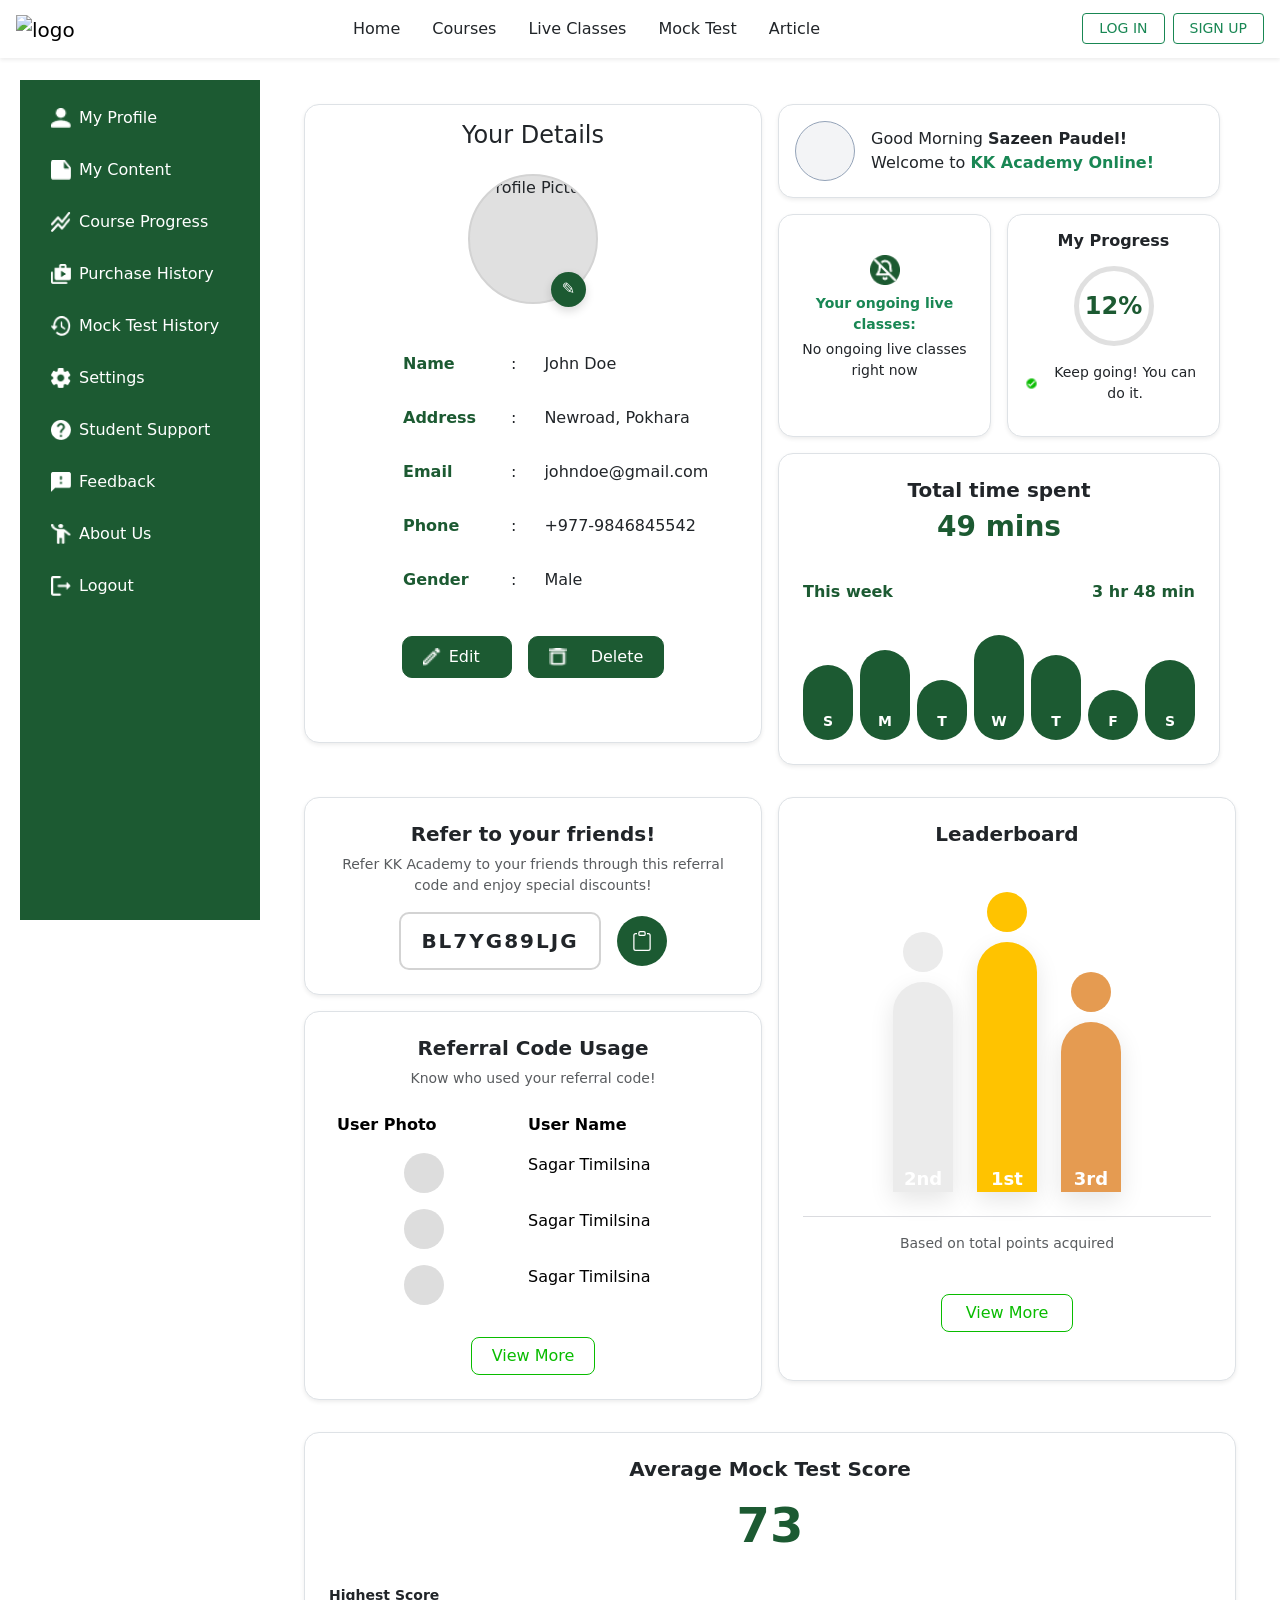
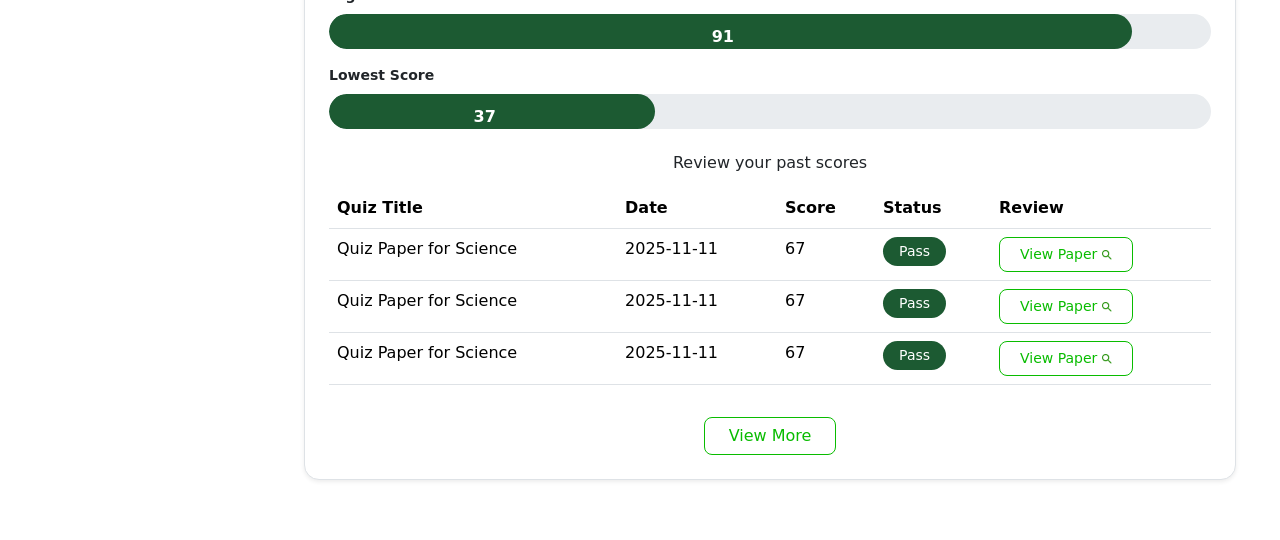
==== commit 9434b94f: "update" ====
--- a/OneDrive/Desktop/KK Academy/profile.html
+++ b/OneDrive/Desktop/KK Academy/profile.html
@@ -93,54 +93,56 @@
     <div class="container-fluid px-4 py-4">
         <div class="row g-3">
             <!-- Left Column - Profile Card -->
-            <div class="col-lg-6" >
-                <div class="card border shadow-sm h-100">
-                    <div class="card-body text-center p-4" >
-                        <h2 class="h4 mb-4">Your Details</h2>
-                        
-                        <div class="profile-pic mb-4">
-                            <img src="profile.jpg" alt="Profile Picture">
-                            <button class="edit-pic">&#9998;</button>
-                        </div>
-
-                        <div class="mx-auto" style="max-width: 400px; text-align: center;">
-                            <div class="details-row mb-3">
-    <span class="detail-label text-start">Name</span>
-    <span class="mx-2">:</span>
-    <span class="detail-value text-start">John Doe</span>
-</div>
-
-<div class="details-row mb-3">
-    <span class="detail-label text-start">Address</span>
-    <span class="mx-2">:</span>
-    <span class="detail-value text-start">Newroad, Pokhara</span>
-</div>
-
-<div class="details-row mb-3">
-    <span class="detail-label text-start">Email</span>
-    <span class="mx-2">:</span>
-    <span class="detail-value text-start">johndoe@gmail.com</span>
-</div>
-
-<div class="details-row mb-3">
-    <span class="detail-label text-start">Phone</span>
-    <span class="mx-2">:</span>
-    <span class="detail-value text-start">+977-9846845542</span>
-</div>
-
-<div class="details-row mb-3">
-    <span class="detail-label text-start">Gender</span>
-    <span class="mx-2">:</span>
-    <span class="detail-value text-start">Male</span>
-</div>
-
-                        </div>
-
-                        <div class="d-flex justify-content-center gap-3 mt-4" >
+           <div class="col-lg-6">
+    <div class="card border shadow-sm w-100 ">
+        <div class="card-body text-center p-6">
+
+            <h2 class="h4 mb-4">Your Details</h2>
+
+            <div class="profile-pic mb-5">
+                <img src="profile.jpg" alt="Profile Picture">
+                <button class="edit-pic">&#9998;</button>
+            </div>
+
+            <div class="details-wrapper mx-auto mb-3" style="max-width: 400px;">
+                
+                <div class="details-row mb-3 d-flex justify-content-center">
+                    <span class="detail-label">Name</span>
+                    <span>:</span>
+                    <span class="detail-value">John Doe</span>
+                </div>
+
+                <div class="details-row mb-3 d-flex justify-content-center">
+                    <span class="detail-label">Address</span>
+                    <span>:</span>
+                    <span class="detail-value">Newroad, Pokhara</span>
+                </div>
+
+                <div class="details-row mb-3 d-flex justify-content-center">
+                    <span class="detail-label">Email</span>
+                    <span>:</span>
+                    <span class="detail-value">johndoe@gmail.com</span>
+                </div>
+
+                <div class="details-row mb-3 d-flex justify-content-center">
+                    <span class="detail-label">Phone</span>
+                    <span>:</span>
+                    <span class="detail-value">+977-9846845542</span>
+                </div>
+
+                <div class="details-row mb-3 d-flex justify-content-center">
+                    <span class="detail-label">Gender</span>
+                    <span>:</span>
+                    <span class="detail-value">Male</span>
+                </div>
+            </div>
+
+
+                        <div class="d-flex justify-content-center gap-3 mt-4 mb-5" >
                             <button class="btn btn-primary-custom d-flex align-items-center gap-2" data-bs-toggle="modal" data-bs-target="#editModal">
                                 <img src="Images/edit.png" alt="edit" style="width: 18px; height: 18px;"> Edit
                             </button>
-                            <button class="btn btn-danger-custom d-flex align-items-center gap-4" data-bs-toggle="modal" data-bs-target="#deleteModal">
+                            <button class="btn btn-danger-custom d-flex align-items-center gap-4 " data-bs-toggle="modal" data-bs-target="#deleteModal">
                                 <img src="Images/delete.png" alt="delete" style="width: 18px; height: 18px;"> Delete
                             </button>
                         </div>
@@ -149,11 +151,11 @@
             </div>
 
             <!-- Right Column - Grid of cards -->
-            <div class="col-lg-6">
-                <div class="row g-3">
+            <div class="col-lg-6 d-flex">
+                <div class="row g-3 w-100 ">
                     <!-- Greeting Card -->
                     <div class="col-12">
-                        <div class="card border shadow-sm">
+                        <div class="card border shadow-sm mb-0">
                             <div class="card-body d-flex align-items-center p-3">
                                 <div class="profile-circle me-3"></div>
                                 <div>
@@ -165,17 +167,17 @@
                     </div>
 
                     <!-- Notification and Progress -->
-                    <div class="col-md-6">
+                    <div class="col-md-6 ">
                         <div class="card border shadow-sm h-100">
-                            <div class="card-body text-center p-3">
-                                <img src="Images/notification.png" alt="notification" class="mb-2" style="width: 30px;">
+                            <div class="card-body text-center p-3 ">
+                                <img src="Images/notification.png" alt="notification" class="mb-2 mt-4" style="width: 30px;">
                                 <p class="mb-1 text-success fw-bold small">Your ongoing live classes:</p>
                                 <p class="mb-0 small">No ongoing live classes right now</p>
                             </div>
                         </div>
                     </div>
 
-                    <div class="col-md-6">
+                    <div class="col-md-6 ">
                         <div class="card border shadow-sm h-100">
                             <div class="card-body text-center p-3">
                                 <h6 class="fw-bold mb-3">My Progress</h6>
@@ -195,13 +197,13 @@
                         <div class="card border shadow-sm">
                             <div class="card-body p-4">
                                 <h5 class="text-center fw-bold mb-1">Total time spent</h5>
-                                <p class="text-center mb-0" style="color: var(--primary-green); font-size: 1.75rem; font-weight: 600;">49 mins</p>
+                                <p class="text-center mb-0" style="color: #1C5A32; font-size: 1.75rem; font-weight: 600;">49 mins</p>
                                 
                                 <hr class="my-3" style="border-top: 2px dashed var(--light-gray);">
                                 
                                 <div class="d-flex justify-content-between align-items-center mb-3">
-                                    <span class="fw-semibold" style="color: var(--primary-green);">This week</span>
-                                    <span class="fw-semibold" style="color: var(--primary-green);">3 hr 48 min</span>
+                                    <span class="fw-semibold" style="color: #1C5A32;">This week</span>
+                                    <span class="fw-semibold" style="color: #1C5A32;">3 hr 48 min</span>
                                 </div>
                                 
                                 <div class="d-flex align-items-end justify-content-between" style="height: 120px;">
@@ -221,7 +223,7 @@
         </div>
 
         <!-- Referral Section -->
-        <div class="row g-3 mt-3">
+        <div class="row g-3 mt-0">
             <div class="col-lg-6">
                 <div class="card border shadow-sm mb-3">
                     <div class="card-body text-center p-4">
@@ -248,7 +250,7 @@
                             <table class="table table-borderless">
                                 <thead>
                                     <tr>
-                                        <th class="fw-semibold">User Photo</th>
+                                        <th class="fw-semibold ">User Photo</th>
                                         <th class="fw-semibold">User Name</th>
                                         <th class="fw-semibold">Date Used</th>
                                     </tr>
@@ -274,27 +276,27 @@
                         </div>
                         
                         <div class="text-center">
-                            <button class="btn btn-outline-custom" style="margin-top:10px;">View More</button>
+                            <button class="btn btn-outline-custom mt-2" >View More</button>
                         </div>
                     </div>
                 </div>
             </div>
 
             <!-- Leaderboard -->
-            <div class="col-lg-6">
-                <div class="card border shadow-sm h-100">
+            <div class=" col-lg-6">
+                <div class="card border shadow-sm ">
                     <div class="card-body text-center p-4">
                         <h5 class="fw-bold mb-5">Leaderboard</h5>
                         
-                        <div class="d-flex justify-content-center align-items-end gap-4 mb-4" style="min-height: 330px;">
-                            <div class="leaderboard-bar bar-2nd">2nd</div>
-                            <div class="leaderboard-bar bar-1st">1st</div>
-                            <div class="leaderboard-bar bar-3rd">3rd</div>
+                        <div class="d-flex justify-content-center align-items-end gap-4 mb-4 mt-5" >
+                            <div class="leaderboard-bar bar-2nd mt-5">2nd</div>
+                            <div class="leaderboard-bar bar-1st mt-5">1st</div>
+                            <div class="leaderboard-bar bar-3rd mt-5">3rd</div>
                         </div>
                         
                         <hr class="my-3" style="border-color: #6b7280;">
                         <p class="text-muted small mb-3">Based on total points acquired</p>
-                        <button class="btn btn-outline-custom px-4">View More</button>
+                        <button class="btn btn-outline-custom px-4 mt-4 mb-4">View More</button>
                     </div>
                 </div>
             </div>
--- a/OneDrive/Desktop/KK Academy/CSS/style.css
+++ b/OneDrive/Desktop/KK Academy/CSS/style.css
@@ -52,6 +52,7 @@
     background: #1C5A32;
     color: white;
     position: fixed;
+    margin-top: 20px;
     top: 60px;
     left: 20px;
     height: calc(100vh - 60px);
@@ -93,8 +94,8 @@
 /* Profile Picture Shared Styling */
 .profile-pic,
 .profile-pic1 {
-    width: 140px;
-    height: 140px;
+    width: 130px;
+    height: 130px;
     margin: 0 auto 20px;
     border-radius: 50%;
     position: relative;
@@ -139,6 +140,11 @@
 }
 
 /* Details */
+
+.details-row{
+    margin-top: 30px;
+   margin-left: 70px;
+}
 .detail-label {
     color: #1C5A32;
     font-weight: 600;
@@ -148,12 +154,14 @@
 .detail-value {
     flex: 1;
     text-align: left;
+    padding-left: 20px;
 }
 .details-row {
     display: flex;
     align-items: center;
     gap: 8px;
 }
+
 
 /* Custom Buttons */
 .btn-primary-custom,
@@ -164,6 +172,7 @@
     min-width: 110px;
     border-radius: 10px;
     padding: 8px 20px;
+    margin-top: 20px;
 }
 .btn-primary-custom:hover,
 .btn-danger-custom:hover {
@@ -225,7 +234,6 @@
     align-items: flex-end;
     justify-content: center;
     font-weight: bold;
-    padding-bottom: 12px;
     color: white;
     font-size: 18px;
 }
@@ -235,8 +243,8 @@
     top: -50px;
     left: 50%;
     transform: translateX(-50%);
-    width: 50px;
-    height: 50px;
+    width: 40px;
+    height: 40px;
     border-radius: 50%;
     background: inherit;
 }
@@ -286,7 +294,6 @@
     background: #ddd;
     border-radius: 50%;
     margin: 0 auto;
-    text-align: left;
 }
 
 .profile-circle {
@@ -454,80 +461,18 @@
     .profile-pic,
     .profile-pic1 {
         width: 120px;
-        height: 120px;
-    }
-    
+        height: 160px;
+    }
+
     .leaderboard-bar {
         width: 55px;
     }
     
-    .bar-1st { height: 220px; }
-    .bar-2nd { height: 180px; }
-    .bar-3rd { height: 150px; }
-}
-
-@media (max-width: 991px) {
-    .main-content {
-        margin-left: 0 !important;
-        padding: 10px;
-        padding-left: 10px;
-    }
-    
-    .container-fluid {
-        padding-left: 56px !important;
-    }
-    
-    .hamburger-menu {
-        display: block;
-        top: 68px;
-        left: 10px;
-        width: 42px;
-        height: 42px;
-    }
-    
-    .sidebar {
-        transform: translateX(-100%);
-        left: 0;
-        width: 240px;
-    }
-    
-    .sidebar.active {
-        transform: translateX(0);
-    }
-    
-    .profile-pic,
-    .profile-pic1 {
-        width: 110px;
-        height: 110px;
-    }
-    
-    .detail-label {
-        min-width: 90px;
-        font-size: 14px;
-    }
-    
-    .leaderboard-bar {
-        width: 50px;
-    }
-    
-    .bar-1st { height: 200px; }
-    .bar-2nd { height: 160px; }
-    .bar-3rd { height: 130px; }
-    
-    .leaderboard-bar::before {
-        width: 40px;
-        height: 40px;
-    }
-    
-    .time-bar {
-        max-width: 40px;
-        font-size: 12px;
-    }
-    
-    .average-score {
-        font-size: 2.5rem;
-    }
-}
+    .bar-1st { height: 265px; }
+    .bar-2nd { height: 225px; }
+    .bar-3rd { height: 195px; }
+}
+
 
 @media (max-width: 767px) {
     .main-content {
@@ -754,12 +699,14 @@
     
     .card-body {
         padding: 1rem !important;
+       
     }
     
     /* Progress */
     .progress-circle {
         width: 65px;
         height: 65px;
+       
     }
     
     .progress-circle span {
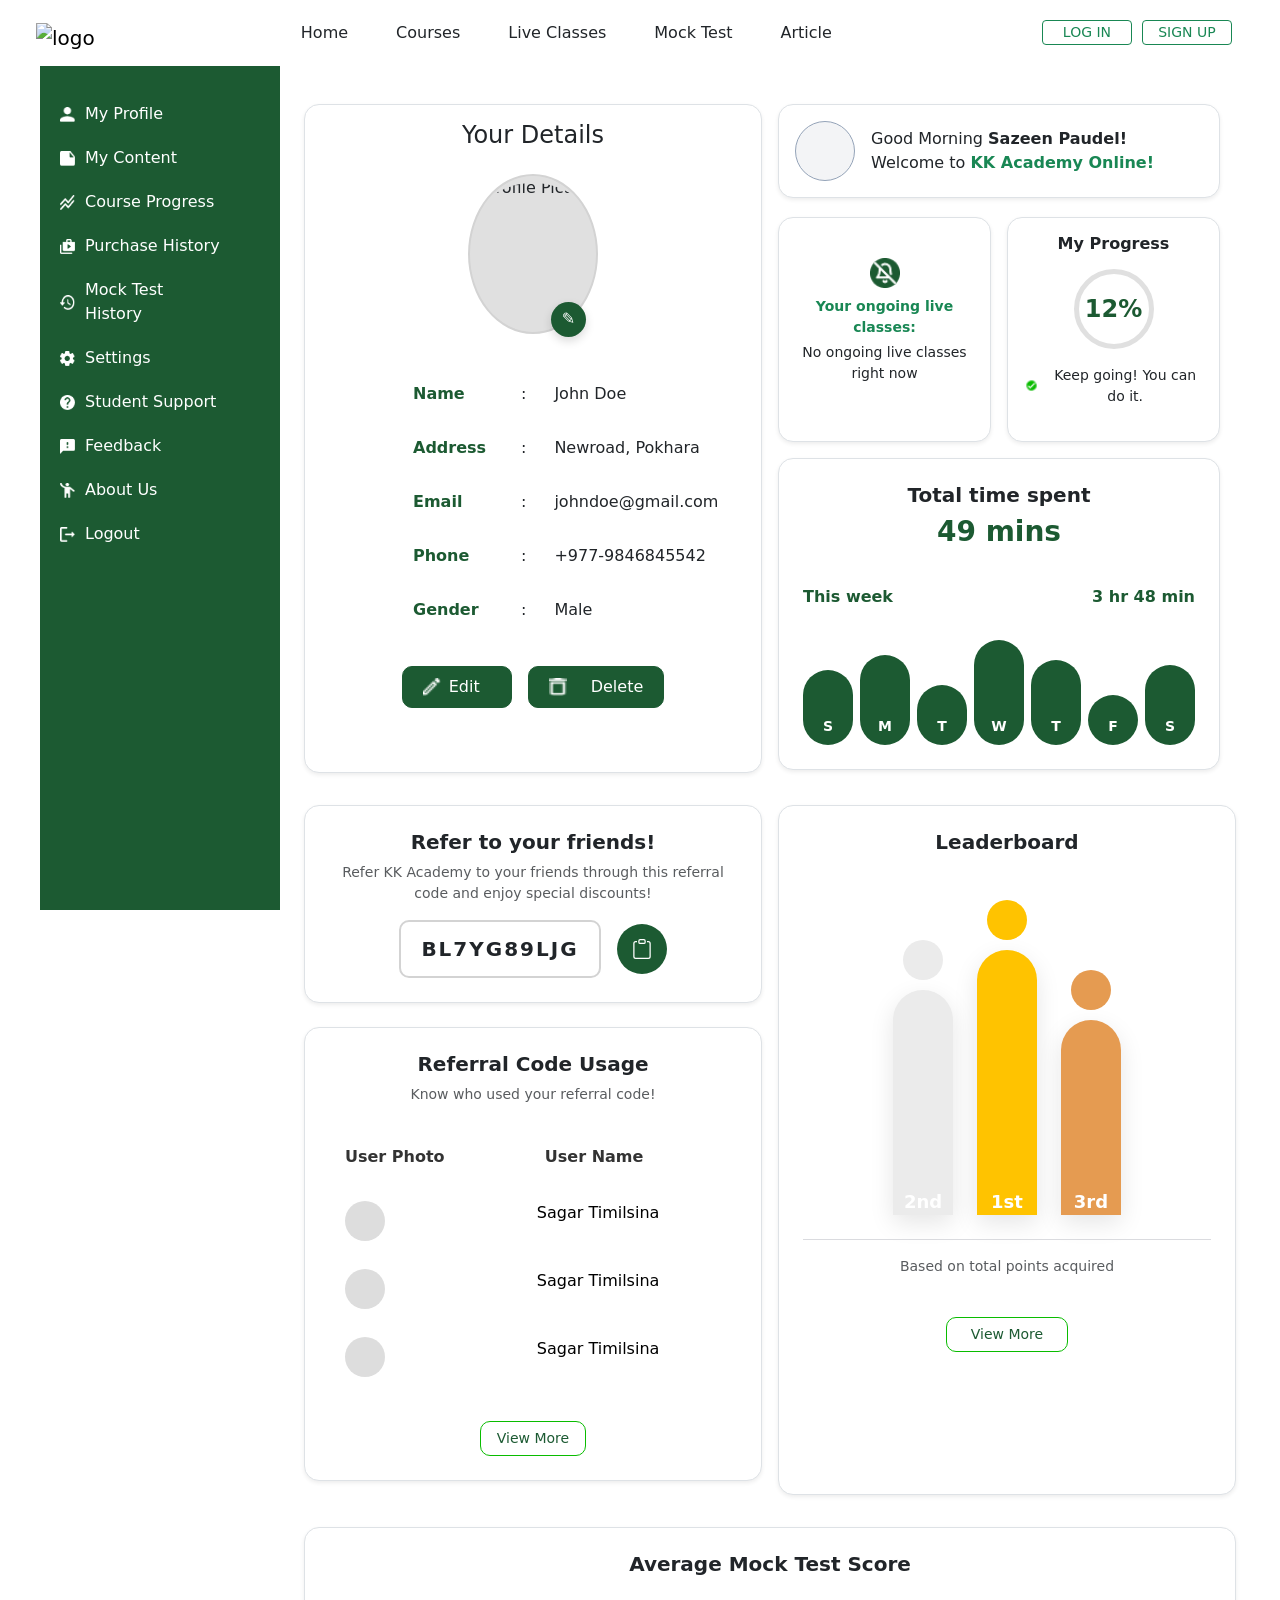
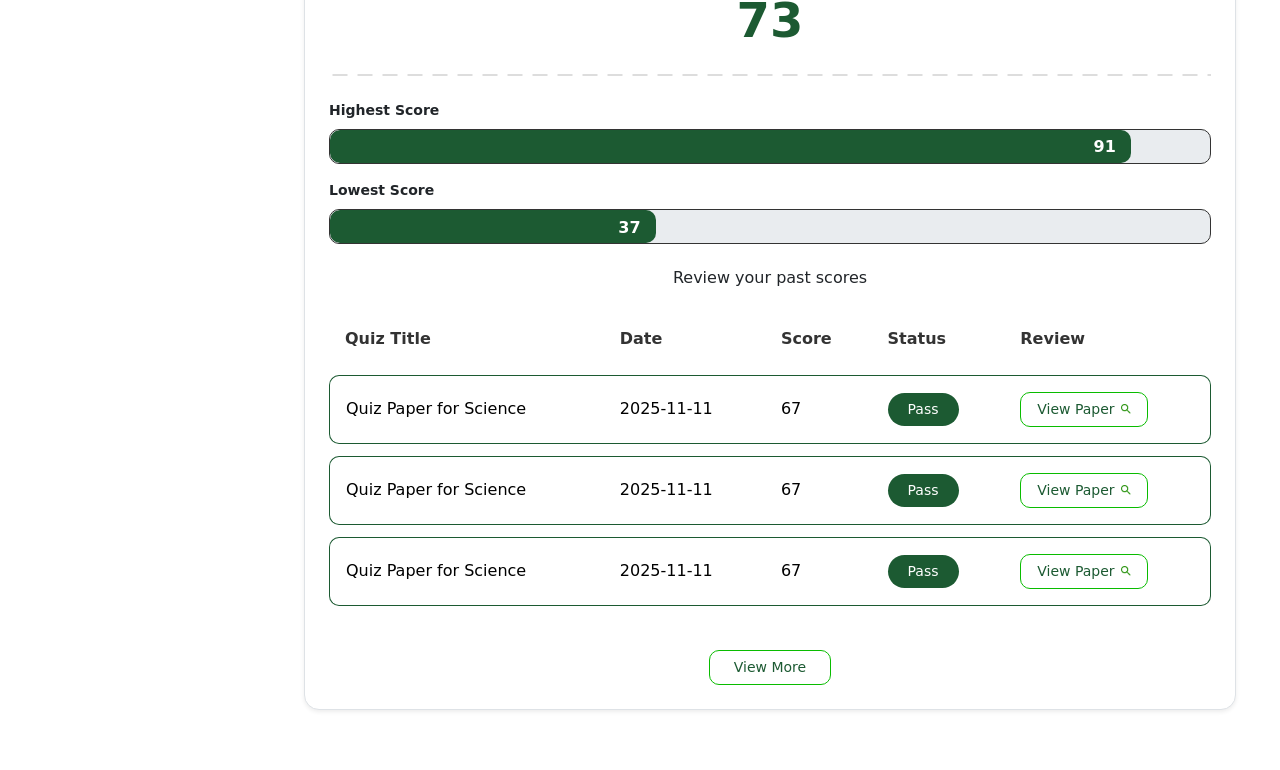
==== commit 8ea86a1f: "update" ====
--- a/OneDrive/Desktop/KK Academy/profile.html
+++ b/OneDrive/Desktop/KK Academy/profile.html
@@ -10,90 +10,115 @@
 </head>
 <body>
 
-<!-- Navbar -->
-<nav class="navbar navbar-expand-lg navbar-light bg-white fixed-top shadow-sm">
-    <div class="container-fluid px-3">
-        <a class="navbar-brand" href="#">
-            <img src="images/logo.png" alt="logo" width="150" height="30">
-        </a>
-        <button class="navbar-toggler" type="button" data-bs-toggle="collapse" data-bs-target="#navbarNav">
-            <span class="navbar-toggler-icon"></span>
-        </button>
-        <div class="collapse navbar-collapse" id="navbarNav">
-            <ul class="navbar-nav mx-auto">
-                <li class="nav-item"><a class="nav-link active text-dark mx-2" href="#home">Home</a></li>
-                <li class="nav-item"><a class="nav-link text-dark mx-2" href="#">Courses</a></li>
-                <li class="nav-item"><a class="nav-link text-dark mx-2" href="#">Live Classes</a></li>
-                <li class="nav-item"><a class="nav-link text-dark mx-2" href="#">Mock Test</a></li>
-                <li class="nav-item"><a class="nav-link text-dark mx-2" href="#">Article</a></li>
+ <header>
+    <nav class="navbar navbar-expand-lg navbar-light bg-white px-3 sticky-top">
+        <div class="container-fluid">
+            <a class="navbar-brand ms-2 mt-2" href="#">
+                <img src="images/logo.png" alt="logo" width="150px" height="30px">
+            </a>
+
+            <button class="navbar-toggler" type="button" data-bs-toggle="collapse" data-bs-target="#navbarNav">
+                <span class="navbar-toggler-icon"></span>
+            </button>
+
+            <div class="collapse navbar-collapse justify-content-between" id="navbarNav">
+                <ul class="navbar-nav mx-auto">
+                    <li class="nav-item"><a class="nav-link active mx-3 text-dark" href="#home">Home</a></li>
+                    <li class="nav-item"><a class="nav-link mx-3 text-dark" href="#">Courses</a></li>
+                    <li class="nav-item"><a class="nav-link mx-3 text-dark" href="#">Live Classes</a></li>
+                    <li class="nav-item"><a class="nav-link mx-3 text-dark" href="#">Mock Test</a></li>
+                    <li class="nav-item"><a class="nav-link mx-3 text-dark" href="#">Article</a></li>
+                </ul>
+
+                <div class="nav-buttons">
+                    <button class="btn btn-outline-success nav-btn btn-sm" type="submit">LOG IN</button>
+                    <button class="btn btn-outline-success nav-btn btn-sm" type="submit">SIGN UP</button>
+                </div>
+            </div>
+        </div>
+    </nav>
+</header>
+
+<button class="hamburger-menu" id="hamburgerBtn">☰</button>
+
+
+<div class="sidebar-overlay" id="sidebarOverlay"></div>
+
+<section>
+    <div class="sidebar sidebar-light " id="sidebar">
+        <div class="side flex-column">
+            <ul>
+                <li class="side-item">
+                    <a class="side-link" href="#my profile"> 
+                        <img src="Images/profile.png" alt="profile" class="icon">
+                        <span class="menu-text">My Profile</span>
+                    </a>
+                </li>
+                <li class="side-item">
+                    <a class="side-link" href="content.html">
+                        <img src="Images/My content.png" alt="My content" class="icon">
+                        <span class="menu-text">My Content</span>
+                    </a>
+                </li>
+                <li class="side-item">
+                    <a class="side-link" href="Course.html">
+                        <img src="Images/course progress.png" alt="course progress" class="icon">
+                        <span class="menu-text">Course Progress</span>
+                    </a>
+                </li>
+                <li class="side-item">
+                    <a class="side-link" href="Purchase.html">
+                        <img src="Images/Purchase history.png" alt="purchase history" class="icon">
+                        <span class="menu-text">Purchase History</span>
+                    </a>
+                </li>
+                <li class="side-item">
+                    <a class="side-link" href="">
+                        <img src="Images/mock test history.png" alt="mock test history" class="icon">
+                        <span class="menu-text">Mock Test History</span>
+                    </a>
+                </li>
+                <li class="side-item">
+                    <a class="side-link" href="">
+                        <img src="Images/setting.png" alt="setting" class="icon">
+                        <span class="menu-text">Settings</span>
+                    </a>
+                </li>
+                <li class="side-item">
+                    <a class="side-link" href="">
+                        <img src="Images/student support.png" alt="student support" class="icon">
+                        <span class="menu-text">Student Support</span>
+                    </a>
+                </li>
+                <li class="side-item">
+                    <a class="side-link" href="">
+                        <img src="Images/feedback.png" alt="feedback" class="icon">
+                        <span class="menu-text">Feedback</span>
+                    </a>
+                </li>
+                <li class="side-item">
+                    <a class="side-link" href="">
+                        <img src="Images/aboutus.png" alt="about us" class="icon">
+                        <span class="menu-text">About Us</span>
+                    </a>
+                </li>
+                <li class="side-item">
+                    <a class="side-link" href="">
+                        <img src="Images/logout.png" alt="log out" class="icon">
+                        <span class="menu-text">Logout</span>
+                    </a>
+                </li>
             </ul>
-            <div class="d-flex gap-2">
-                <button class="btn btn-outline-success btn-sm px-3">LOG IN</button>
-                <button class="btn btn-outline-success btn-sm px-3">SIGN UP</button>
-            </div>
-        </div>
-    </div>
-</nav>
-
-<button class="hamburger-menu" id="hamburgerBtn">☰</button>
-
-
-<div class="sidebar-overlay" id="sidebarOverlay"></div>
-
-
-
-<!-- Sidebar -->
-<aside class="sidebar" id="sidebar">
-    <nav class="nav flex-column p-3">
-        <a class="nav-link d-flex align-items-center mb-2" href="#my-profile">
-            <img src="Images/profile.png" alt="profile" class="icon me-2">
-            <span>My Profile</span>
-        </a>
-        <a class="nav-link d-flex align-items-center mb-2" href="content.html">
-            <img src="Images/My content.png" alt="My content" class="icon me-2">
-            <span>My Content</span>
-        </a>
-        <a class="nav-link d-flex align-items-center mb-2" href="Course.html">
-            <img src="Images/course progress.png" alt="course progress" class="icon me-2">
-            <span>Course Progress</span>
-        </a>
-        <a class="nav-link d-flex align-items-center mb-2" href="Purchase.html">
-            <img src="Images/Purchase history.png" alt="purchase history" class="icon me-2">
-            <span>Purchase History</span>
-        </a>
-        <a class="nav-link d-flex align-items-center mb-2" href="#">
-            <img src="Images/mock test history.png" alt="mock test history" class="icon me-2">
-            <span>Mock Test History</span>
-        </a>
-        <a class="nav-link d-flex align-items-center mb-2" href="#">
-            <img src="Images/setting.png" alt="setting" class="icon me-2">
-            <span>Settings</span>
-        </a>
-        <a class="nav-link d-flex align-items-center mb-2" href="#">
-            <img src="Images/student support.png" alt="student support" class="icon me-2">
-            <span>Student Support</span>
-        </a>
-        <a class="nav-link d-flex align-items-center mb-2" href="#">
-            <img src="Images/feedback.png" alt="feedback" class="icon me-2">
-            <span>Feedback</span>
-        </a>
-        <a class="nav-link d-flex align-items-center mb-2" href="#">
-            <img src="Images/aboutus.png" alt="about us" class="icon me-2">
-            <span>About Us</span>
-        </a>
-        <a class="nav-link d-flex align-items-center mb-2" href="#">
-            <img src="Images/logout.png" alt="log out" class="icon me-2">
-            <span>Logout</span>
-        </a>
-    </nav>
-</aside>
+        </div>
+    </div> 
+</section>  
 
 <!-- Main Content -->
 <main class="main-content">
     <div class="container-fluid px-4 py-4">
         <div class="row g-3">
             <!-- Left Column - Profile Card -->
-           <div class="col-lg-6">
+           <div class="profile-card col-lg-6 d-flex">
     <div class="card border shadow-sm w-100 ">
         <div class="card-body text-center p-6">
 
@@ -106,41 +131,39 @@
 
             <div class="details-wrapper mx-auto mb-3" style="max-width: 400px;">
                 
-                <div class="details-row mb-3 d-flex justify-content-center">
-                    <span class="detail-label">Name</span>
+                <div class="details-row mb-3 d-flex align-items-center mx-auto">
+                    <span class="detail-label ">Name</span>
                     <span>:</span>
-                    <span class="detail-value">John Doe</span>
-                </div>
-
-                <div class="details-row mb-3 d-flex justify-content-center">
+                    <span class="detail-value ">John Doe</span>
+                </div>
+
+                <div class="details-row mb-3 d-flex justify-content-between mx-auto">
                     <span class="detail-label">Address</span>
                     <span>:</span>
                     <span class="detail-value">Newroad, Pokhara</span>
                 </div>
 
-                <div class="details-row mb-3 d-flex justify-content-center">
+                <div class="details-row mb-3 d-flex justify-content-between mx-auto">
                     <span class="detail-label">Email</span>
                     <span>:</span>
                     <span class="detail-value">johndoe@gmail.com</span>
                 </div>
 
-                <div class="details-row mb-3 d-flex justify-content-center">
+                <div class="details-row mb-3 d-flex justify-content-between mx-auto">
                     <span class="detail-label">Phone</span>
                     <span>:</span>
                     <span class="detail-value">+977-9846845542</span>
                 </div>
 
-                <div class="details-row mb-3 d-flex justify-content-center">
+                <div class="details-row mb-3 d-flex justify-content-between mx-auto">
                     <span class="detail-label">Gender</span>
                     <span>:</span>
                     <span class="detail-value">Male</span>
                 </div>
             </div>
-
-
-                        <div class="d-flex justify-content-center gap-3 mt-4 mb-5" >
-                            <button class="btn btn-primary-custom d-flex align-items-center gap-2" data-bs-toggle="modal" data-bs-target="#editModal">
-                                <img src="Images/edit.png" alt="edit" style="width: 18px; height: 18px;"> Edit
+                <div class="d-flex justify-content-center gap-3 mt-4 mb-5" >
+                    <button class="btn btn-primary-custom d-flex align-items-center gap-2" data-bs-toggle="modal" data-bs-target="#editModal">
+                        <img src="Images/edit.png" alt="edit" style="width: 18px; height: 18px;"> Edit
                             </button>
                             <button class="btn btn-danger-custom d-flex align-items-center gap-4 " data-bs-toggle="modal" data-bs-target="#deleteModal">
                                 <img src="Images/delete.png" alt="delete" style="width: 18px; height: 18px;"> Delete
@@ -225,8 +248,8 @@
         <!-- Referral Section -->
         <div class="row g-3 mt-0">
             <div class="col-lg-6">
-                <div class="card border shadow-sm mb-3">
-                    <div class="card-body text-center p-4">
+                <div class="card border shadow-sm mb-4">
+                    <div class=" card-body text-center p-4">
                         <h5 class="fw-bold mb-2">Refer to your friends!</h5>
                         <p class="text-muted small mb-3">Refer KK Academy to your friends through this referral code and enjoy special discounts!</p>
                         <div class="d-flex justify-content-center align-items-center gap-3">
@@ -284,7 +307,7 @@
 
             <!-- Leaderboard -->
             <div class=" col-lg-6">
-                <div class="card border shadow-sm ">
+                <div class="card border shadow-sm"style="height:690px;">
                     <div class="card-body text-center p-4">
                         <h5 class="fw-bold mb-5">Leaderboard</h5>
                         
@@ -296,7 +319,7 @@
                         
                         <hr class="my-3" style="border-color: #6b7280;">
                         <p class="text-muted small mb-3">Based on total points acquired</p>
-                        <button class="btn btn-outline-custom px-4 mt-4 mb-4">View More</button>
+                        <button class="btn btn-outline-custom px-4 mt-4 mb-5">View More</button>
                     </div>
                 </div>
             </div>
@@ -313,17 +336,16 @@
                         </div>
 
                         <div class="mb-4">
-                            <p class="fw-semibold mb-2 small">Highest Score</p>
-                            <div class="score-progress mb-3">
-                                <div class="progress-bar" style="width: 91%;">91</div>
-                            </div>
-
-                            <p class="fw-semibold mb-2 small">Lowest Score</p>
-                            <div class="score-progress">
-                                <div class="progress-bar" style="width: 37%;">37</div>
-                            </div>
-                        </div>
-
+    <p class="fw-semibold mb-2 small">Highest Score</p>
+    <div class="score-progress mb-3">
+        <div class="progress-bar" style="width: 91%;">91</div>
+    </div>
+
+    <p class="fw-semibold mb-2 small">Lowest Score</p>
+    <div class="score-progress">
+        <div class="progress-bar1" style="width: 37%;">37</div>
+    </div>
+</div>
                         <h6 class="text-center mb-3">Review your past scores</h6>
 
                         <div class="table-responsive">
@@ -338,7 +360,7 @@
                                     </tr>
                                 </thead>
                                 <tbody>
-                                    <tr>
+                                    <tr class="table-column">
                                         <td>Quiz Paper for Science</td>
                                         <td>2025-11-11</td>
                                         <td>67</td>
@@ -349,7 +371,7 @@
                                             </a>
                                         </td>
                                     </tr>
-                                    <tr>
+                                    <tr class="table-column">
                                         <td>Quiz Paper for Science</td>
                                         <td>2025-11-11</td>
                                         <td>67</td>
@@ -360,7 +382,7 @@
                                             </a>
                                         </td>
                                     </tr>
-                                    <tr>
+                                    <tr class="table-column">
                                         <td>Quiz Paper for Science</td>
                                         <td>2025-11-11</td>
                                         <td>67</td>
--- a/OneDrive/Desktop/KK Academy/CSS/style.css
+++ b/OneDrive/Desktop/KK Academy/CSS/style.css
@@ -10,72 +10,118 @@
     overflow-x: hidden;
 }
 
-/* Navbar */
-.navbar { 
-    box-shadow: 0 2px 4px rgba(0,0,0,0.1);
-}
-
-/* Hamburger Menu */
+.navbar {
+    position: fixed !important;
+    width: 100%;
+    z-index: 1500;
+    top: 0;
+    left: 0;
+}
+
+.nav-buttons {
+    display: flex;
+    gap: 10px;
+    padding: 0 20px;
+    border-radius: 15px;
+}
+
+.nav-btn {
+    display: flex;
+    justify-content: center;
+    align-items: center;
+    height: 25px;
+    width: 90px;
+    padding: 0 15px;
+    text-align: center;
+}
+
 .hamburger-menu {
     display: none;
-    position: fixed;
-    top: 70px;
-    left: 10px;
-    z-index: 1600;
     background: #DC3545;
     border: none;
     color: white;
     font-size: 24px;
-    width: 45px;
-    height: 45px;
+    width: 25px;
+    height: 25px;
     border-radius: 8px;
     cursor: pointer;
+    position: fixed;
+    top: 75px;
+    left: 15px;
+    z-index: 1600;
+    align-items: center;
+    justify-content: center;
     box-shadow: 0 4px 12px rgba(0,0,0,0.15);
-    transition: left 0.3s ease;
-}
-.hamburger-menu.active { 
-    left: 250px; 
-}
-
-/* Sidebar Overlay */
+    transition: all 0.3s ease;
+}
+
+.hamburger-menu.active {
+    left: 255px;
+}
+
 .sidebar-overlay {
     display: none;
     position: fixed;
-    inset: 0;
+    top: 0;
+    left: 0;
+    width: 100%;
+    height: 100%;
     background: rgba(0,0,0,0.5);
     z-index: 1399;
 }
-.sidebar-overlay.active { display: block; }
-
-/* Sidebar */
+
+.sidebar-overlay.active {
+    display: block;
+}
+
 .sidebar {
-    background: #1C5A32;
+    background-color: #1C5A32;
+    height: calc(100vh - 50px);
+    width: 240px;
     color: white;
+    top: 60px;
+    left: 40px;
+    padding-top: 2rem;
     position: fixed;
-    margin-top: 20px;
-    top: 60px;
-    left: 20px;
-    height: calc(100vh - 60px);
-    width: 240px;
+    margin-top: 0;
+    margin-left: 0;
     z-index: 1400;
     transition: transform 0.3s ease;
     overflow-y: auto;
-}
-.sidebar .nav-link {
+    overflow-x: hidden;
+}
+
+.side {
+    height: auto;
+    width: 200px;
+}
+
+.side ul {
+    list-style: none;
+    padding: 0;
+    margin: 0;
+}
+
+.side a {
     color: white;
+    display: flex;
+    padding: 10px 20px;
+    text-decoration: none;
+    align-items: center;
     border-radius: 5px;
-    transition: background 0.3s;
-    padding: 10px 15px;
-}
-.sidebar .nav-link:hover {
-    background: #DC3545;
-}
-.sidebar .icon {
-    width: 20px;
-    height: 20px;
-    flex-shrink: 0;
-}
-
+    transition: all 0.3s ease;
+}
+
+.side a:hover {
+    background-color: #DC3545;
+    color: #ffffff;
+}
+
+.side .icon {
+    width: 15px;
+    height: 15px;
+    margin-right: 10px;
+}
 /* All Cards Rounded */
 .card {
     border-radius: 15px !important;
@@ -143,7 +189,7 @@
 
 .details-row{
     margin-top: 30px;
-   margin-left: 70px;
+   margin-left: 80px !important;
 }
 .detail-label {
     color: #1C5A32;
@@ -293,7 +339,7 @@
     height: 40px;
     background: #ddd;
     border-radius: 50%;
-    margin: 0 auto;
+    
 }
 
 .profile-circle {
@@ -304,29 +350,45 @@
     border: 1px solid #94a3b8;
 }
 
+.table td:first-child {
+    text-align: left;
+    padding-left: 16px;
+}
+
 .average-score {
-    font-size: 3rem;
+    font-size: 48px;
     font-weight: bold;
     color: #1C5A32;
+    padding-bottom: 20px;
+    margin-bottom: 20px;
+    background-image: linear-gradient(to right, #ddd 0%, #ddd 60%, transparent 60%, transparent 100%);
+    background-position: bottom;
+    background-size: 25px 2px;
+    background-repeat: repeat-x;
 }
 
 .score-progress {
     height: 35px;
     background: #e9ecef;
-    border-radius: 20px;
+    border-radius: 10px;
+    border: 1px solid #333;
     position: relative;
     overflow: hidden;
-}
-.score-progress .progress-bar {
+    width: 100%;
+}
+
+.score-progress .progress-bar,
+.score-progress .progress-bar1 {
     background: #1C5A32;
-    border-radius: 20px;
-    display: flex;
-    align-items: center;
-    justify-content: flex-end;
-    padding-right: 15px;
+    border-radius: 10px;
+    height: 100%;
     color: white;
     font-weight: 600;
-    height: 100%;
+    position: relative;
+    text-align: right;
+    line-height: 35px;
+    padding-right: 15px;
+    box-sizing: border-box;
 }
 
 
@@ -336,7 +398,74 @@
 }
 
 .table {
+    border-collapse: separate;
+    border-spacing: 0 12px; /* Adds vertical spacing between rows */
     min-width: 600px;
+}
+
+.table thead tr {
+    border: none;
+}
+
+.table thead th {
+    border: none;
+    padding: 12px 16px;
+    font-weight: 600;
+    color: #333;
+}
+
+.table tbody tr {
+    background-color: #fff;
+}
+
+.table-column td {
+    padding: 16px;
+    vertical-align: middle;
+    border-top: 1px solid #1C5A32;
+    border-bottom: 1px solid #1C5A32;
+}
+
+.table-column td:first-child {
+    border-left: 1px solid #1C5A32;
+    border-top-left-radius: 10px;
+    border-bottom-left-radius: 10px;
+}
+
+.table-column td:last-child {
+    border-right: 1px solid #1C5A32;
+    border-top-right-radius: 10px;
+    border-bottom-right-radius: 10px;
+}
+
+.status-badge {
+    display: inline-block;
+    padding: 6px 20px;
+    background-color: #1C5A32;
+    color: white;
+    border-radius: 20px;
+    font-size: 14px;
+    font-weight: 500;
+}
+
+.btn-outline-custom {
+    padding: 6px 16px;
+    border: 1px solid #09BC00;
+    color: #1C5A32;
+    border-radius: 10px;
+    font-size: 14px;
+    display: inline-flex;
+    align-items: center;
+    gap: 6px;
+}
+
+.btn-outline-custom:hover {
+    background-color: #09BC00;
+    color: white;
+}
+
+.btn-outline-custom img {
+    height: 10px;
+    width: auto;
 }
 
 @media (min-width: 2560px) {
@@ -355,6 +484,10 @@
         padding-left: 3rem;
         padding-right: 3rem;
     }
+
+    .bar-1st { height: 245px; }
+    .bar-2nd { height: 205px; }
+    .bar-3rd { height: 175px; }
 }
 
 @media (min-width: 1920px) and (max-width: 2559px) {
@@ -375,6 +508,10 @@
     .leaderboard-bar {
         width: 80px;
     }
+
+     .bar-1st { height: 245px; }
+    .bar-2nd { height: 205px; }
+    .bar-3rd { height: 175px; }
     
     .time-bar {
         max-width: 60px;
@@ -390,11 +527,15 @@
     .sidebar {
         width: 260px;
     }
-    
+ 
     .container-fluid {
         padding-left: 2rem;
         padding-right: 2rem;
     }
+
+     .bar-1st { height: 245px; }
+    .bar-2nd { height: 205px; }
+    .bar-3rd { height: 175px; }
 }
 
 @media (min-width: 1400px) and (max-width: 1599px) {
@@ -409,6 +550,10 @@
     .leaderboard-bar {
         width: 65px;
     }
+
+     .bar-1st { height: 265px; }
+    .bar-2nd { height: 225px; }
+    .bar-3rd { height: 195px; }
 }
 
 @media (min-width: 1200px) and (max-width: 1399px) {
@@ -419,14 +564,19 @@
     .sidebar {
         width: 240px;
     }
+
+    .profile-pic,
+    .profile-pic1 {
+        height: 160px;
+    }
     
     .leaderboard-bar {
         width: 60px;
     }
     
-    .bar-1st { height: 250px; }
-    .bar-2nd { height: 210px; }
-    .bar-3rd { height: 170px; }
+    .bar-1st { height: 265px; }
+    .bar-2nd { height: 225px; }
+    .bar-3rd { height: 195px; }
 }
 
 @media (max-width: 1199px) {
@@ -454,15 +604,53 @@
     .sidebar.active {
         transform: translateX(0);
     }
-}
-
-@media (min-width: 992px) and (max-width: 1199px) {
-    
+
     .profile-pic,
     .profile-pic1 {
         width: 120px;
         height: 160px;
     }
+    .leaderboard-bar {
+        width: 55px;
+    }
+    
+    .bar-1st { height: 250px; }
+    .bar-2nd { height: 210px; }
+    .bar-3rd { height: 180px; }
+}
+
+
+
+@media (min-width: 992px) and (max-width: 1199px) {
+    .main-content {
+        margin-left: 0 !important;
+        padding: 15px;
+        padding-left: 15px;
+    }
+    
+    .container-fluid {
+        padding-left: 60px !important;
+    }
+    
+    .hamburger-menu {
+        display: block !important;
+        top: 70px;
+    }
+    
+    .sidebar {
+        transform: translateX(-100%);
+        left: 0;
+        width: 240px;
+    }
+    
+    .sidebar.active {
+        transform: translateX(0);
+    }
+    .profile-pic,
+    .profile-pic1 {
+        width: 120px;
+        height: 160px;
+    }
 
     .leaderboard-bar {
         width: 55px;
@@ -471,8 +659,18 @@
     .bar-1st { height: 265px; }
     .bar-2nd { height: 225px; }
     .bar-3rd { height: 195px; }
-}
-
+
+     .score-progress {
+        height: 32px;
+    }
+    
+    .score-progress .progress-bar,
+    .score-progress .progress-bar1 {
+        padding-right: 12px;
+        font-size: 14px;
+    }
+
+}
 
 @media (max-width: 767px) {
     .main-content {
@@ -484,13 +682,16 @@
     .container-fluid {
         padding-left: 50px !important;
     }
+     body {
+        padding-top: 55px;
+    }
     
     
     .hamburger-menu {
         font-size: 18px;
-        width: 25px;
-        height: 25px;
-        top: 65px;
+        width: 25px ;
+        height: 25px ;
+        top: 75px;
         left: 5px;
     }
     
@@ -515,11 +716,11 @@
      #hamburgerBtn.hide {
     display: none !important;
   }
-    
+
     .profile-pic,
     .profile-pic1 {
-        width: 100px;
-        height: 100px;
+        width: 90px;
+        height: 90px;
     }
     
     .edit-pic,
@@ -528,15 +729,66 @@
         height: 30px;
         font-size: 14px;
     }
+
+    .modal-body .row {
+        flex-wrap: nowrap !important;
+    }
+
+    .modal-body .row > span.col-sm-3,
+    .modal-body .row > span.col-form-label {
+        width: 80px !important;
+        flex: 0 0 80px !important;
+        font-size: 12px;
+    }
+
+    .modal-body .row > span.col-sm-1 {
+        width: 12px !important;
+        flex: 0 0 12px !important;
+        text-align: center;
+    }
+
+    .modal-body .row > div.col-sm-8 {
+        flex: 1;
+        min-width: 0;
+    }
+
+    .modal-body input {
+        height: 32px;
+        font-size: 13px;
+    }
+    
+    /* Fix for details rows on small screens */
+    .details-wrapper {
+        max-width: 100% !important;
+        padding: 0 10px;
+    }
+    
+    .details-row {
+        flex-wrap: nowrap !important;
+        font-size: 13px;
+        gap: 8px;
+        justify-content: flex-start !important;
+    }
     
     .detail-label {
-        min-width: 80px;
+        min-width: 70px !important;
+        max-width: 70px;
         font-size: 13px;
-    }
-    
-    .details-row {
-        flex-wrap: nowrap;
-        font-size: 14px;
+        flex-shrink: 0;
+        text-align: left;
+    }
+    
+    .details-row > span:nth-child(2) {
+        flex-shrink: 0;
+        width: 12px;
+        text-align: center;
+    }
+    
+    .detail-value {
+        flex: 1;
+        min-width: 0;
+        text-align: left;
+        word-break: break-word;
     }
     
     .btn-primary-custom,
@@ -562,7 +814,7 @@
     }
     
     .time-bar {
-        max-width: 35px;
+        max-width: 45px;
         font-size: 11px;
     }
     
@@ -593,26 +845,15 @@
     }
     
     .container-fluid {
-        padding-left: 48px !important;
-    }
-    
-    /* Navbar */
-    .navbar-brand img {
-        width: 110px;
-        height: 22px;
-    }
-    
-    .d-flex.gap-2 button {
-        font-size: 11px;
-        padding: 4px 10px !important;
-    }
-    
-   
+        padding-left: 50px !important;
+    }
+    
+    
     .hamburger-menu {
         font-size: 18px;
-        width: 25px;
-        height: 25px;
-        top: 65px;
+        width: 25px ;
+        height: 25px ;
+        top: 75px;
         left: 5px;
     }
     
@@ -620,8 +861,6 @@
         transform: translateX(-100%);
         left: 0;
         width: 220px;
-        top: 55px;
-        height: calc(100vh - 55px);
     }
     
     .sidebar.active {
@@ -631,7 +870,7 @@
     .hamburger-menu.active {
         left: 225px;
     }
-
+    
       #hamburgerBtn {
     display: flex;
   }
@@ -639,12 +878,14 @@
      #hamburgerBtn.hide {
     display: none !important;
   }
+    
+
 
     /* Profile */
     .profile-pic,
     .profile-pic1 {
-        width: 90px;
-        height: 90px;
+        width: 80px !important;
+        height: 80px !important;
     }
     
     .edit-pic,
@@ -655,6 +896,35 @@
         right: 5px;
         bottom: -3px;
     }
+
+   .modal-body .row {
+    flex-wrap: nowrap !important;
+  }
+  
+  .modal-body .row > span.col-sm-3,
+  .modal-body .row > span.col-form-label {
+    width: 80px !important;
+    flex: 0 0 80px !important;
+    font-size: 12px;
+  }
+
+  /* Colon column */
+  .modal-body .row > span.col-sm-1 {
+    width: 12px !important;
+    flex: 0 0 12px !important;
+    text-align: center;
+  }
+
+  .modal-body .row > div.col-sm-8 {
+    flex: 1;
+    min-width: 0;
+  }
+
+  /* Input height smaller */
+  .modal-body input {
+    height: 32px;
+    font-size: 13px;
+  }
     
     /* Details Layout */
     .details-row {
@@ -675,9 +945,6 @@
         padding-left: 0;
     }
     
-    .details-row .mx-2 {
-        display: none;
-    }
     
     /* Buttons */
     .btn-primary-custom,
@@ -806,10 +1073,153 @@
 
 
 @media (max-width: 399px) {
-    .profile-pic,
+     .navbar-brand img {
+        width: 95px;
+        height: 20px;
+    }
+
+    .nav-btn {
+        width: 55px;
+        height: 20px;
+        font-size: 10px;
+        padding: 0 6px;
+    }
+
+    .hamburger-menu {
+        font-size: 16px;
+        width: 20px;
+        height: 20px;
+        top: 73px;
+        left: 5px;
+    }
+
+    .hamburger-menu.active {
+        left: 230px;
+    }
+
+       #hamburgerBtn {
+    display: flex;
+  }
+
+     #hamburgerBtn.hide {
+    display: none !important;
+  }
+
+  .profile-card{
+    padding-right: 20px;
+  }
+   
+     .profile-pic,
     .profile-pic1 {
         width: 80px;
         height: 80px;
+    }
+
+    /* Details row horizontal layout */
+    .details-row {
+        display: flex !important;
+        flex-direction: row !important;
+        align-items: center !important;
+        justify-content: flex-start;
+        gap: 5px;
+        flex-wrap: nowrap;  
+        margin-left: 0 !important; 
+    }
+
+    /* Label styling */
+    .detail-label {
+        font-size: 12px;
+        font-weight: 600;
+        min-width: 60px; 
+        text-align: left;
+        flex-shrink: 0;
+    }
+
+    /* Colon styling */
+    .details-row span:nth-child(2) {
+        width: 10px; 
+        text-align: center;
+        flex-shrink: 0;
+    }
+
+    /* Value styling */
+    .detail-value {
+        font-size: 12px;
+        white-space: nowrap;         
+        overflow: hidden;            
+        text-overflow: ellipsis;     
+        flex: 1;                     
+        text-align: left;          
+    }
+
+    /* Edit icon smaller */
+    .edit-pic,
+    .edit-pic1 {
+        width: 28px;
+        height: 28px;
+        font-size: 12px;
+        right: 5px;
+        bottom: -3px;
+    }
+
+    .details-wrapper {
+        max-width: 100%;
+        padding: 0 10px;
+    }
+
+   .modal-body .row {
+    flex-wrap: nowrap !important;
+  }
+
+  
+  .modal-body .row > span.col-sm-3,
+  .modal-body .row > span.col-form-label {
+    width: 80px !important;
+    flex: 0 0 80px !important;
+    font-size: 12px;
+  }
+
+  /* Colon column */
+  .modal-body .row > span.col-sm-1 {
+    width: 12px !important;
+    flex: 0 0 12px !important;
+    text-align: center;
+  }
+
+  /* Input container column */
+  .modal-body .row > div.col-sm-8 {
+    flex: 1;
+    min-width: 0;
+  }
+
+  /* Input height smaller */
+  .modal-body input {
+    height: 32px;
+    font-size: 13px;
+  }
+    
+    /* Details Layout */
+    .details-row {
+        flex-direction: column;
+        align-items: flex-start !important;
+        text-align: left !important;
+        gap: 2px;
+    }
+    
+    .detail-label {
+        min-width: auto;
+        font-size: 12px;
+        font-weight: 600;
+      
+    }
+    
+    .detail-value {
+        font-size: 13px;
+        padding-left: 0;
+    }
+    
+    .details-row .mx-2 {
+        display: none;
     }
     
     .leaderboard-bar {
